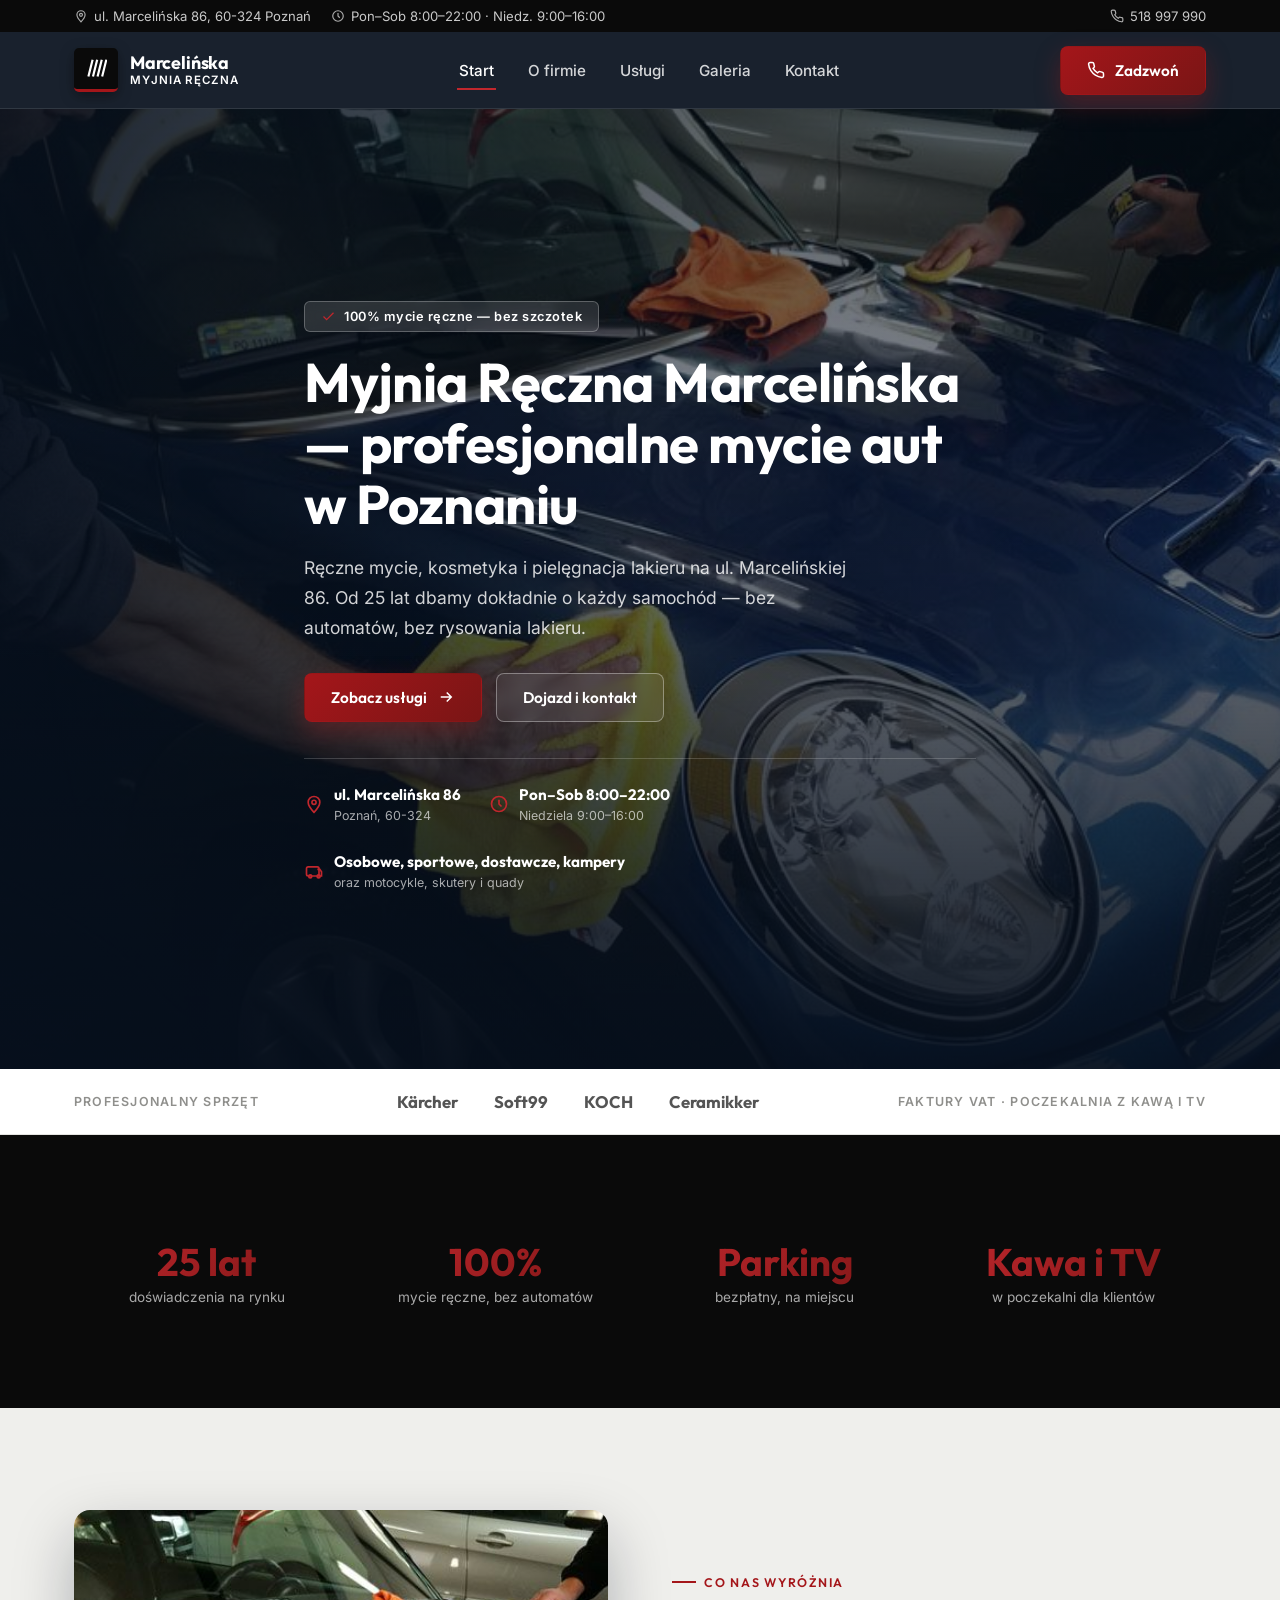
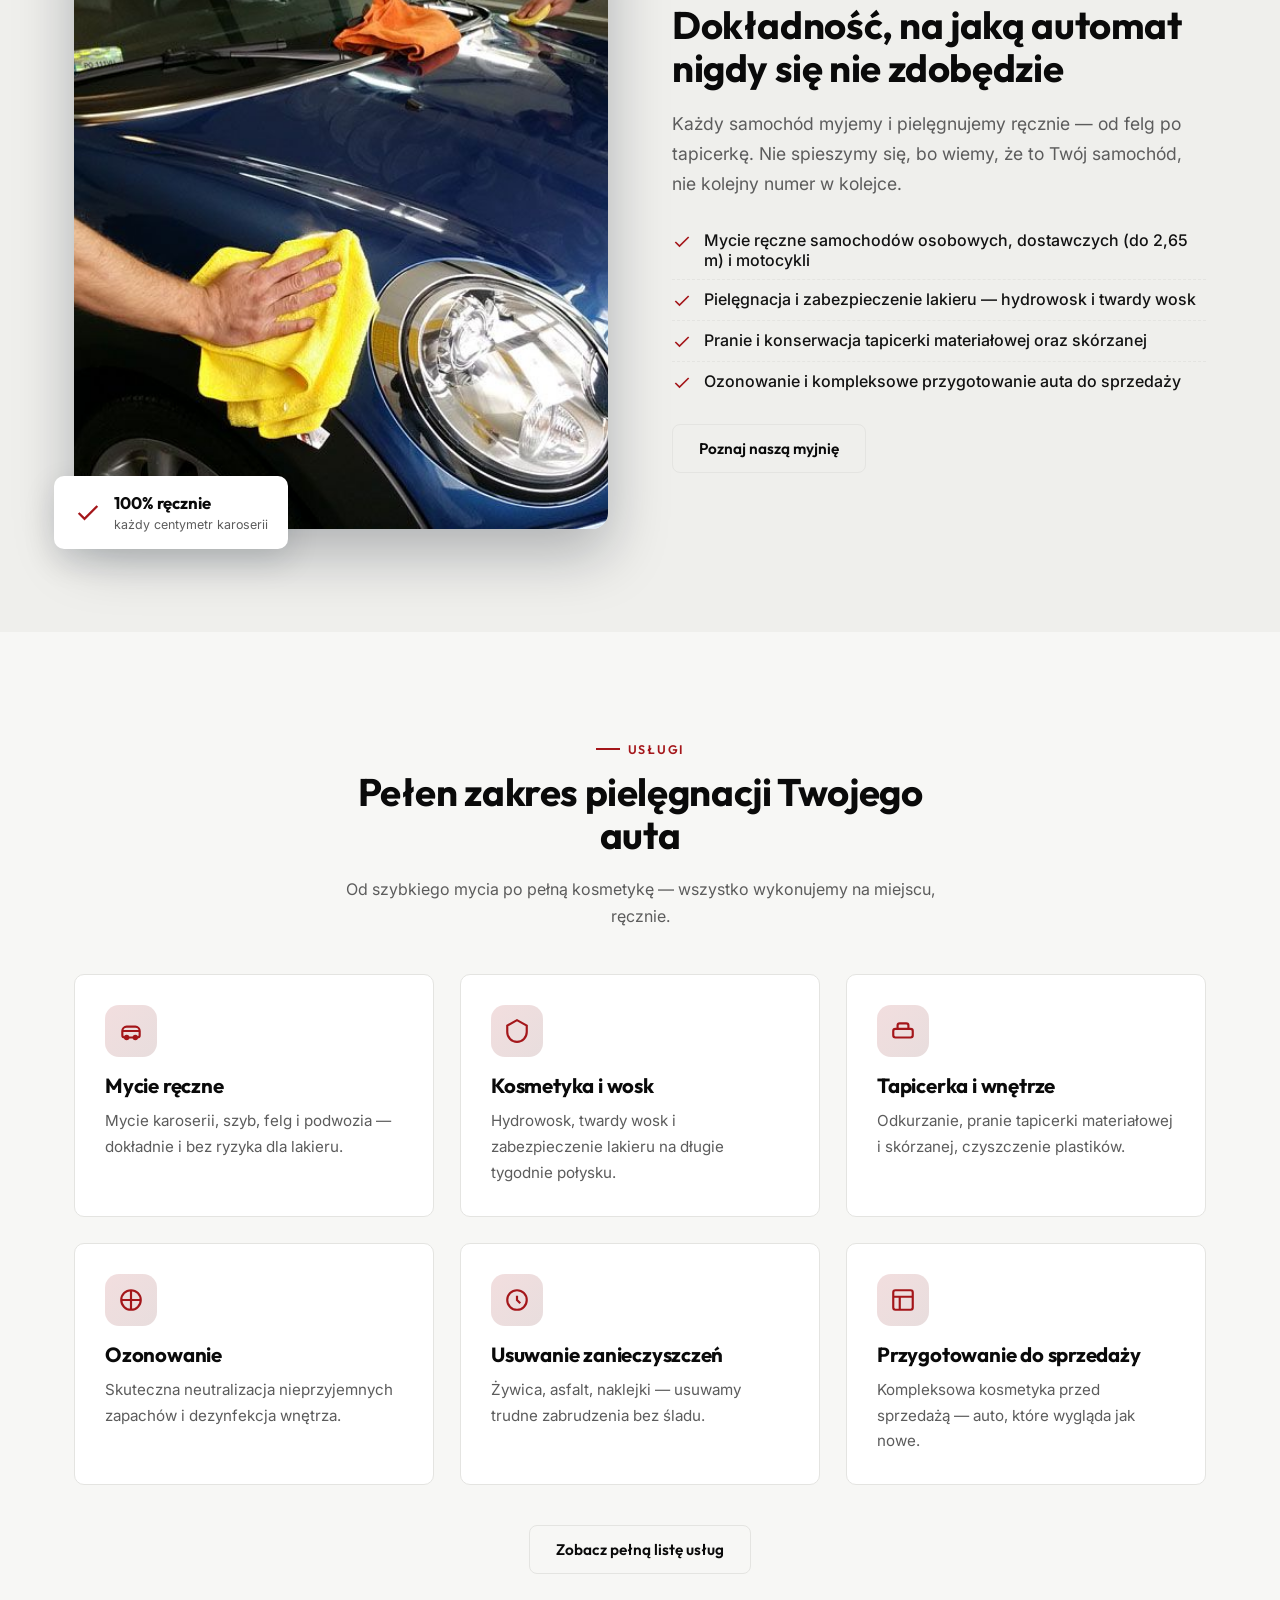
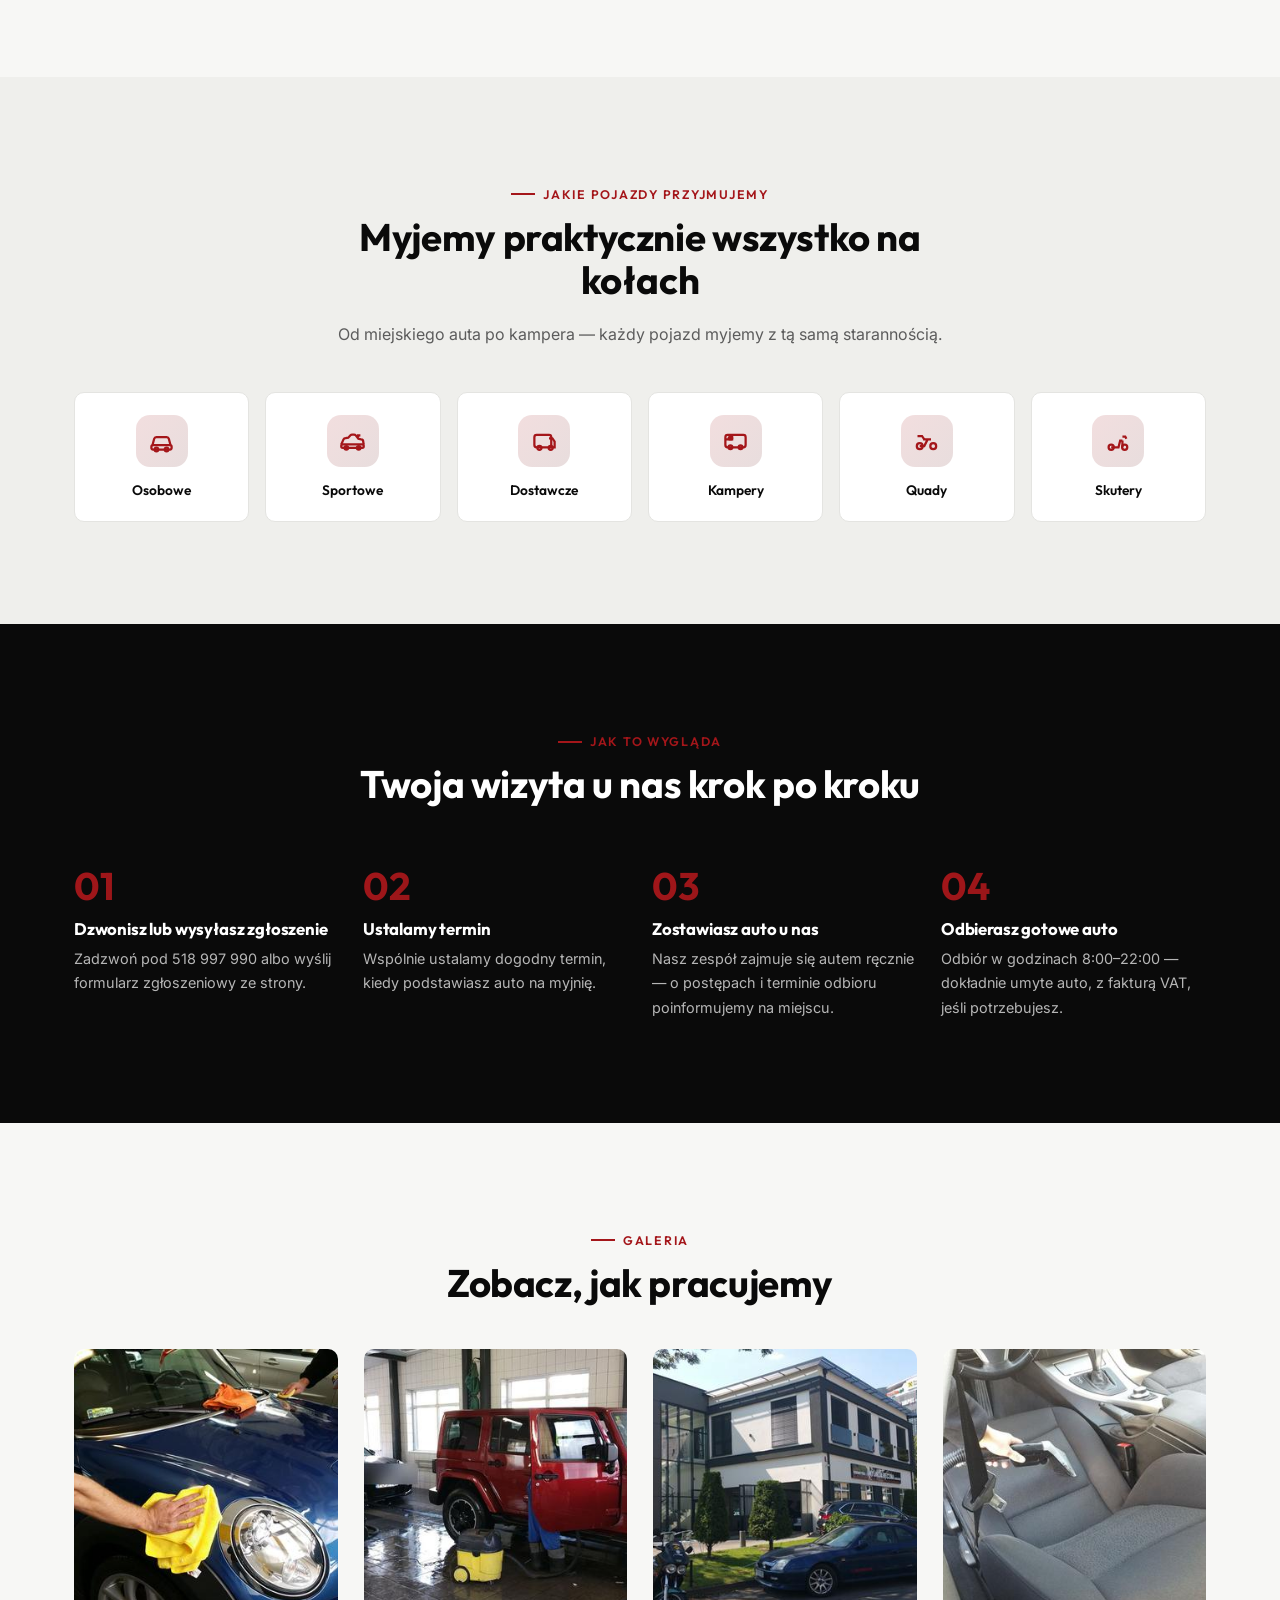
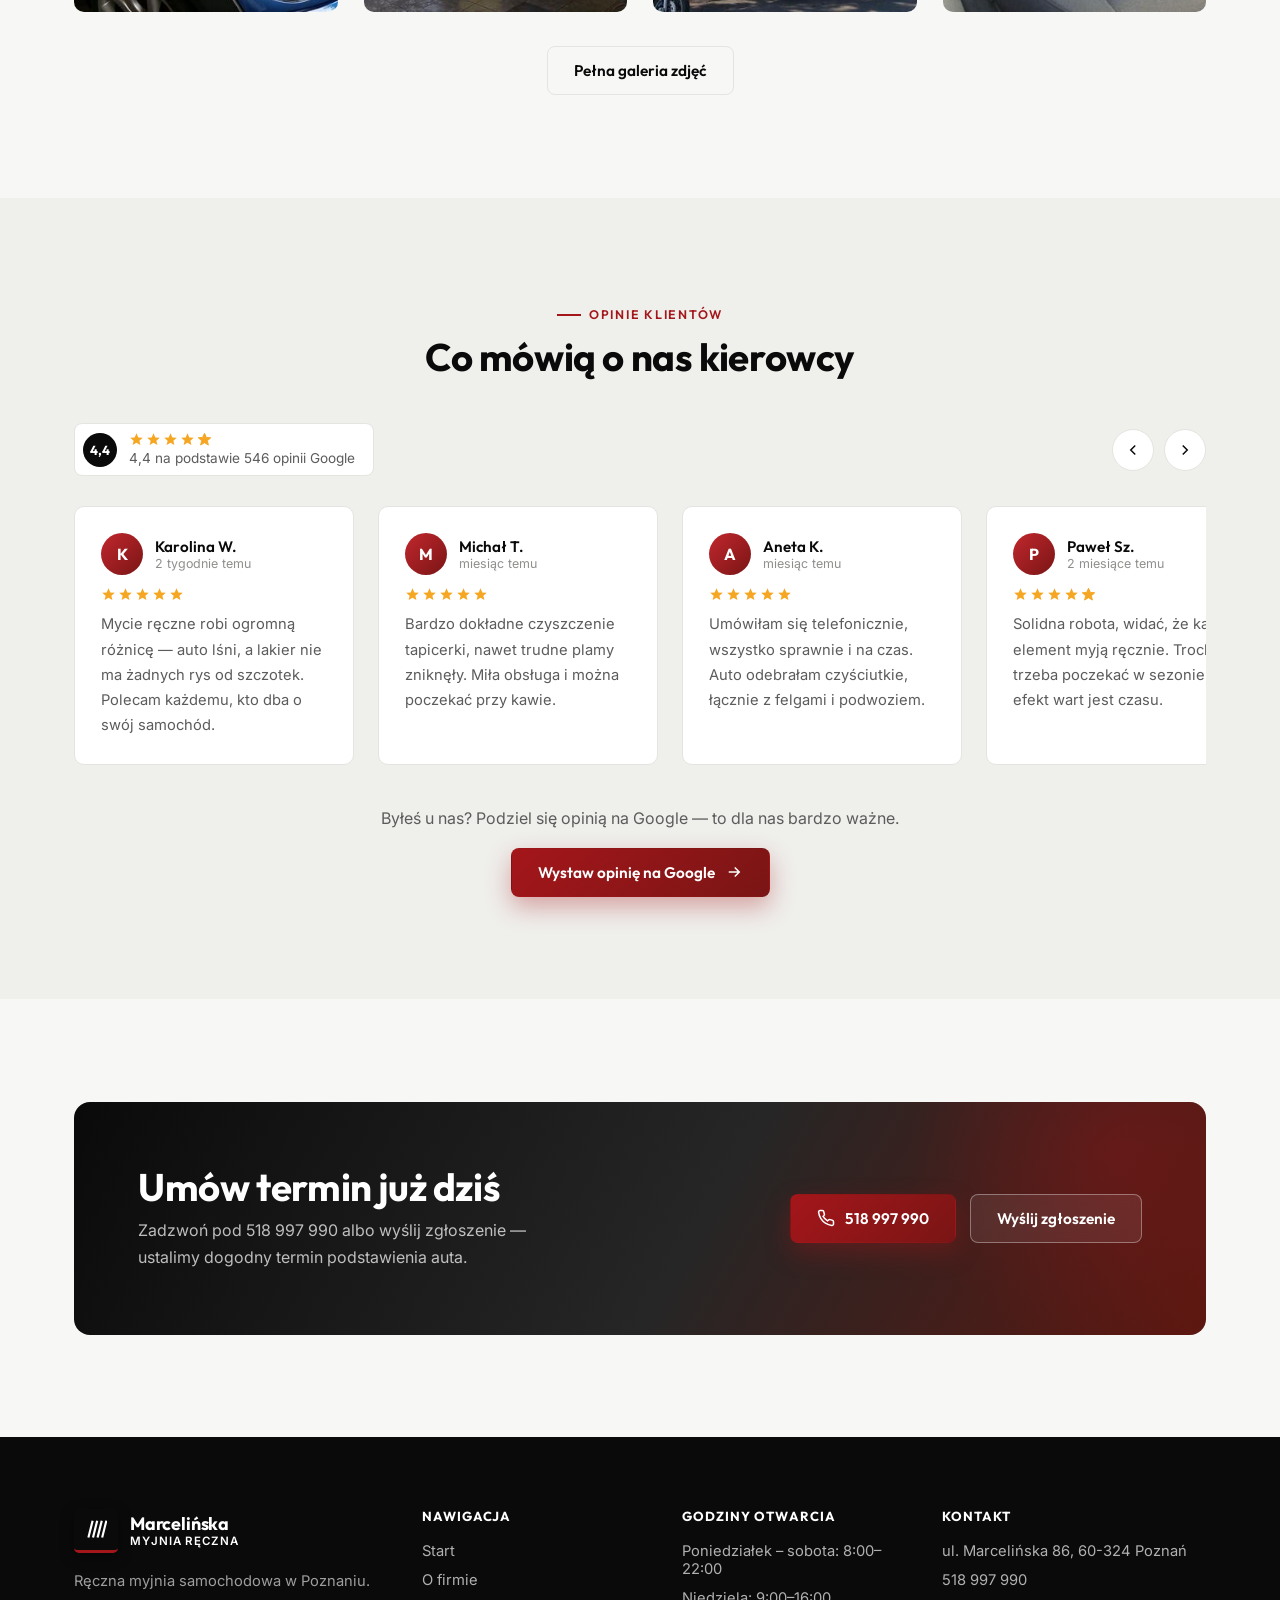
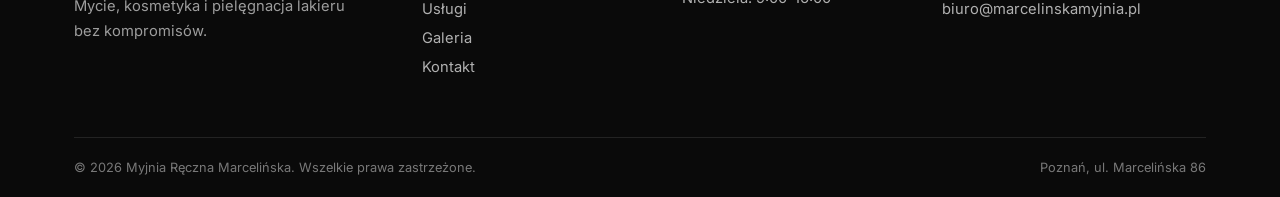
==== index.html @ 037c5490 "Client revisions: logo fix, new service, new brand, address, hero copy - Header logo: tagline "myjni" ====
<!DOCTYPE html>
<html lang="pl">
<head>
<meta charset="UTF-8">
<meta name="viewport" content="width=device-width, initial-scale=1.0">
<title>Myjnia Ręczna Marcelińska Poznań — mycie ręczne i kosmetyka samochodowa</title>
<meta name="description" content="Myjnia Ręczna Marcelińska w Poznaniu — profesjonalne mycie ręczne, pielęgnacja lakieru, pranie tapicerki i ozonowanie. Otwarte 7 dni w tygodniu, ul. Marcelińska 86.">
<meta name="keywords" content="myjnia ręczna Poznań, myjnia Poznań, myjnia samochodowa Poznań, myjnia Marcelińska, kosmetyka samochodowa Poznań, pranie tapicerki Poznań">
<link rel="canonical" href="https://marcelinskamyjnia.pl/">
<meta property="og:type" content="website">
<meta property="og:title" content="Myjnia Ręczna Marcelińska Poznań">
<meta property="og:description" content="Profesjonalne mycie ręczne, kosmetyka i pielęgnacja lakieru. Ul. Marcelińska 86, Poznań. Otwarte 7 dni w tygodniu.">
<meta property="og:image" content="https://marcelinskamyjnia.pl/assets/img/hero-home.jpg">
<meta property="og:locale" content="pl_PL">
<meta property="og:url" content="https://marcelinskamyjnia.pl/">
<link rel="icon" href="assets/img/favicon.svg" type="image/svg+xml">
<link rel="preconnect" href="https://fonts.googleapis.com">
<link rel="preconnect" href="https://fonts.gstatic.com" crossorigin>
<link href="https://fonts.googleapis.com/css2?family=Inter:wght@400;500;600;700&family=Outfit:wght@500;600;700;800&display=swap" rel="stylesheet">
<link rel="stylesheet" href="assets/css/style.css">
<script type="application/ld+json">
{
  "@context": "https://schema.org",
  "@type": "AutoWash",
  "name": "Myjnia Ręczna Marcelińska",
  "image": "https://marcelinskamyjnia.pl/assets/img/hero-home.jpg",
  "url": "https://marcelinskamyjnia.pl/",
  "telephone": "+48518997990",
  "email": "biuro@marcelinskamyjnia.pl",
  "priceRange": "$$",
  "address": {
    "@type": "PostalAddress",
    "streetAddress": "ul. Marcelińska 86",
    "addressLocality": "Poznań",
    "postalCode": "60-324",
    "addressCountry": "PL"
  },
  "openingHoursSpecification": [
    { "@type": "OpeningHoursSpecification", "dayOfWeek": ["Monday","Tuesday","Wednesday","Thursday","Friday","Saturday"], "opens": "08:00", "closes": "22:00" },
    { "@type": "OpeningHoursSpecification", "dayOfWeek": "Sunday", "opens": "09:00", "closes": "16:00" }
  ],
  "aggregateRating": {
    "@type": "AggregateRating",
    "ratingValue": "4.4",
    "reviewCount": "546"
  }
}
</script>
</head>
<body>

<div class="top-strip">
  <div class="container">
    <div class="top-strip__links">
      <span class="top-strip__item">
        <svg viewBox="0 0 24 24" fill="none" stroke="currentColor" stroke-width="2"><path d="M12 22s7-7.1 7-12A7 7 0 0 0 5 10c0 4.9 7 12 7 12z"/><circle cx="12" cy="10" r="2.5"/></svg>
        ul. Marcelińska 86, 60-324 Poznań
      </span>
      <span class="top-strip__item">
        <svg viewBox="0 0 24 24" fill="none" stroke="currentColor" stroke-width="2"><circle cx="12" cy="12" r="9"/><path d="M12 7v5l3 3"/></svg>
        Pon–Sob 8:00–22:00 · Niedz. 9:00–16:00
      </span>
    </div>
    <a href="tel:+48518997990" class="top-strip__item">
      <svg viewBox="0 0 24 24" fill="none" stroke="currentColor" stroke-width="2"><path d="M22 16.92v3a2 2 0 0 1-2.18 2 19.79 19.79 0 0 1-8.63-3.07 19.5 19.5 0 0 1-6-6 19.79 19.79 0 0 1-3.07-8.67A2 2 0 0 1 4.11 2h3a2 2 0 0 1 2 1.72c.13.96.36 1.9.68 2.81a2 2 0 0 1-.45 2.11L8.09 9.91a16 16 0 0 0 6 6l1.27-1.27a2 2 0 0 1 2.11-.45c.91.32 1.85.55 2.81.68A2 2 0 0 1 22 16.92z"/></svg>
      518 997 990
    </a>
  </div>
</div>

<header class="site-header">
  <div class="container">
    <a href="index.html" class="brand">
      <span class="brand__mark">
        <svg viewBox="0 0 24 24" fill="none" stroke="currentColor" stroke-width="2.4" stroke-linecap="square"><line x1="4" y1="19" x2="8" y2="3"/><line x1="9" y1="19" x2="13" y2="3"/><line x1="14" y1="19" x2="18" y2="3"/><line x1="19" y1="19" x2="23" y2="3"/></svg>
      </span>
      <span class="brand__text">
        <span class="brand__name">Marcelińska</span>
        <span class="brand__tagline">Myjnia ręczna</span>
      </span>
    </a>
    <nav class="main-nav">
      <ul>
        <li><a href="index.html" aria-current="page">Start</a></li>
        <li><a href="o-firmie.html">O firmie</a></li>
        <li><a href="usugi.html">Usługi</a></li>
        <li><a href="galeria.html">Galeria</a></li>
        <li><a href="kontakt.html">Kontakt</a></li>
      </ul>
    </nav>
    <div class="header-cta">
      <a href="tel:+48518997990" class="btn btn-primary">
        <svg viewBox="0 0 24 24" fill="none" stroke="currentColor" stroke-width="2"><path d="M22 16.92v3a2 2 0 0 1-2.18 2 19.79 19.79 0 0 1-8.63-3.07 19.5 19.5 0 0 1-6-6 19.79 19.79 0 0 1-3.07-8.67A2 2 0 0 1 4.11 2h3a2 2 0 0 1 2 1.72c.13.96.36 1.9.68 2.81a2 2 0 0 1-.45 2.11L8.09 9.91a16 16 0 0 0 6 6l1.27-1.27a2 2 0 0 1 2.11-.45c.91.32 1.85.55 2.81.68A2 2 0 0 1 22 16.92z"/></svg>
        Zadzwoń
      </a>
      <button class="nav-toggle" aria-label="Otwórz menu">
        <svg viewBox="0 0 24 24" fill="none" stroke="currentColor" stroke-width="2"><line x1="3" y1="6" x2="21" y2="6"/><line x1="3" y1="12" x2="21" y2="12"/><line x1="3" y1="18" x2="21" y2="18"/></svg>
      </button>
    </div>
  </div>
</header>

<div class="mobile-nav">
  <div class="mobile-nav__top">
    <span class="brand__name" style="color:#fff;">Menu</span>
    <button class="mobile-nav__close" aria-label="Zamknij menu">
      <svg viewBox="0 0 24 24" fill="none" stroke="currentColor" stroke-width="2"><line x1="18" y1="6" x2="6" y2="18"/><line x1="6" y1="6" x2="18" y2="18"/></svg>
    </button>
  </div>
  <ul>
    <li><a href="index.html">Start</a></li>
    <li><a href="o-firmie.html">O firmie</a></li>
    <li><a href="usugi.html">Usługi</a></li>
    <li><a href="galeria.html">Galeria</a></li>
    <li><a href="kontakt.html">Kontakt</a></li>
  </ul>
  <div class="mobile-nav__footer">
    <a href="tel:+48518997990">
      <svg viewBox="0 0 24 24" fill="none" stroke="currentColor" stroke-width="2"><path d="M22 16.92v3a2 2 0 0 1-2.18 2 19.79 19.79 0 0 1-8.63-3.07 19.5 19.5 0 0 1-6-6 19.79 19.79 0 0 1-3.07-8.67A2 2 0 0 1 4.11 2h3a2 2 0 0 1 2 1.72c.13.96.36 1.9.68 2.81a2 2 0 0 1-.45 2.11L8.09 9.91a16 16 0 0 0 6 6l1.27-1.27a2 2 0 0 1 2.11-.45c.91.32 1.85.55 2.81.68A2 2 0 0 1 22 16.92z"/></svg>
      518 997 990
    </a>
    <a href="mailto:biuro@marcelinskamyjnia.pl">
      <svg viewBox="0 0 24 24" fill="none" stroke="currentColor" stroke-width="2"><path d="M4 4h16v16H4z"/><path d="m22 6-10 7L2 6"/></svg>
      biuro@marcelinskamyjnia.pl
    </a>
    <a href="#">
      <svg viewBox="0 0 24 24" fill="none" stroke="currentColor" stroke-width="2"><path d="M12 22s7-7.1 7-12A7 7 0 0 0 5 10c0 4.9 7 12 7 12z"/><circle cx="12" cy="10" r="2.5"/></svg>
      ul. Marcelińska 86, Poznań
    </a>
  </div>
</div>

<main>

  <section class="hero">
    <div class="hero__bg" style="background-image:url('assets/img/hero-home.jpg');"></div>
    <div class="container hero__content">
      <span class="hero__badge">
        <svg viewBox="0 0 24 24" fill="none" stroke="currentColor" stroke-width="2"><path d="M20 6 9 17l-5-5"/></svg>
        100% mycie ręczne — bez szczotek
      </span>
      <h1>Myjnia Ręczna Marcelińska — profesjonalne mycie aut w Poznaniu</h1>
      <p class="lead">Ręczne mycie, kosmetyka i pielęgnacja lakieru na ul. Marcelińskiej 86. Od 25 lat dbamy dokładnie o każdy samochód — bez automatów, bez rysowania lakieru.</p>
      <div class="hero__actions">
        <a href="usugi.html" class="btn btn-primary">
          Zobacz usługi
          <svg viewBox="0 0 24 24" fill="none" stroke="currentColor" stroke-width="2"><path d="M5 12h14M13 6l6 6-6 6"/></svg>
        </a>
        <a href="kontakt.html" class="btn btn-ghost">Dojazd i kontakt</a>
      </div>
      <div class="hero__facts">
        <div class="hero__fact">
          <svg viewBox="0 0 24 24" fill="none" stroke="currentColor" stroke-width="2"><path d="M12 22s7-7.1 7-12A7 7 0 0 0 5 10c0 4.9 7 12 7 12z"/><circle cx="12" cy="10" r="2.5"/></svg>
          <div><strong>ul. Marcelińska 86</strong><span>Poznań, 60-324</span></div>
        </div>
        <div class="hero__fact">
          <svg viewBox="0 0 24 24" fill="none" stroke="currentColor" stroke-width="2"><circle cx="12" cy="12" r="9"/><path d="M12 7v5l3 3"/></svg>
          <div><strong>Pon–Sob 8:00–22:00</strong><span>Niedziela 9:00–16:00</span></div>
        </div>
        <div class="hero__fact">
          <svg viewBox="0 0 24 24" fill="none" stroke="currentColor" stroke-width="2"><rect x="3" y="7" width="15" height="11" rx="2"/><path d="M16 10h3l2 3v5h-5"/><circle cx="7.5" cy="18.5" r="1.8"/><circle cx="17.5" cy="18.5" r="1.8"/></svg>
          <div><strong>Osobowe, sportowe, dostawcze, kampery</strong><span>oraz motocykle, skutery i quady</span></div>
        </div>
      </div>
    </div>
  </section>

  <div class="trust-strip">
    <div class="container">
      <span class="trust-strip__label">Profesjonalny sprzęt</span>
      <div class="trust-strip__brands">
        <span>Kärcher</span>
        <span>Soft99</span>
        <span>KOCH</span>
        <span>Ceramikker</span>
      </div>
      <span class="trust-strip__label">Faktury VAT · Poczekalnia z kawą i TV</span>
    </div>
  </div>

  <section class="section-dark">
    <div class="container">
      <div class="stats-band reveal">
        <div class="stat">
          <strong>25 lat</strong>
          <span>doświadczenia na rynku</span>
        </div>
        <div class="stat">
          <strong>100%</strong>
          <span>mycie ręczne, bez automatów</span>
        </div>
        <div class="stat">
          <strong>Parking</strong>
          <span>bezpłatny, na miejscu</span>
        </div>
        <div class="stat">
          <strong>Kawa i TV</strong>
          <span>w poczekalni dla klientów</span>
        </div>
      </div>
    </div>
  </section>

  <section class="section-alt">
    <div class="container">
      <div class="split">
        <div class="split__media reveal">
          <img src="assets/img/gallery/07-polerowanie-2.jpg" alt="Ręczne polerowanie lakieru w myjni Marcelińska" loading="lazy" width="1100" height="619">
          <div class="split__media__tag">
            <svg viewBox="0 0 24 24" fill="none" stroke="currentColor" stroke-width="2"><path d="M20 6 9 17l-5-5"/></svg>
            <div><strong>100% ręcznie</strong><span>każdy centymetr karoserii</span></div>
          </div>
        </div>
        <div class="reveal">
          <span class="eyebrow">Co nas wyróżnia</span>
          <h2>Dokładność, na jaką automat nigdy się nie zdobędzie</h2>
          <p class="lead" style="color:var(--muted);">Każdy samochód myjemy i pielęgnujemy ręcznie — od felg po tapicerkę. Nie spieszymy się, bo wiemy, że to Twój samochód, nie kolejny numer w kolejce.</p>
          <ul class="checklist">
            <li>
              <svg viewBox="0 0 24 24" fill="none" stroke="currentColor" stroke-width="2"><path d="M20 6 9 17l-5-5"/></svg>
              Mycie ręczne samochodów osobowych, dostawczych (do 2,65 m) i motocykli
            </li>
            <li>
              <svg viewBox="0 0 24 24" fill="none" stroke="currentColor" stroke-width="2"><path d="M20 6 9 17l-5-5"/></svg>
              Pielęgnacja i zabezpieczenie lakieru — hydrowosk i twardy wosk
            </li>
            <li>
              <svg viewBox="0 0 24 24" fill="none" stroke="currentColor" stroke-width="2"><path d="M20 6 9 17l-5-5"/></svg>
              Pranie i konserwacja tapicerki materiałowej oraz skórzanej
            </li>
            <li>
              <svg viewBox="0 0 24 24" fill="none" stroke="currentColor" stroke-width="2"><path d="M20 6 9 17l-5-5"/></svg>
              Ozonowanie i kompleksowe przygotowanie auta do sprzedaży
            </li>
          </ul>
          <a href="o-firmie.html" class="btn btn-outline">Poznaj naszą myjnię</a>
        </div>
      </div>
    </div>
  </section>

  <section>
    <div class="container">
      <div class="section-head center reveal">
        <span class="eyebrow" style="justify-content:center;">Usługi</span>
        <h2>Pełen zakres pielęgnacji Twojego auta</h2>
        <p>Od szybkiego mycia po pełną kosmetykę — wszystko wykonujemy na miejscu, ręcznie.</p>
      </div>
      <div class="grid grid-3">
        <div class="card reveal">
          <div class="card__icon">
            <svg viewBox="0 0 24 24" fill="none" stroke="currentColor" stroke-width="2"><path d="M4 12h16M4 12a4 4 0 0 1 4-4h8a4 4 0 0 1 4 4M4 12v4a2 2 0 0 0 2 2h12a2 2 0 0 0 2-2v-4"/><circle cx="8" cy="18" r="1.5"/><circle cx="16" cy="18" r="1.5"/></svg>
          </div>
          <h3>Mycie ręczne</h3>
          <p>Mycie karoserii, szyb, felg i podwozia — dokładnie i bez ryzyka dla lakieru.</p>
        </div>
        <div class="card reveal">
          <div class="card__icon">
            <svg viewBox="0 0 24 24" fill="none" stroke="currentColor" stroke-width="2"><path d="M12 2 3 7v6c0 5 4 9 9 9s9-4 9-9V7l-9-5z"/></svg>
          </div>
          <h3>Kosmetyka i wosk</h3>
          <p>Hydrowosk, twardy wosk i zabezpieczenie lakieru na długie tygodnie połysku.</p>
        </div>
        <div class="card reveal">
          <div class="card__icon">
            <svg viewBox="0 0 24 24" fill="none" stroke="currentColor" stroke-width="2"><rect x="3" y="10" width="18" height="8" rx="2"/><path d="M7 10V7a2 2 0 0 1 2-2h6a2 2 0 0 1 2 2v3"/></svg>
          </div>
          <h3>Tapicerka i wnętrze</h3>
          <p>Odkurzanie, pranie tapicerki materiałowej i skórzanej, czyszczenie plastików.</p>
        </div>
        <div class="card reveal">
          <div class="card__icon">
            <svg viewBox="0 0 24 24" fill="none" stroke="currentColor" stroke-width="2"><path d="M12 3v18M3 12h18"/><circle cx="12" cy="12" r="9"/></svg>
          </div>
          <h3>Ozonowanie</h3>
          <p>Skuteczna neutralizacja nieprzyjemnych zapachów i dezynfekcja wnętrza.</p>
        </div>
        <div class="card reveal">
          <div class="card__icon">
            <svg viewBox="0 0 24 24" fill="none" stroke="currentColor" stroke-width="2"><path d="M12 8v4l3 3"/><circle cx="12" cy="12" r="9"/></svg>
          </div>
          <h3>Usuwanie zanieczyszczeń</h3>
          <p>Żywica, asfalt, naklejki — usuwamy trudne zabrudzenia bez śladu.</p>
        </div>
        <div class="card reveal">
          <div class="card__icon">
            <svg viewBox="0 0 24 24" fill="none" stroke="currentColor" stroke-width="2"><path d="M3 9h18M9 21V9"/><rect x="3" y="3" width="18" height="18" rx="2"/></svg>
          </div>
          <h3>Przygotowanie do sprzedaży</h3>
          <p>Kompleksowa kosmetyka przed sprzedażą — auto, które wygląda jak nowe.</p>
        </div>
      </div>
      <div class="text-center reveal" style="margin-top:40px;">
        <a href="usugi.html" class="btn btn-outline">Zobacz pełną listę usług</a>
      </div>
    </div>
  </section>

  <section class="section-alt">
    <div class="container">
      <div class="section-head center reveal">
        <span class="eyebrow" style="justify-content:center;">Jakie pojazdy przyjmujemy</span>
        <h2>Myjemy praktycznie wszystko na kołach</h2>
        <p>Od miejskiego auta po kampera — każdy pojazd myjemy z tą samą starannością.</p>
      </div>
      <div class="vehicle-grid reveal">
        <div class="vehicle-card">
          <div class="vehicle-card__icon">
            <svg viewBox="0 0 24 24" fill="none" stroke="currentColor" stroke-width="2"><path d="M4 16 5.5 10.5A2 2 0 0 1 7.4 9h9.2a2 2 0 0 1 1.9 1.5L20 16"/><rect x="3" y="16" width="18" height="4" rx="1.5"/><circle cx="7.5" cy="20" r="1.6"/><circle cx="16.5" cy="20" r="1.6"/></svg>
          </div>
          <span>Osobowe</span>
        </div>
        <div class="vehicle-card">
          <div class="vehicle-card__icon">
            <svg viewBox="0 0 24 24" fill="none" stroke="currentColor" stroke-width="2"><path d="M2 15.5 4 11a2 2 0 0 1 1.8-1.2l2.4-.3 2-2.2a2 2 0 0 1 1.5-.6h1.6a2 2 0 0 1 1.6.8l2.3 3 2.5.4A2 2 0 0 1 21.5 13l.5 2.5"/><rect x="2" y="15.5" width="20" height="3" rx="1.3"/><circle cx="6.5" cy="18.5" r="1.6"/><circle cx="17.5" cy="18.5" r="1.6"/><path d="M17 9.5v-2h2"/></svg>
          </div>
          <span>Sportowe</span>
        </div>
        <div class="vehicle-card">
          <div class="vehicle-card__icon">
            <svg viewBox="0 0 24 24" fill="none" stroke="currentColor" stroke-width="2"><rect x="3" y="7" width="15" height="11" rx="2"/><path d="M16 10h3l2 3v5h-5"/><circle cx="7.5" cy="18.5" r="1.8"/><circle cx="17.5" cy="18.5" r="1.8"/></svg>
          </div>
          <span>Dostawcze</span>
        </div>
        <div class="vehicle-card">
          <div class="vehicle-card__icon">
            <svg viewBox="0 0 24 24" fill="none" stroke="currentColor" stroke-width="2"><rect x="3" y="7" width="18" height="11" rx="2"/><path d="M3 11h6V7"/><rect x="6" y="9" width="3" height="2" rx="0.5"/><circle cx="7.5" cy="18" r="1.7"/><circle cx="16.5" cy="18" r="1.7"/></svg>
          </div>
          <span>Kampery</span>
        </div>
        <div class="vehicle-card">
          <div class="vehicle-card__icon">
            <svg viewBox="0 0 24 24" fill="none" stroke="currentColor" stroke-width="2"><circle cx="6" cy="17" r="2.6"/><circle cx="18" cy="17" r="2.6"/><path d="M6 17h4l3-6h3M9 11h5"/><path d="M4 8h4l2 3"/></svg>
          </div>
          <span>Quady</span>
        </div>
        <div class="vehicle-card">
          <div class="vehicle-card__icon">
            <svg viewBox="0 0 24 24" fill="none" stroke="currentColor" stroke-width="2"><circle cx="5.5" cy="18" r="2.3"/><circle cx="17.5" cy="18" r="2.3"/><path d="M5.5 18h6.5l1.5-6h2"/><path d="M15.5 12v6M15.5 8.5h2.5l1 2"/></svg>
          </div>
          <span>Skutery</span>
        </div>
      </div>
    </div>
  </section>

  <section class="section-dark">
    <div class="container">
      <div class="section-head center reveal">
        <span class="eyebrow" style="justify-content:center;">Jak to wygląda</span>
        <h2>Twoja wizyta u nas krok po kroku</h2>
      </div>
      <div class="steps">
        <div class="step reveal">
          <h3>Dzwonisz lub wysyłasz zgłoszenie</h3>
          <p>Zadzwoń pod 518 997 990 albo wyślij formularz zgłoszeniowy ze strony.</p>
        </div>
        <div class="step reveal">
          <h3>Ustalamy termin</h3>
          <p>Wspólnie ustalamy dogodny termin, kiedy podstawiasz auto na myjnię.</p>
        </div>
        <div class="step reveal">
          <h3>Zostawiasz auto u nas</h3>
          <p>Nasz zespół zajmuje się autem ręcznie — o postępach i terminie odbioru poinformujemy na miejscu.</p>
        </div>
        <div class="step reveal">
          <h3>Odbierasz gotowe auto</h3>
          <p>Odbiór w godzinach 8:00–22:00 — dokładnie umyte auto, z fakturą VAT, jeśli potrzebujesz.</p>
        </div>
      </div>
    </div>
  </section>

  <section>
    <div class="container">
      <div class="section-head center reveal">
        <span class="eyebrow" style="justify-content:center;">Galeria</span>
        <h2>Zobacz, jak pracujemy</h2>
      </div>
      <div class="grid grid-4 reveal">
        <a href="assets/img/gallery/07-polerowanie-2.jpg" class="gallery-item" style="aspect-ratio:1/1;">
          <img src="assets/img/gallery/07-polerowanie-2-thumb.jpg" alt="Polerowanie lakieru" loading="lazy" width="560" height="560">
        </a>
        <a href="assets/img/gallery/11-stanowisko-mycia.jpg" class="gallery-item" style="aspect-ratio:1/1;">
          <img src="assets/img/gallery/11-stanowisko-mycia-thumb.jpg" alt="Stanowisko mycia ręcznego" loading="lazy" width="560" height="560">
        </a>
        <a href="assets/img/gallery/02-budynek-2.jpg" class="gallery-item" style="aspect-ratio:1/1;">
          <img src="assets/img/gallery/02-budynek-2-thumb.jpg" alt="Budynek myjni Marcelińska" loading="lazy" width="560" height="560">
        </a>
        <a href="assets/img/gallery/09-tapicerka.jpg" class="gallery-item" style="aspect-ratio:1/1;">
          <img src="assets/img/gallery/09-tapicerka-thumb.jpg" alt="Czyszczenie tapicerki" loading="lazy" width="560" height="560">
        </a>
      </div>
      <div class="text-center reveal" style="margin-top:34px;">
        <a href="galeria.html" class="btn btn-outline">Pełna galeria zdjęć</a>
      </div>
    </div>
  </section>

  <section class="section-alt">
    <div class="container">
      <div class="section-head center reveal">
        <span class="eyebrow" style="justify-content:center;">Opinie klientów</span>
        <h2>Co mówią o nas kierowcy</h2>
      </div>
      <div class="reviews-head reveal">
        <div class="reviews-rating">
          <span class="reviews-rating__badge">4,4</span>
          <div>
            <div class="reviews-rating__stars">
              <svg viewBox="0 0 24 24" fill="currentColor"><path d="M12 2l2.9 6.6 7.1.6-5.4 4.7 1.6 7-6.2-3.8-6.2 3.8 1.6-7L2 9.2l7.1-.6L12 2z"/></svg>
              <svg viewBox="0 0 24 24" fill="currentColor"><path d="M12 2l2.9 6.6 7.1.6-5.4 4.7 1.6 7-6.2-3.8-6.2 3.8 1.6-7L2 9.2l7.1-.6L12 2z"/></svg>
              <svg viewBox="0 0 24 24" fill="currentColor"><path d="M12 2l2.9 6.6 7.1.6-5.4 4.7 1.6 7-6.2-3.8-6.2 3.8 1.6-7L2 9.2l7.1-.6L12 2z"/></svg>
              <svg viewBox="0 0 24 24" fill="currentColor"><path d="M12 2l2.9 6.6 7.1.6-5.4 4.7 1.6 7-6.2-3.8-6.2 3.8 1.6-7L2 9.2l7.1-.6L12 2z"/></svg>
              <svg viewBox="0 0 24 24" fill="none" stroke="currentColor" stroke-width="1.5"><path d="M12 2l2.9 6.6 7.1.6-5.4 4.7 1.6 7-6.2-3.8-6.2 3.8 1.6-7L2 9.2l7.1-.6L12 2z"/></svg>
            </div>
            <span class="reviews-rating__count">4,4 na podstawie 546 opinii Google</span>
          </div>
        </div>
        <div class="reviews-nav" style="margin-top:0;">
          <button type="button" class="reviews-prev" aria-label="Poprzednie opinie">
            <svg viewBox="0 0 24 24" fill="none" stroke="currentColor" stroke-width="2"><path d="M15 18l-6-6 6-6"/></svg>
          </button>
          <button type="button" class="reviews-next" aria-label="Następne opinie">
            <svg viewBox="0 0 24 24" fill="none" stroke="currentColor" stroke-width="2"><path d="M9 18l6-6-6-6"/></svg>
          </button>
        </div>
      </div>

      <!-- OPINIE TESTOWE — przykładowe wpisy do podmiany na prawdziwe opinie klientów -->
      <div class="reviews-carousel reveal">
        <div class="reviews-track">
          <div class="review-card">
            <div class="review-card__head">
              <span class="review-card__avatar">K</span>
              <div>
                <div class="review-card__name">Karolina W.</div>
                <div class="review-card__date">2 tygodnie temu</div>
              </div>
            </div>
            <div class="review-card__stars">
              <svg viewBox="0 0 24 24" fill="currentColor"><path d="M12 2l2.9 6.6 7.1.6-5.4 4.7 1.6 7-6.2-3.8-6.2 3.8 1.6-7L2 9.2l7.1-.6L12 2z"/></svg>
              <svg viewBox="0 0 24 24" fill="currentColor"><path d="M12 2l2.9 6.6 7.1.6-5.4 4.7 1.6 7-6.2-3.8-6.2 3.8 1.6-7L2 9.2l7.1-.6L12 2z"/></svg>
              <svg viewBox="0 0 24 24" fill="currentColor"><path d="M12 2l2.9 6.6 7.1.6-5.4 4.7 1.6 7-6.2-3.8-6.2 3.8 1.6-7L2 9.2l7.1-.6L12 2z"/></svg>
              <svg viewBox="0 0 24 24" fill="currentColor"><path d="M12 2l2.9 6.6 7.1.6-5.4 4.7 1.6 7-6.2-3.8-6.2 3.8 1.6-7L2 9.2l7.1-.6L12 2z"/></svg>
              <svg viewBox="0 0 24 24" fill="currentColor"><path d="M12 2l2.9 6.6 7.1.6-5.4 4.7 1.6 7-6.2-3.8-6.2 3.8 1.6-7L2 9.2l7.1-.6L12 2z"/></svg>
            </div>
            <p>Mycie ręczne robi ogromną różnicę — auto lśni, a lakier nie ma żadnych rys od szczotek. Polecam każdemu, kto dba o swój samochód.</p>
          </div>
          <div class="review-card">
            <div class="review-card__head">
              <span class="review-card__avatar">M</span>
              <div>
                <div class="review-card__name">Michał T.</div>
                <div class="review-card__date">miesiąc temu</div>
              </div>
            </div>
            <div class="review-card__stars">
              <svg viewBox="0 0 24 24" fill="currentColor"><path d="M12 2l2.9 6.6 7.1.6-5.4 4.7 1.6 7-6.2-3.8-6.2 3.8 1.6-7L2 9.2l7.1-.6L12 2z"/></svg>
              <svg viewBox="0 0 24 24" fill="currentColor"><path d="M12 2l2.9 6.6 7.1.6-5.4 4.7 1.6 7-6.2-3.8-6.2 3.8 1.6-7L2 9.2l7.1-.6L12 2z"/></svg>
              <svg viewBox="0 0 24 24" fill="currentColor"><path d="M12 2l2.9 6.6 7.1.6-5.4 4.7 1.6 7-6.2-3.8-6.2 3.8 1.6-7L2 9.2l7.1-.6L12 2z"/></svg>
              <svg viewBox="0 0 24 24" fill="currentColor"><path d="M12 2l2.9 6.6 7.1.6-5.4 4.7 1.6 7-6.2-3.8-6.2 3.8 1.6-7L2 9.2l7.1-.6L12 2z"/></svg>
              <svg viewBox="0 0 24 24" fill="currentColor"><path d="M12 2l2.9 6.6 7.1.6-5.4 4.7 1.6 7-6.2-3.8-6.2 3.8 1.6-7L2 9.2l7.1-.6L12 2z"/></svg>
            </div>
            <p>Bardzo dokładne czyszczenie tapicerki, nawet trudne plamy zniknęły. Miła obsługa i można poczekać przy kawie.</p>
          </div>
          <div class="review-card">
            <div class="review-card__head">
              <span class="review-card__avatar">A</span>
              <div>
                <div class="review-card__name">Aneta K.</div>
                <div class="review-card__date">miesiąc temu</div>
              </div>
            </div>
            <div class="review-card__stars">
              <svg viewBox="0 0 24 24" fill="currentColor"><path d="M12 2l2.9 6.6 7.1.6-5.4 4.7 1.6 7-6.2-3.8-6.2 3.8 1.6-7L2 9.2l7.1-.6L12 2z"/></svg>
              <svg viewBox="0 0 24 24" fill="currentColor"><path d="M12 2l2.9 6.6 7.1.6-5.4 4.7 1.6 7-6.2-3.8-6.2 3.8 1.6-7L2 9.2l7.1-.6L12 2z"/></svg>
              <svg viewBox="0 0 24 24" fill="currentColor"><path d="M12 2l2.9 6.6 7.1.6-5.4 4.7 1.6 7-6.2-3.8-6.2 3.8 1.6-7L2 9.2l7.1-.6L12 2z"/></svg>
              <svg viewBox="0 0 24 24" fill="currentColor"><path d="M12 2l2.9 6.6 7.1.6-5.4 4.7 1.6 7-6.2-3.8-6.2 3.8 1.6-7L2 9.2l7.1-.6L12 2z"/></svg>
              <svg viewBox="0 0 24 24" fill="currentColor"><path d="M12 2l2.9 6.6 7.1.6-5.4 4.7 1.6 7-6.2-3.8-6.2 3.8 1.6-7L2 9.2l7.1-.6L12 2z"/></svg>
            </div>
            <p>Umówiłam się telefonicznie, wszystko sprawnie i na czas. Auto odebrałam czyściutkie, łącznie z felgami i podwoziem.</p>
          </div>
          <div class="review-card">
            <div class="review-card__head">
              <span class="review-card__avatar">P</span>
              <div>
                <div class="review-card__name">Paweł Sz.</div>
                <div class="review-card__date">2 miesiące temu</div>
              </div>
            </div>
            <div class="review-card__stars">
              <svg viewBox="0 0 24 24" fill="currentColor"><path d="M12 2l2.9 6.6 7.1.6-5.4 4.7 1.6 7-6.2-3.8-6.2 3.8 1.6-7L2 9.2l7.1-.6L12 2z"/></svg>
              <svg viewBox="0 0 24 24" fill="currentColor"><path d="M12 2l2.9 6.6 7.1.6-5.4 4.7 1.6 7-6.2-3.8-6.2 3.8 1.6-7L2 9.2l7.1-.6L12 2z"/></svg>
              <svg viewBox="0 0 24 24" fill="currentColor"><path d="M12 2l2.9 6.6 7.1.6-5.4 4.7 1.6 7-6.2-3.8-6.2 3.8 1.6-7L2 9.2l7.1-.6L12 2z"/></svg>
              <svg viewBox="0 0 24 24" fill="currentColor"><path d="M12 2l2.9 6.6 7.1.6-5.4 4.7 1.6 7-6.2-3.8-6.2 3.8 1.6-7L2 9.2l7.1-.6L12 2z"/></svg>
              <svg viewBox="0 0 24 24" fill="none" stroke="currentColor" stroke-width="1.5"><path d="M12 2l2.9 6.6 7.1.6-5.4 4.7 1.6 7-6.2-3.8-6.2 3.8 1.6-7L2 9.2l7.1-.6L12 2z"/></svg>
            </div>
            <p>Solidna robota, widać, że każdy element myją ręcznie. Trochę trzeba poczekać w sezonie, ale efekt wart jest czasu.</p>
          </div>
          <div class="review-card">
            <div class="review-card__head">
              <span class="review-card__avatar">D</span>
              <div>
                <div class="review-card__name">Dorota N.</div>
                <div class="review-card__date">3 miesiące temu</div>
              </div>
            </div>
            <div class="review-card__stars">
              <svg viewBox="0 0 24 24" fill="currentColor"><path d="M12 2l2.9 6.6 7.1.6-5.4 4.7 1.6 7-6.2-3.8-6.2 3.8 1.6-7L2 9.2l7.1-.6L12 2z"/></svg>
              <svg viewBox="0 0 24 24" fill="currentColor"><path d="M12 2l2.9 6.6 7.1.6-5.4 4.7 1.6 7-6.2-3.8-6.2 3.8 1.6-7L2 9.2l7.1-.6L12 2z"/></svg>
              <svg viewBox="0 0 24 24" fill="currentColor"><path d="M12 2l2.9 6.6 7.1.6-5.4 4.7 1.6 7-6.2-3.8-6.2 3.8 1.6-7L2 9.2l7.1-.6L12 2z"/></svg>
              <svg viewBox="0 0 24 24" fill="currentColor"><path d="M12 2l2.9 6.6 7.1.6-5.4 4.7 1.6 7-6.2-3.8-6.2 3.8 1.6-7L2 9.2l7.1-.6L12 2z"/></svg>
              <svg viewBox="0 0 24 24" fill="currentColor"><path d="M12 2l2.9 6.6 7.1.6-5.4 4.7 1.6 7-6.2-3.8-6.2 3.8 1.6-7L2 9.2l7.1-.6L12 2z"/></svg>
            </div>
            <p>Kamper po zimie wyglądał jak nowy. Duży plus za to, że biorą też większe pojazdy, nie tylko osobówki.</p>
          </div>
        </div>
      </div>

      <div class="reviews-cta reveal">
        <p>Byłeś u nas? Podziel się opinią na Google — to dla nas bardzo ważne.</p>
        <a href="https://search.google.com/local/writereview?placeid=0x470444e6564338c9:0x16301fcb2cf59f" target="_blank" rel="noopener" class="btn btn-primary">
          Wystaw opinię na Google
          <svg viewBox="0 0 24 24" fill="none" stroke="currentColor" stroke-width="2"><path d="M5 12h14M13 6l6 6-6 6"/></svg>
        </a>
      </div>
    </div>
  </section>

  <section>
    <div class="container">
      <div class="cta-band reveal">
        <div>
          <h2>Umów termin już dziś</h2>
          <p>Zadzwoń pod 518 997 990 albo wyślij zgłoszenie — ustalimy dogodny termin podstawienia auta.</p>
        </div>
        <div class="cta-band__actions">
          <a href="tel:+48518997990" class="btn btn-primary">
            <svg viewBox="0 0 24 24" fill="none" stroke="currentColor" stroke-width="2"><path d="M22 16.92v3a2 2 0 0 1-2.18 2 19.79 19.79 0 0 1-8.63-3.07 19.5 19.5 0 0 1-6-6 19.79 19.79 0 0 1-3.07-8.67A2 2 0 0 1 4.11 2h3a2 2 0 0 1 2 1.72c.13.96.36 1.9.68 2.81a2 2 0 0 1-.45 2.11L8.09 9.91a16 16 0 0 0 6 6l1.27-1.27a2 2 0 0 1 2.11-.45c.91.32 1.85.55 2.81.68A2 2 0 0 1 22 16.92z"/></svg>
            518 997 990
          </a>
          <a href="kontakt.html" class="btn btn-ghost">Wyślij zgłoszenie</a>
        </div>
      </div>
    </div>
  </section>

</main>

<footer class="site-footer">
  <div class="container">
    <div class="footer-grid">
      <div class="footer-brand">
        <a href="index.html" class="brand">
          <span class="brand__mark">
            <svg viewBox="0 0 24 24" fill="none" stroke="currentColor" stroke-width="2.4" stroke-linecap="square"><line x1="4" y1="19" x2="8" y2="3"/><line x1="9" y1="19" x2="13" y2="3"/><line x1="14" y1="19" x2="18" y2="3"/><line x1="19" y1="19" x2="23" y2="3"/></svg>
          </span>
          <span class="brand__text">
            <span class="brand__name" style="color:#fff;">Marcelińska</span>
            <span class="brand__tagline">Myjnia ręczna</span>
          </span>
        </a>
        <p>Ręczna myjnia samochodowa w Poznaniu. Mycie, kosmetyka i pielęgnacja lakieru bez kompromisów.</p>
      </div>
      <div class="footer-col">
        <h4>Nawigacja</h4>
        <ul>
          <li><a href="index.html">Start</a></li>
          <li><a href="o-firmie.html">O firmie</a></li>
          <li><a href="usugi.html">Usługi</a></li>
                <li><a href="galeria.html">Galeria</a></li>
          <li><a href="kontakt.html">Kontakt</a></li>
        </ul>
      </div>
      <div class="footer-col">
        <h4>Godziny otwarcia</h4>
        <ul>
          <li>Poniedziałek – sobota: 8:00–22:00</li>
          <li>Niedziela: 9:00–16:00</li>
        </ul>
      </div>
      <div class="footer-col">
        <h4>Kontakt</h4>
        <address>
          <ul>
            <li>ul. Marcelińska 86, 60-324 Poznań</li>
            <li><a href="tel:+48518997990">518 997 990</a></li>
            <li><a href="mailto:biuro@marcelinskamyjnia.pl">biuro@marcelinskamyjnia.pl</a></li>
          </ul>
        </address>
      </div>
    </div>
    <div class="footer-bottom">
      <span>© <span id="current-year">2026</span> Myjnia Ręczna Marcelińska. Wszelkie prawa zastrzeżone.</span>
      <span>Poznań, ul. Marcelińska 86</span>
    </div>
  </div>
</footer>

<div class="mobile-call-bar">
  <a href="tel:+48518997990">
    <svg viewBox="0 0 24 24" fill="none" stroke="currentColor" stroke-width="2"><path d="M22 16.92v3a2 2 0 0 1-2.18 2 19.79 19.79 0 0 1-8.63-3.07 19.5 19.5 0 0 1-6-6 19.79 19.79 0 0 1-3.07-8.67A2 2 0 0 1 4.11 2h3a2 2 0 0 1 2 1.72c.13.96.36 1.9.68 2.81a2 2 0 0 1-.45 2.11L8.09 9.91a16 16 0 0 0 6 6l1.27-1.27a2 2 0 0 1 2.11-.45c.91.32 1.85.55 2.81.68A2 2 0 0 1 22 16.92z"/></svg>
    Zadzwoń: 518 997 990
  </a>
</div>

<script src="assets/js/main.js"></script>
</body>
</html>
---- assets/css/style.css ----
/* ==========================================================================
   Myjnia Ręczna Marcelińska — style.css
   ========================================================================== */

:root {
  /* Brand palette: czarny / czerwony / biel, żółty (--amber-500) jako rzadki akcent.
     Nazwy zmiennych (navy/cyan/blue) zostały z poprzedniej wersji, ale wskazują teraz na czerń/czerwień. */
  --navy-950: #0a0a0a;
  --navy-900: #131313;
  --navy-800: #1c1c1c;
  --navy-700: #262626;
  --navy-600: #333333;
  --ink: #121212;
  --paper: #f7f7f5;
  --paper-alt: #efefec;
  --white: #ffffff;
  --muted: #5c5c5c;
  --muted-light: #8f8f8c;
  --cyan-400: #c1272d;
  --cyan-500: #a4161a;
  --blue-500: #7a1515;
  --blue-600: #5c0f0f;
  --amber-500: #f5a623;
  --red-500: #a4161a;
  --line: #e4e4e1;
  --line-dark: rgba(255, 255, 255, 0.1);

  --font-head: "Outfit", "Segoe UI", system-ui, sans-serif;
  --font-body: "Inter", "Segoe UI", system-ui, sans-serif;

  --radius-sm: 6px;
  --radius-md: 10px;
  --radius-lg: 16px;

  --shadow-sm: 0 2px 10px rgba(10, 20, 35, 0.08);
  --shadow-md: 0 12px 32px rgba(10, 20, 35, 0.14);
  --shadow-lg: 0 24px 60px rgba(6, 15, 28, 0.28);

  --container: 1180px;
}

* {
  box-sizing: border-box;
}

html {
  scroll-behavior: smooth;
}

body {
  margin: 0;
  font-family: var(--font-body);
  color: var(--ink);
  background: var(--paper);
  -webkit-font-smoothing: antialiased;
  text-rendering: optimizeLegibility;
  overflow-x: hidden;
}

img {
  max-width: 100%;
  display: block;
}

a {
  color: inherit;
  text-decoration: none;
}

ul {
  margin: 0;
  padding: 0;
  list-style: none;
}

h1, h2, h3, h4 {
  font-family: var(--font-head);
  line-height: 1.12;
  margin: 0 0 0.5em;
  letter-spacing: -0.01em;
  color: var(--navy-950);
}

p {
  margin: 0 0 1em;
  color: var(--muted);
  line-height: 1.7;
}

.container {
  width: 100%;
  max-width: var(--container);
  margin: 0 auto;
  padding: 0 24px;
}

section {
  padding: clamp(56px, 8vw, 104px) 0;
}

.section-alt {
  background: var(--paper-alt);
}

.section-dark {
  background: var(--navy-950);
  color: var(--white);
}
.section-dark p { color: rgba(255,255,255,0.7); }
.section-dark h2, .section-dark h3 { color: var(--white); }

.eyebrow {
  display: inline-flex;
  align-items: center;
  gap: 8px;
  font-family: var(--font-head);
  font-size: 0.78rem;
  font-weight: 600;
  letter-spacing: 0.14em;
  text-transform: uppercase;
  color: var(--cyan-500);
  margin-bottom: 14px;
}
.eyebrow::before {
  content: "";
  width: 24px;
  height: 2px;
  background: var(--cyan-500);
  display: inline-block;
}

.section-head {
  max-width: 620px;
  margin-bottom: 44px;
}
.section-head.center {
  margin-left: auto;
  margin-right: auto;
  text-align: center;
}

h1 { font-size: clamp(2.1rem, 4.6vw, 3.4rem); }
h2 { font-size: clamp(1.7rem, 3.2vw, 2.4rem); }
h3 { font-size: clamp(1.15rem, 1.6vw, 1.35rem); }

.lead {
  font-size: 1.1rem;
}

/* ---------- Buttons ---------- */
.btn {
  display: inline-flex;
  align-items: center;
  justify-content: center;
  gap: 10px;
  font-family: var(--font-head);
  font-weight: 600;
  font-size: 0.96rem;
  padding: 14px 26px;
  border-radius: 8px;
  border: 1px solid transparent;
  cursor: pointer;
  transition: transform 0.18s ease, box-shadow 0.18s ease, background 0.18s ease, color 0.18s ease, border-color 0.18s ease;
  white-space: nowrap;
}
.btn svg { width: 18px; height: 18px; flex: none; }
.btn-primary {
  background: linear-gradient(135deg, var(--cyan-500), var(--blue-500));
  color: var(--white);
  box-shadow: 0 10px 24px rgba(164, 22, 26, 0.35);
}
.btn-primary:hover { transform: translateY(-2px); box-shadow: 0 16px 32px rgba(164, 22, 26, 0.42); }

.btn-ghost {
  background: rgba(255, 255, 255, 0.08);
  color: var(--white);
  border-color: rgba(255, 255, 255, 0.35);
  backdrop-filter: blur(6px);
}
.btn-ghost:hover { background: rgba(255, 255, 255, 0.18); transform: translateY(-2px); }

.btn-outline {
  background: transparent;
  color: var(--navy-950);
  border-color: var(--line);
}
.btn-outline:hover { border-color: var(--cyan-500); color: var(--cyan-500); transform: translateY(-2px); }

.btn-block { width: 100%; }

/* ---------- Header ---------- */
.top-strip {
  background: var(--navy-950);
  color: rgba(255, 255, 255, 0.78);
  font-size: 0.82rem;
}
.top-strip .container {
  display: flex;
  align-items: center;
  justify-content: space-between;
  gap: 12px;
  padding-top: 8px;
  padding-bottom: 8px;
}
.top-strip a { transition: color 0.15s ease; }
.top-strip a:hover { color: var(--cyan-400); }
.top-strip__links {
  display: flex;
  gap: 20px;
  flex-wrap: wrap;
}
.top-strip__item { display: inline-flex; align-items: center; gap: 6px; }
.top-strip__item svg { width: 14px; height: 14px; opacity: 0.85; }

.site-header {
  position: sticky;
  top: 0;
  z-index: 100;
  background: rgba(6, 15, 28, 0.92);
  backdrop-filter: blur(10px);
  border-bottom: 1px solid var(--line-dark);
}
.site-header .container {
  display: flex;
  align-items: center;
  justify-content: space-between;
  height: 76px;
}

.brand {
  display: flex;
  align-items: center;
  gap: 12px;
  color: var(--white);
  min-width: 0;
}
.brand__mark {
  width: 44px;
  height: 44px;
  border-radius: 5px;
  background: var(--navy-950);
  border-bottom: 3px solid var(--cyan-500);
  display: flex;
  align-items: center;
  justify-content: center;
  flex: none;
  box-shadow: 0 4px 14px rgba(0, 0, 0, 0.4);
}
.brand__mark svg { width: 22px; height: 22px; color: var(--white); }
.brand__text { display: flex; flex-direction: column; line-height: 1.15; min-width: 0; overflow: hidden; }
.brand__name {
  font-family: var(--font-head);
  font-weight: 700;
  font-size: 1.12rem;
  letter-spacing: -0.01em;
  white-space: nowrap;
  overflow: hidden;
  text-overflow: ellipsis;
}
.brand__tagline {
  font-size: 0.72rem;
  color: var(--white);
  letter-spacing: 0.08em;
  text-transform: uppercase;
  font-weight: 600;
  white-space: nowrap;
  overflow: hidden;
  text-overflow: ellipsis;
}

.main-nav {
  display: flex;
  align-items: center;
  gap: 36px;
}
.main-nav ul {
  display: flex;
  gap: 30px;
}
.main-nav a {
  color: rgba(255, 255, 255, 0.82);
  font-weight: 500;
  font-size: 0.95rem;
  padding: 8px 2px;
  position: relative;
}
.main-nav a::after {
  content: "";
  position: absolute;
  left: 0; right: 0; bottom: -2px;
  height: 2px;
  background: var(--cyan-400);
  transform: scaleX(0);
  transform-origin: left;
  transition: transform 0.2s ease;
}
.main-nav a:hover::after,
.main-nav a[aria-current="page"]::after { transform: scaleX(1); }
.main-nav a[aria-current="page"] { color: var(--white); }

.header-cta { display: flex; align-items: center; gap: 14px; flex: none; }

.nav-toggle {
  display: none;
  width: 44px;
  height: 44px;
  border-radius: 10px;
  border: 1px solid var(--line-dark);
  background: transparent;
  color: var(--white);
  align-items: center;
  justify-content: center;
  cursor: pointer;
}
.nav-toggle svg { width: 22px; height: 22px; }

/* ---------- Hero ---------- */
.hero {
  position: relative;
  min-height: 78vh;
  display: flex;
  align-items: flex-end;
  color: var(--white);
  overflow: hidden;
}
.hero--page { min-height: 46vh; align-items: center; }
.hero__bg {
  position: absolute;
  inset: 0;
  background-size: cover;
  background-position: center;
  transform: scale(1.02);
}
.hero__bg::after {
  content: "";
  position: absolute;
  inset: 0;
  background:
    linear-gradient(180deg, rgba(6,15,28,0.55) 0%, rgba(6,15,28,0.35) 35%, rgba(6,15,28,0.94) 100%),
    linear-gradient(90deg, rgba(6,15,28,0.85) 0%, rgba(6,15,28,0.25) 55%);
}
.hero__content {
  position: relative;
  z-index: 2;
  padding: 90px 24px 76px;
  max-width: 720px;
}
.hero--page .hero__content { padding: 56px 24px; max-width: 680px; }
.hero__badge {
  display: inline-flex;
  align-items: center;
  gap: 8px;
  background: rgba(255, 255, 255, 0.12);
  border: 1px solid rgba(255, 255, 255, 0.25);
  padding: 7px 16px;
  border-radius: 6px;
  font-size: 0.8rem;
  font-weight: 600;
  letter-spacing: 0.04em;
  margin-bottom: 20px;
  backdrop-filter: blur(6px);
}
.hero__badge svg { width: 15px; height: 15px; color: var(--cyan-400); }
.hero h1 { color: var(--white); margin-bottom: 18px; }
.hero p.lead { color: rgba(255,255,255,0.82); max-width: 560px; margin-bottom: 30px; }
.hero__actions { display: flex; gap: 14px; flex-wrap: wrap; margin-bottom: 36px; }

.hero__facts {
  display: flex;
  gap: 28px;
  flex-wrap: wrap;
  padding-top: 26px;
  border-top: 1px solid rgba(255,255,255,0.18);
}
.hero__fact { display: flex; align-items: center; gap: 10px; }
.hero__fact svg { width: 20px; height: 20px; color: var(--cyan-400); flex: none; }
.hero__fact strong { display: block; font-family: var(--font-head); font-size: 0.95rem; }
.hero__fact span { font-size: 0.78rem; color: rgba(255,255,255,0.65); }

.breadcrumb {
  font-size: 0.82rem;
  color: rgba(255,255,255,0.6);
  margin-bottom: 16px;
}
.breadcrumb a { color: rgba(255,255,255,0.85); }
.breadcrumb a:hover { color: var(--cyan-400); }

/* ---------- Trust / logos strip ---------- */
.trust-strip {
  background: var(--white);
  border-bottom: 1px solid var(--line);
}
.trust-strip .container {
  display: flex;
  align-items: center;
  justify-content: space-between;
  gap: 24px;
  flex-wrap: wrap;
  padding-top: 22px;
  padding-bottom: 22px;
}
.trust-strip__label {
  font-size: 0.78rem;
  text-transform: uppercase;
  letter-spacing: 0.1em;
  font-weight: 600;
  color: var(--muted-light);
  flex: none;
}
.trust-strip__brands {
  display: flex;
  gap: 36px;
  flex-wrap: wrap;
  font-family: var(--font-head);
  font-weight: 700;
  font-size: 1.05rem;
  color: var(--navy-800);
  opacity: 0.75;
}

/* ---------- Feature / USP grid ---------- */
.grid {
  display: grid;
  gap: 26px;
}
.grid-3 { grid-template-columns: repeat(3, 1fr); }
.grid-4 { grid-template-columns: repeat(4, 1fr); }
.grid-2 { grid-template-columns: repeat(2, 1fr); }

.card {
  background: var(--white);
  border: 1px solid var(--line);
  border-radius: var(--radius-md);
  padding: 30px;
  transition: transform 0.2s ease, box-shadow 0.2s ease, border-color 0.2s ease;
}
.card:hover { transform: translateY(-4px); box-shadow: var(--shadow-md); border-color: transparent; }
.card__icon {
  width: 52px;
  height: 52px;
  border-radius: 14px;
  background: linear-gradient(135deg, rgba(164,22,26,0.14), rgba(92,15,15,0.14));
  display: flex;
  align-items: center;
  justify-content: center;
  margin-bottom: 18px;
}
.card__icon svg { width: 26px; height: 26px; color: var(--cyan-500); }
.card h3 { margin-bottom: 10px; }
.card p { margin-bottom: 0; font-size: 0.95rem; }

/* ---------- Split (image + text) ---------- */
.split {
  display: grid;
  grid-template-columns: 1fr 1fr;
  gap: 64px;
  align-items: center;
}
.split.reverse .split__media { order: 2; }
.split__media { position: relative; }
.split__media img {
  border-radius: var(--radius-lg);
  box-shadow: var(--shadow-lg);
  width: 100%;
  aspect-ratio: 4/3.1;
  object-fit: cover;
}
.split__media__tag {
  position: absolute;
  bottom: -20px;
  left: -20px;
  background: var(--white);
  border-radius: var(--radius-md);
  padding: 16px 20px;
  box-shadow: var(--shadow-md);
  display: flex;
  align-items: center;
  gap: 12px;
}
.split__media__tag svg { width: 28px; height: 28px; color: var(--cyan-500); flex: none; }
.split__media__tag strong { display: block; font-family: var(--font-head); font-size: 1.05rem; color: var(--navy-950); }
.split__media__tag span { font-size: 0.78rem; color: var(--muted); }

.checklist { margin: 22px 0; }
.checklist li {
  display: flex;
  align-items: flex-start;
  gap: 12px;
  padding: 9px 0;
  color: var(--ink);
  font-weight: 500;
  border-bottom: 1px dashed var(--line);
}
.checklist li:last-child { border-bottom: none; }
.checklist svg { width: 20px; height: 20px; color: var(--cyan-500); flex: none; margin-top: 2px; }

/* ---------- Services list page ---------- */
.service-row {
  display: flex;
  align-items: center;
  gap: 20px;
  padding: 22px 0;
  border-bottom: 1px solid var(--line);
}
.service-row:first-child { padding-top: 0; }
.service-row:last-child { border-bottom: none; }
.service-row__icon {
  width: 54px;
  height: 54px;
  border-radius: 14px;
  background: var(--navy-950);
  display: flex;
  align-items: center;
  justify-content: center;
  flex: none;
}
.service-row__icon svg { width: 26px; height: 26px; color: var(--cyan-400); }
.service-row__body { flex: 1; }
.service-row__body h3 { margin-bottom: 4px; }
.service-row__body p { margin: 0; font-size: 0.92rem; }
.service-row__num {
  font-family: var(--font-head);
  font-weight: 700;
  font-size: 0.85rem;
  color: var(--muted-light);
  flex: none;
}

.pricing-note {
  margin-top: 40px;
  background: linear-gradient(135deg, var(--navy-950), var(--navy-700));
  color: var(--white);
  border-radius: var(--radius-lg);
  padding: 40px;
  display: flex;
  align-items: center;
  justify-content: space-between;
  gap: 24px;
  flex-wrap: wrap;
}
.pricing-note h3 { color: var(--white); margin-bottom: 6px; }
.pricing-note p { color: rgba(255,255,255,0.72); margin-bottom: 0; max-width: 460px; }

/* ---------- Steps ---------- */
.steps { display: grid; grid-template-columns: repeat(4, 1fr); gap: 24px; counter-reset: step; }
.step { position: relative; padding-top: 12px; }
.step::before {
  counter-increment: step;
  content: "0" counter(step);
  font-family: var(--font-head);
  font-weight: 700;
  font-size: 2.4rem;
  background: linear-gradient(135deg, var(--cyan-500), var(--blue-500));
  -webkit-background-clip: text;
  background-clip: text;
  color: transparent;
  display: block;
  margin-bottom: 10px;
}
.step h3 { margin-bottom: 8px; font-size: 1.05rem; }
.step p { font-size: 0.9rem; margin: 0; }

/* ---------- Gallery ---------- */
.gallery-grid {
  display: grid;
  grid-template-columns: repeat(4, 1fr);
  gap: 16px;
}
.gallery-grid .g-item:nth-child(6n+1) { grid-column: span 2; grid-row: span 2; }
.gallery-item {
  position: relative;
  border-radius: var(--radius-md);
  overflow: hidden;
  cursor: zoom-in;
  background: var(--navy-900);
  height: 100%;
}
.gallery-item img {
  width: 100%;
  height: 100%;
  object-fit: cover;
  aspect-ratio: 1/1;
  transition: transform 0.4s ease;
}
.gallery-grid .g-item:nth-child(6n+1) img { aspect-ratio: auto; height: 100%; }
.gallery-item::after {
  content: "";
  position: absolute;
  inset: 0;
  background: linear-gradient(180deg, rgba(6,15,28,0) 55%, rgba(6,15,28,0.7) 100%);
  opacity: 0;
  transition: opacity 0.25s ease;
}
.gallery-item__zoom {
  position: absolute;
  right: 12px;
  top: 12px;
  width: 34px;
  height: 34px;
  border-radius: 50%;
  background: rgba(255,255,255,0.14);
  border: 1px solid rgba(255,255,255,0.3);
  backdrop-filter: blur(4px);
  display: flex;
  align-items: center;
  justify-content: center;
  opacity: 0;
  transform: translateY(-6px);
  transition: all 0.25s ease;
}
.gallery-item__zoom svg { width: 16px; height: 16px; color: var(--white); }
.gallery-item:hover img { transform: scale(1.06); }
.gallery-item:hover::after,
.gallery-item:hover .gallery-item__zoom { opacity: 1; transform: none; }

.lightbox {
  position: fixed;
  inset: 0;
  background: rgba(6, 10, 18, 0.94);
  z-index: 1000;
  display: none;
  align-items: center;
  justify-content: center;
  padding: 40px;
}
.lightbox.is-open { display: flex; }
.lightbox img {
  max-width: min(1100px, 90vw);
  max-height: 82vh;
  border-radius: 12px;
  box-shadow: 0 30px 80px rgba(0,0,0,0.5);
}
.lightbox__close, .lightbox__nav {
  position: absolute;
  width: 48px;
  height: 48px;
  border-radius: 50%;
  background: rgba(255,255,255,0.1);
  border: 1px solid rgba(255,255,255,0.25);
  color: var(--white);
  display: flex;
  align-items: center;
  justify-content: center;
  cursor: pointer;
}
.lightbox__close svg, .lightbox__nav svg { width: 20px; height: 20px; }
.lightbox__close { top: 24px; right: 24px; }
.lightbox__prev { left: 24px; top: 50%; transform: translateY(-50%); }
.lightbox__next { right: 24px; top: 50%; transform: translateY(-50%); }
.lightbox__caption {
  position: absolute;
  bottom: 28px;
  left: 0; right: 0;
  text-align: center;
  color: rgba(255,255,255,0.7);
  font-size: 0.85rem;
}

/* ---------- Testimonials / stats ---------- */
.stats-band {
  display: grid;
  grid-template-columns: repeat(4, 1fr);
  gap: 24px;
  text-align: center;
}
.stat strong {
  display: block;
  font-family: var(--font-head);
  font-size: clamp(1.8rem, 3vw, 2.6rem);
  background: linear-gradient(135deg, var(--cyan-400), var(--blue-500));
  -webkit-background-clip: text;
  background-clip: text;
  color: transparent;
}
.stat span { font-size: 0.85rem; color: rgba(255,255,255,0.65); }

/* ---------- Vehicle types ---------- */
.vehicle-grid {
  display: grid;
  grid-template-columns: repeat(6, 1fr);
  gap: 16px;
}
.vehicle-card {
  background: var(--white);
  border: 1px solid var(--line);
  border-radius: var(--radius-md);
  padding: 22px 14px;
  text-align: center;
  transition: transform 0.2s ease, box-shadow 0.2s ease, border-color 0.2s ease;
}
.vehicle-card:hover { transform: translateY(-4px); box-shadow: var(--shadow-md); border-color: transparent; }
.vehicle-card__icon {
  width: 52px;
  height: 52px;
  margin: 0 auto 14px;
  border-radius: 14px;
  background: linear-gradient(135deg, rgba(164,22,26,0.14), rgba(92,15,15,0.14));
  display: flex;
  align-items: center;
  justify-content: center;
}
.vehicle-card__icon svg { width: 27px; height: 27px; color: var(--cyan-500); }
.vehicle-card span {
  display: block;
  font-family: var(--font-head);
  font-weight: 600;
  font-size: 0.86rem;
  color: var(--navy-950);
}

/* ---------- Google reviews carousel ---------- */
.reviews-head {
  display: flex;
  align-items: center;
  justify-content: space-between;
  gap: 24px;
  flex-wrap: wrap;
  margin-bottom: 30px;
}
.reviews-rating {
  display: inline-flex;
  align-items: center;
  gap: 12px;
  background: var(--white);
  border: 1px solid var(--line);
  border-radius: 8px;
  padding: 8px 18px 8px 8px;
}
.reviews-rating__badge {
  width: 34px; height: 34px;
  border-radius: 50%;
  background: var(--navy-950);
  color: var(--white);
  font-family: var(--font-head);
  font-weight: 700;
  font-size: 0.82rem;
  display: flex;
  align-items: center;
  justify-content: center;
  flex: none;
}
.reviews-rating__stars { display: flex; gap: 2px; }
.reviews-rating__stars svg { width: 15px; height: 15px; color: var(--amber-500); fill: var(--amber-500); }
.reviews-rating__count { font-size: 0.85rem; color: var(--muted); }

.reviews-carousel {
  position: relative;
}
.reviews-track {
  display: grid;
  grid-auto-flow: column;
  grid-auto-columns: minmax(280px, calc((100% - 2 * 24px) / 3));
  gap: 24px;
  overflow-x: auto;
  scroll-snap-type: x mandatory;
  padding-bottom: 6px;
  scrollbar-width: none;
}
.reviews-track::-webkit-scrollbar { display: none; }
.review-card {
  scroll-snap-align: start;
  background: var(--white);
  border: 1px solid var(--line);
  border-radius: var(--radius-md);
  padding: 26px;
  display: flex;
  flex-direction: column;
}
.review-card__head { display: flex; align-items: center; gap: 12px; margin-bottom: 12px; }
.review-card__avatar {
  width: 42px; height: 42px;
  border-radius: 50%;
  background: linear-gradient(135deg, var(--cyan-400), var(--blue-500));
  color: var(--white);
  font-family: var(--font-head);
  font-weight: 700;
  display: flex;
  align-items: center;
  justify-content: center;
  flex: none;
}
.review-card__name { font-family: var(--font-head); font-weight: 600; font-size: 0.95rem; color: var(--navy-950); }
.review-card__date { font-size: 0.78rem; color: var(--muted-light); }
.review-card__stars { display: flex; gap: 2px; margin-bottom: 10px; }
.review-card__stars svg { width: 15px; height: 15px; color: var(--amber-500); fill: var(--amber-500); }
.review-card p { font-size: 0.92rem; margin-bottom: 0; }
.reviews-nav { display: flex; gap: 10px; justify-content: center; margin-top: 26px; }
.reviews-nav button {
  width: 42px; height: 42px;
  border-radius: 50%;
  border: 1px solid var(--line);
  background: var(--white);
  color: var(--navy-950);
  display: flex;
  align-items: center;
  justify-content: center;
  cursor: pointer;
  transition: background 0.15s ease, color 0.15s ease, border-color 0.15s ease;
}
.reviews-nav button:hover { background: var(--navy-950); color: var(--white); border-color: var(--navy-950); }
.reviews-nav button svg { width: 18px; height: 18px; }
.reviews-cta { text-align: center; margin-top: 34px; }
.reviews-cta p { margin-bottom: 16px; }

/* ---------- Map / contact ---------- */
.contact-wrap {
  display: grid;
  grid-template-columns: 1.05fr 0.95fr;
  gap: 48px;
  align-items: start;
}
.info-list { margin-top: 24px; }
.info-list li {
  display: flex;
  align-items: flex-start;
  gap: 16px;
  padding: 16px 0;
  border-bottom: 1px solid var(--line);
}
.info-list li:last-child { border-bottom: none; }
.info-list__icon {
  width: 44px; height: 44px;
  border-radius: 12px;
  background: var(--paper-alt);
  display: flex; align-items: center; justify-content: center;
  flex: none;
}
.info-list__icon svg { width: 21px; height: 21px; color: var(--cyan-500); }
.info-list strong { display: block; font-family: var(--font-head); font-size: 0.95rem; margin-bottom: 2px; }
.info-list span, .info-list a { color: var(--muted); font-size: 0.92rem; }
.info-list a:hover { color: var(--cyan-500); }

.hours-table { width: 100%; border-collapse: collapse; margin-top: 18px; }
.hours-table td { padding: 9px 0; font-size: 0.92rem; border-bottom: 1px dashed var(--line); }
.hours-table td:last-child { text-align: right; font-weight: 600; color: var(--navy-950); }
.hours-table tr:last-child td { border-bottom: none; }

.map-frame {
  border-radius: var(--radius-lg);
  overflow: hidden;
  box-shadow: var(--shadow-md);
  border: none;
  width: 100%;
  height: 320px;
  margin-top: 30px;
}

.form-card {
  background: var(--white);
  border-radius: var(--radius-lg);
  padding: 38px;
  box-shadow: var(--shadow-md);
  border: 1px solid var(--line);
}
.form-row { margin-bottom: 18px; }
.form-row label {
  display: block;
  font-size: 0.85rem;
  font-weight: 600;
  margin-bottom: 8px;
  color: var(--navy-950);
}
.form-row input,
.form-row select,
.form-row textarea {
  width: 100%;
  padding: 13px 16px;
  border-radius: 10px;
  border: 1px solid var(--line);
  background: var(--paper-alt);
  font-family: var(--font-body);
  font-size: 0.95rem;
  color: var(--ink);
  transition: border-color 0.15s ease, background 0.15s ease;
}
.form-row input:focus,
.form-row select:focus,
.form-row textarea:focus {
  outline: none;
  border-color: var(--cyan-500);
  background: var(--white);
}
.form-row textarea { resize: vertical; min-height: 130px; }
.form-grid { display: grid; grid-template-columns: 1fr 1fr; gap: 0 18px; }
.form-note { font-size: 0.8rem; color: var(--muted-light); margin-top: 14px; }
.form-honeypot { position: absolute; left: -9999px; opacity: 0; height: 0; }
.form-alert {
  border-radius: 12px;
  padding: 16px 18px;
  font-size: 0.9rem;
  margin-bottom: 22px;
  display: flex;
  gap: 10px;
  align-items: flex-start;
}
.form-alert svg { width: 20px; height: 20px; flex: none; }
.form-alert--success { background: rgba(10,10,10,0.05); color: var(--ink); border: 1px solid rgba(10,10,10,0.15); }
.form-alert--error { background: rgba(164,22,26,0.1); color: #7a1712; border: 1px solid rgba(164,22,26,0.35); }

/* ---------- CTA band ---------- */
.cta-band {
  background: linear-gradient(120deg, var(--navy-950) 0%, var(--navy-700) 55%, #5c1710 100%);
  color: var(--white);
  border-radius: var(--radius-lg);
  padding: clamp(36px, 6vw, 64px);
  display: flex;
  align-items: center;
  justify-content: space-between;
  gap: 30px;
  flex-wrap: wrap;
  position: relative;
  overflow: hidden;
}
.cta-band::before {
  content: "";
  position: absolute;
  width: 420px; height: 420px;
  background: radial-gradient(circle, rgba(164,22,26,0.3), transparent 70%);
  right: -120px; top: -160px;
}
.cta-band h2 { color: var(--white); margin-bottom: 8px; }
.cta-band p { color: rgba(255,255,255,0.72); margin-bottom: 0; max-width: 420px; }
.cta-band__actions { display: flex; gap: 14px; flex-wrap: wrap; position: relative; z-index: 1; }

/* ---------- Footer ---------- */
.site-footer {
  background: var(--navy-950);
  color: rgba(255,255,255,0.68);
  padding: 72px 0 0;
}
.footer-grid {
  display: grid;
  grid-template-columns: 1.4fr 1fr 1fr 1.2fr;
  gap: 40px;
  padding-bottom: 50px;
  border-bottom: 1px solid var(--line-dark);
}
.footer-brand p { color: rgba(255,255,255,0.6); margin: 16px 0 20px; font-size: 0.92rem; max-width: 300px; }
.footer-social { display: flex; gap: 10px; }
.footer-social a {
  width: 38px; height: 38px;
  border-radius: 50%;
  background: rgba(255,255,255,0.08);
  border: 1px solid rgba(255,255,255,0.15);
  display: flex; align-items: center; justify-content: center;
  transition: background 0.15s ease;
}
.footer-social a:hover { background: var(--cyan-500); }
.footer-social svg { width: 16px; height: 16px; color: var(--white); }
.footer-col h4 {
  color: var(--white);
  font-size: 0.82rem;
  text-transform: uppercase;
  letter-spacing: 0.08em;
  margin-bottom: 18px;
}
.footer-col ul li { margin-bottom: 11px; font-size: 0.92rem; }
.footer-col a:hover { color: var(--cyan-400); }
.footer-col address { font-style: normal; }
.footer-bottom {
  display: flex;
  justify-content: space-between;
  align-items: center;
  flex-wrap: wrap;
  gap: 10px;
  padding: 22px 0;
  font-size: 0.8rem;
  color: rgba(255,255,255,0.45);
}
.footer-bottom a:hover { color: var(--cyan-400); }

/* ---------- Sticky mobile call bar ---------- */
.mobile-call-bar {
  display: none;
  position: fixed;
  left: 0; right: 0; bottom: 0;
  z-index: 90;
  background: var(--navy-950);
  border-top: 1px solid var(--line-dark);
  padding: 12px 16px calc(12px + env(safe-area-inset-bottom));
}
.mobile-call-bar a {
  display: flex;
  align-items: center;
  justify-content: center;
  gap: 10px;
  background: linear-gradient(135deg, var(--cyan-500), var(--blue-500));
  color: var(--white);
  font-family: var(--font-head);
  font-weight: 600;
  padding: 13px;
  border-radius: 12px;
}
.mobile-call-bar svg { width: 18px; height: 18px; }

/* ---------- Utility ---------- */
.text-center { text-align: center; }
.mt-0 { margin-top: 0; }
.reveal {
  opacity: 0;
  transform: translateY(18px);
  transition: opacity 0.6s ease, transform 0.6s ease;
}
.reveal.is-visible { opacity: 1; transform: none; }

/* ==========================================================================
   Responsive
   ========================================================================== */
@media (max-width: 1080px) {
  .grid-4 { grid-template-columns: repeat(2, 1fr); }
  .steps { grid-template-columns: repeat(2, 1fr); }
  .footer-grid { grid-template-columns: 1fr 1fr; }
  .stats-band { grid-template-columns: repeat(2, 1fr); gap: 34px; }
  .vehicle-grid { grid-template-columns: repeat(3, 1fr); }
  .reviews-track { grid-auto-columns: minmax(260px, calc((100% - 24px) / 2)); }
}

@media (max-width: 900px) {
  .main-nav ul, .header-cta .btn-outline-desktop { display: none; }
  .nav-toggle { display: inline-flex; }
  .header-cta .btn-primary { padding: 11px 16px; font-size: 0.86rem; }
  .split { grid-template-columns: 1fr; gap: 40px; }
  .split.reverse .split__media { order: 0; }
  .contact-wrap { grid-template-columns: 1fr; }
  .grid-3 { grid-template-columns: 1fr 1fr; }
  .gallery-grid { grid-template-columns: repeat(2, 1fr); }
  .gallery-grid .g-item:nth-child(6n+1) { grid-column: span 2; grid-row: span 1; }
  .gallery-grid .g-item:nth-child(6n+1) img { aspect-ratio: 16/9; }
  body { padding-bottom: 76px; }
  .mobile-call-bar { display: block; }
}

@media (max-width: 640px) {
  .top-strip { display: none; }
  .site-header .container { height: 68px; }
  .brand__mark { width: 38px; height: 38px; }
  .brand__mark svg { width: 20px; height: 20px; }
  .brand__name { font-size: 1rem; }
  .hero { min-height: 86vh; }
  .hero__actions .btn { flex: 1; }
  .grid-4, .grid-3, .grid-2 { grid-template-columns: 1fr; }
  .steps { grid-template-columns: 1fr; }
  .footer-grid { grid-template-columns: 1fr; gap: 30px; }
  .pricing-note, .cta-band { flex-direction: column; align-items: flex-start; }
  .form-grid { grid-template-columns: 1fr; }
  .service-row { flex-wrap: wrap; }
  .stats-band { grid-template-columns: 1fr 1fr; }
  .hero__facts { gap: 18px; }
  .vehicle-grid { grid-template-columns: repeat(2, 1fr); }
  .reviews-track { grid-auto-columns: minmax(240px, 88%); }
  .reviews-head { flex-direction: column; align-items: flex-start; }
}

/* Mobile off-canvas nav */
.mobile-nav {
  position: fixed;
  inset: 0;
  z-index: 200;
  background: var(--navy-950);
  display: flex;
  flex-direction: column;
  padding: 24px;
  transform: translateX(100%);
  transition: transform 0.3s ease;
}
.mobile-nav.is-open { transform: translateX(0); }
.mobile-nav__top { display: flex; justify-content: space-between; align-items: center; margin-bottom: 40px; }
.mobile-nav__close {
  width: 42px; height: 42px; border-radius: 10px;
  background: rgba(255,255,255,0.08); border: 1px solid var(--line-dark);
  display: flex; align-items: center; justify-content: center; color: var(--white);
}
.mobile-nav__close svg { width: 20px; height: 20px; }
.mobile-nav ul { display: flex; flex-direction: column; gap: 6px; }
.mobile-nav a {
  color: var(--white);
  font-family: var(--font-head);
  font-size: 1.4rem;
  font-weight: 600;
  padding: 14px 4px;
  border-bottom: 1px solid var(--line-dark);
  display: block;
}
.mobile-nav__footer { margin-top: auto; display: flex; flex-direction: column; gap: 14px; }
.mobile-nav__footer a { color: rgba(255,255,255,0.7); font-family: var(--font-body); font-size: 0.95rem; display: flex; align-items: center; gap: 10px; }
.mobile-nav__footer svg { width: 18px; height: 18px; color: var(--cyan-400); }
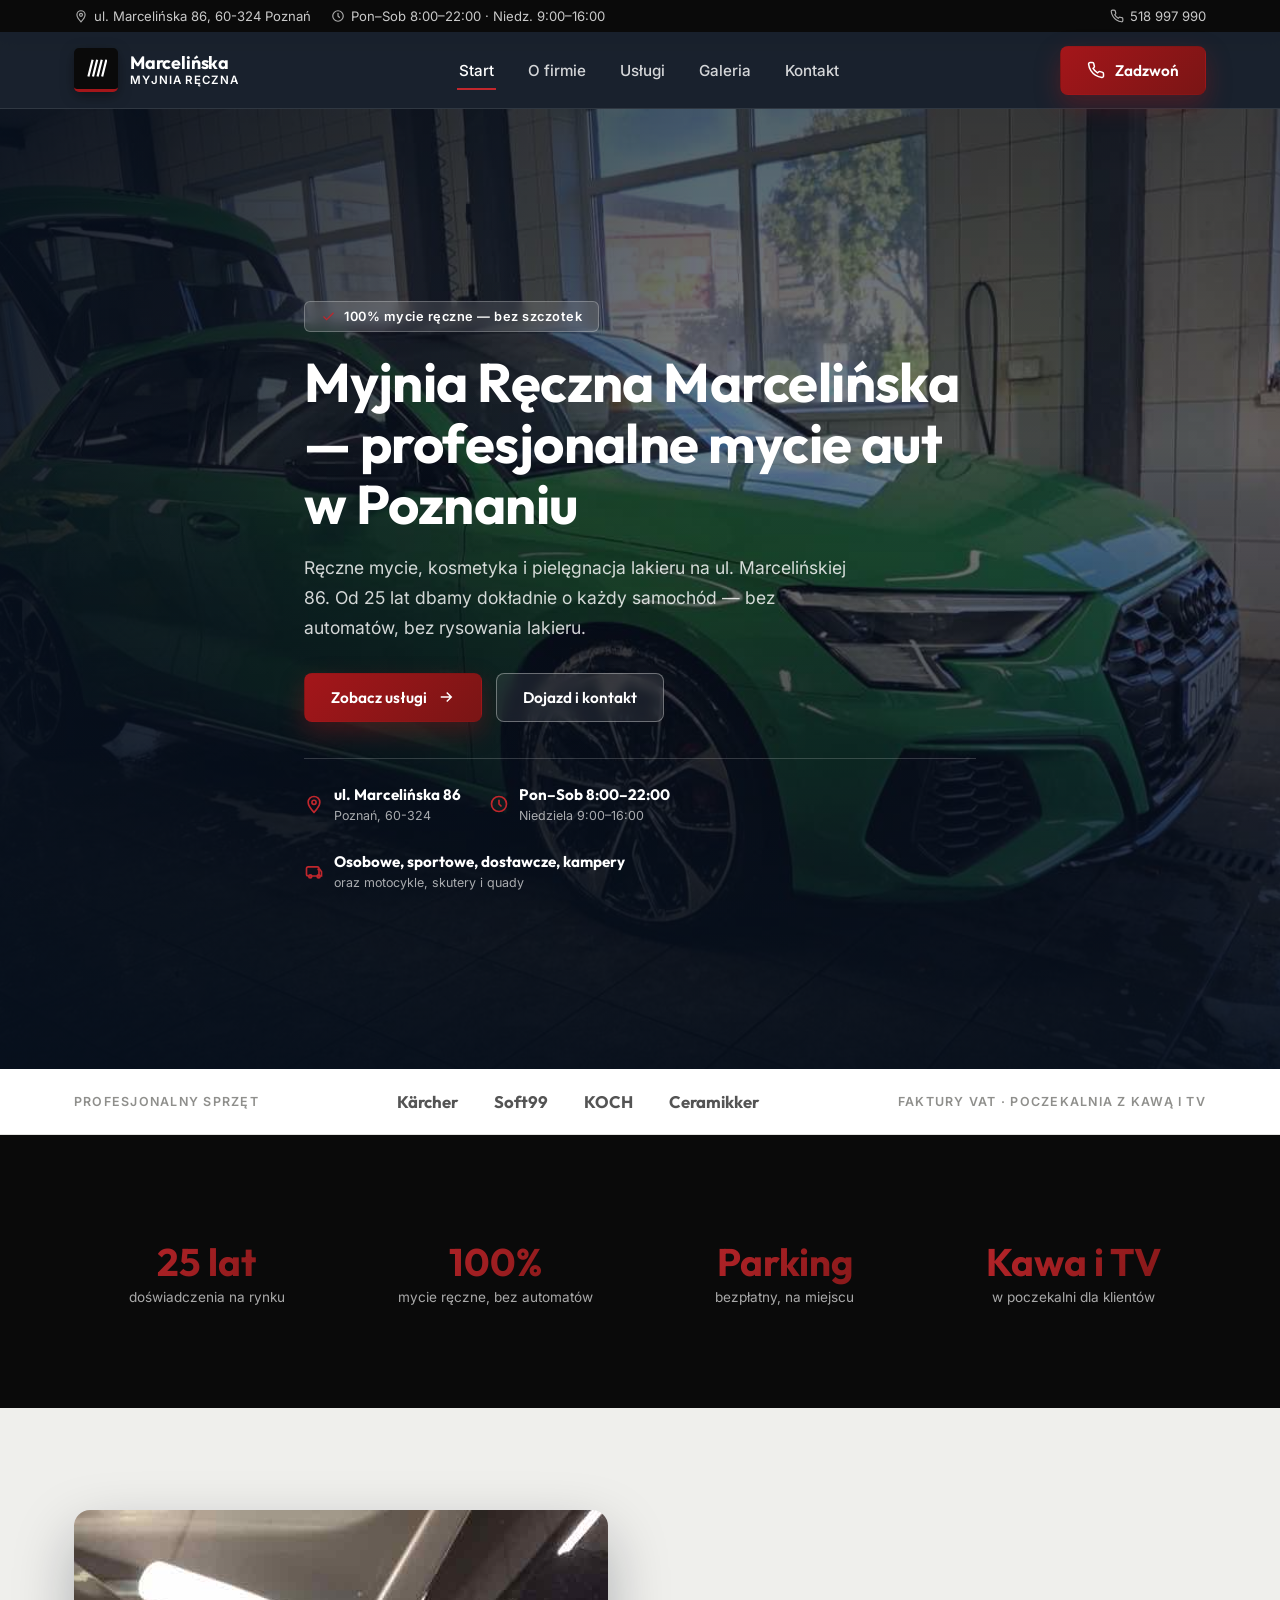
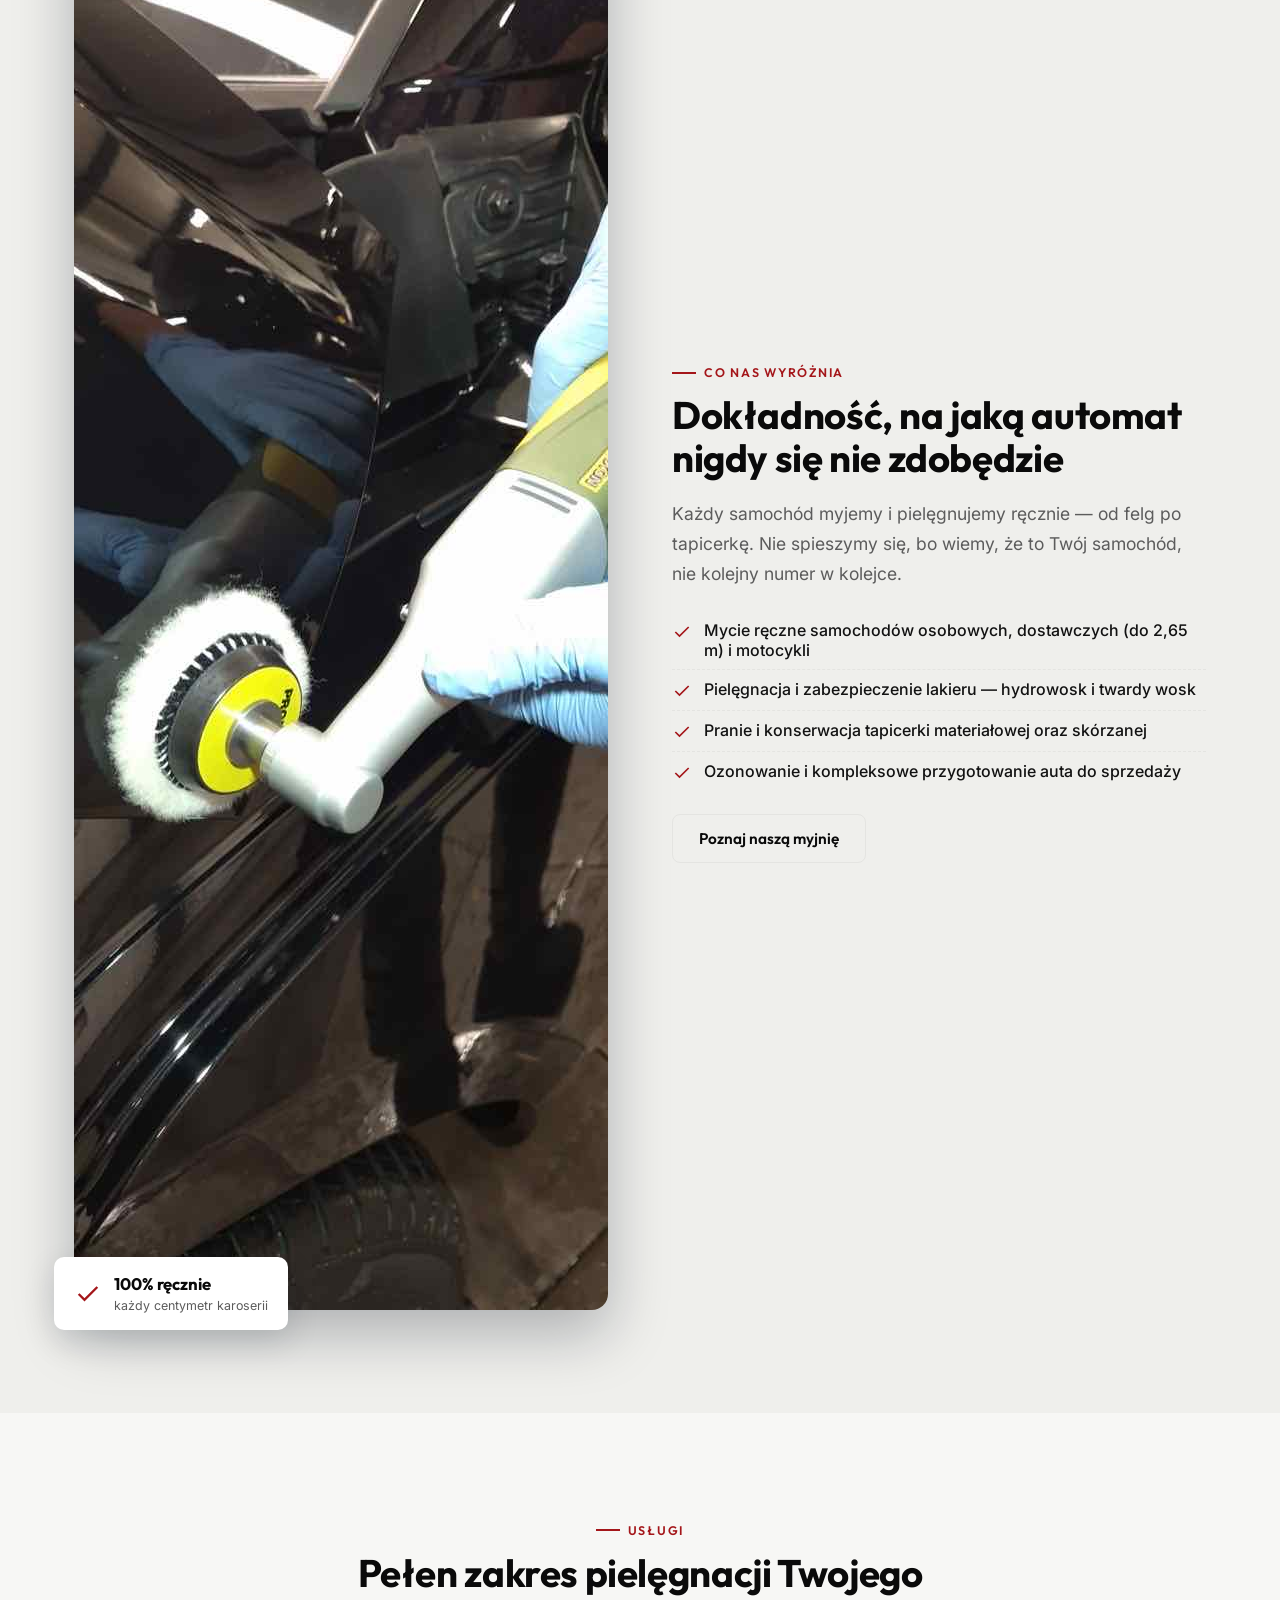
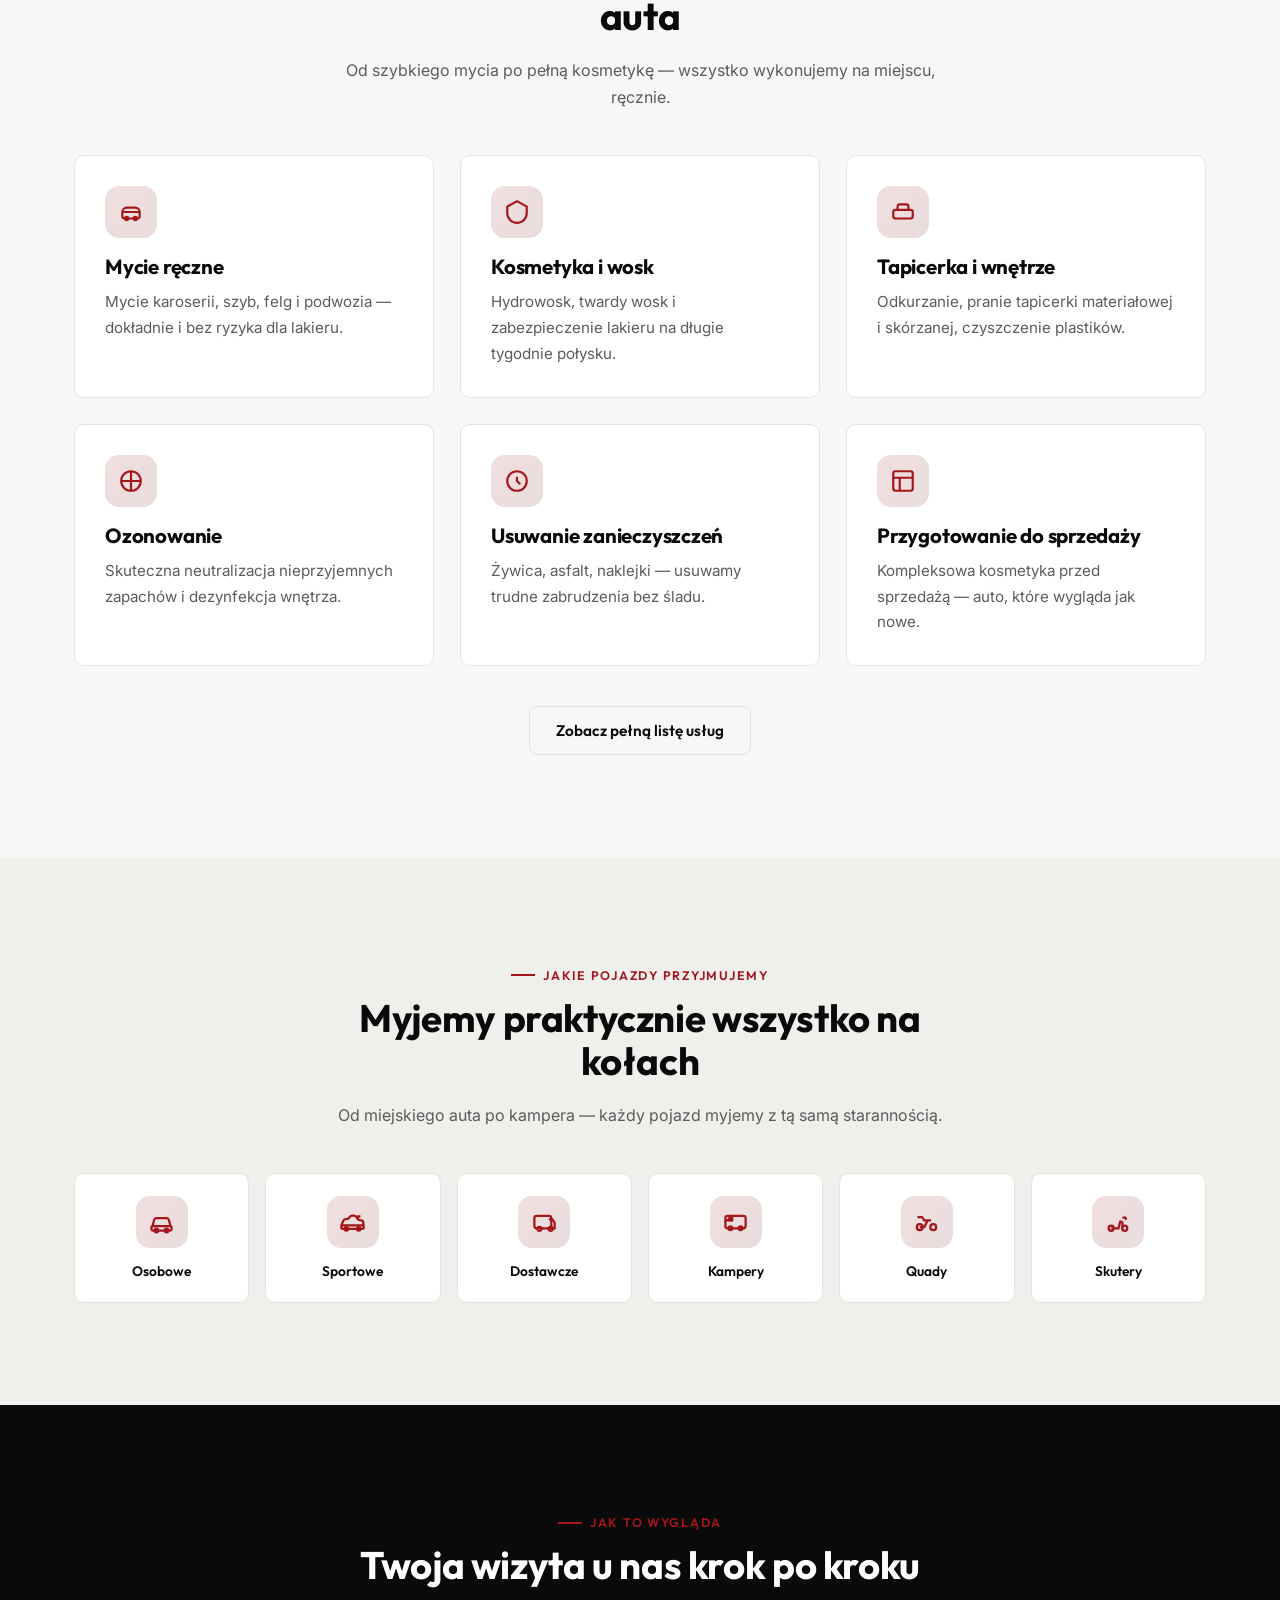
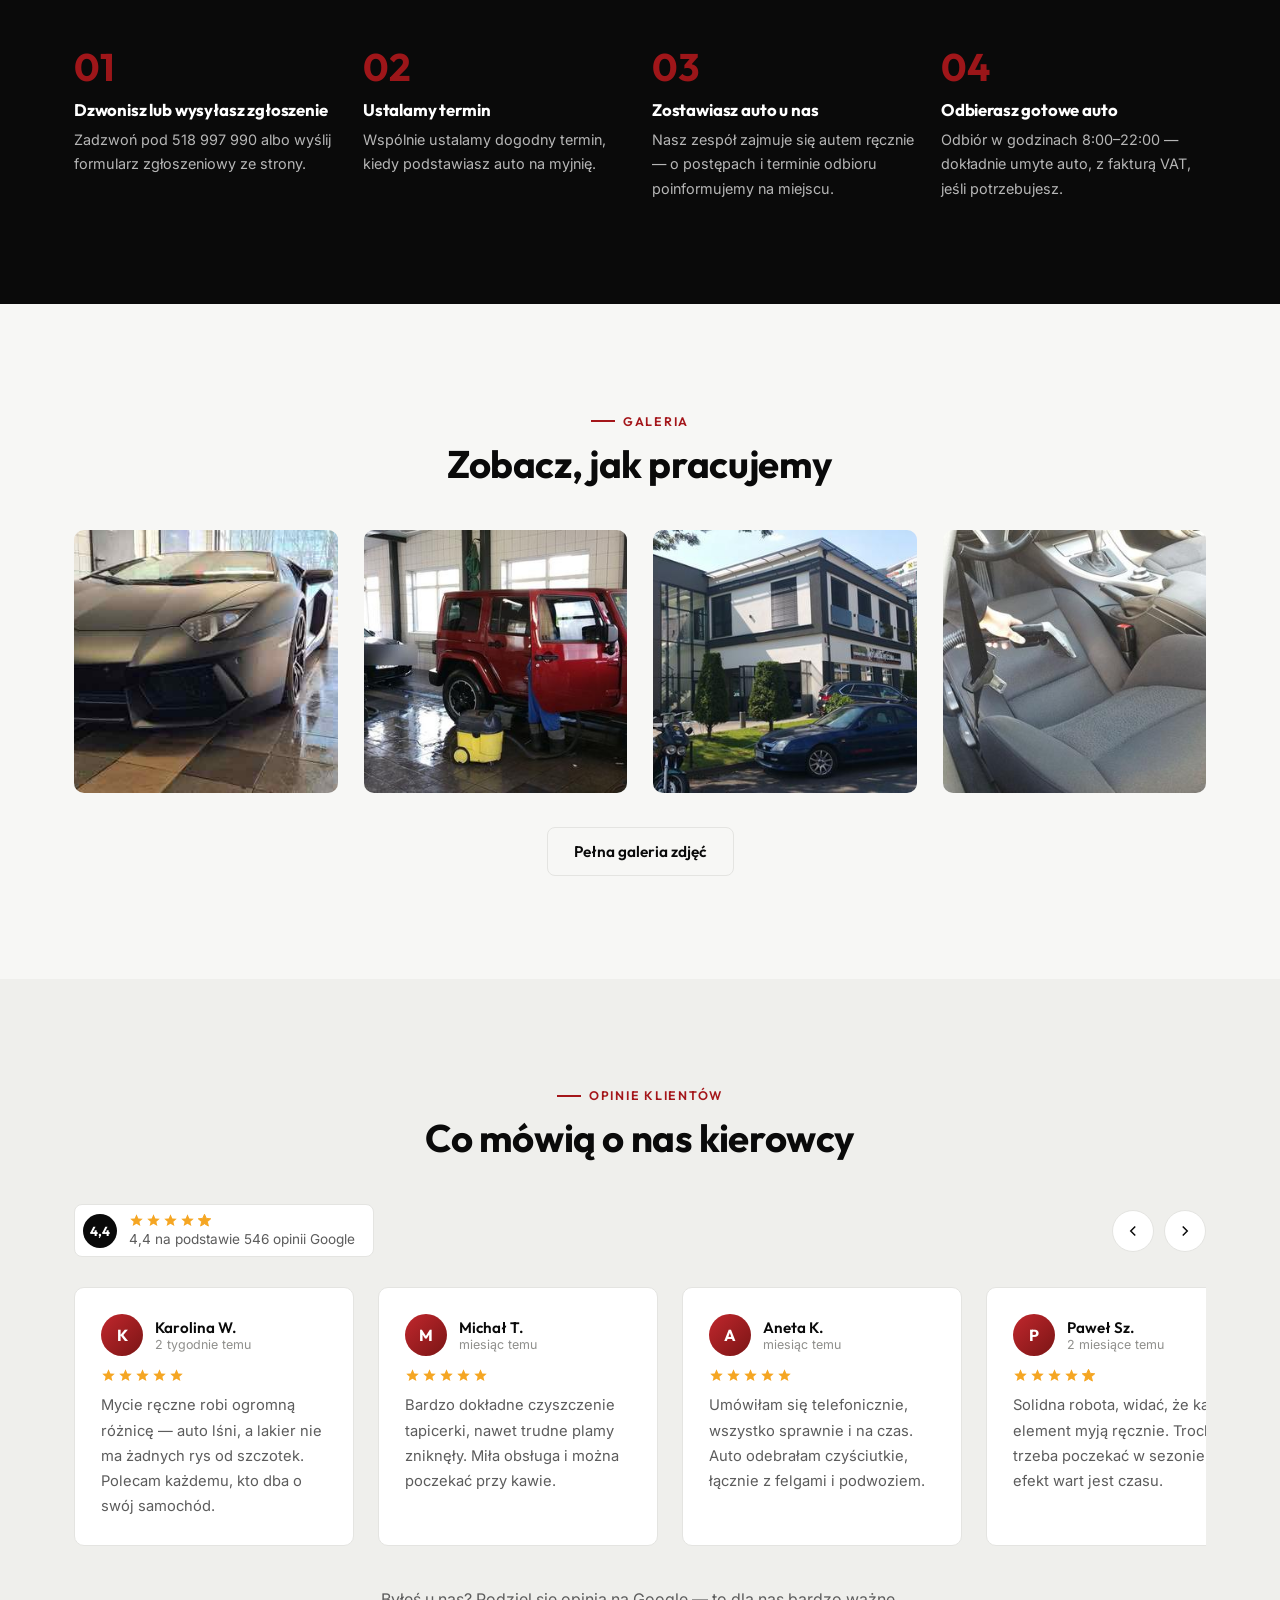
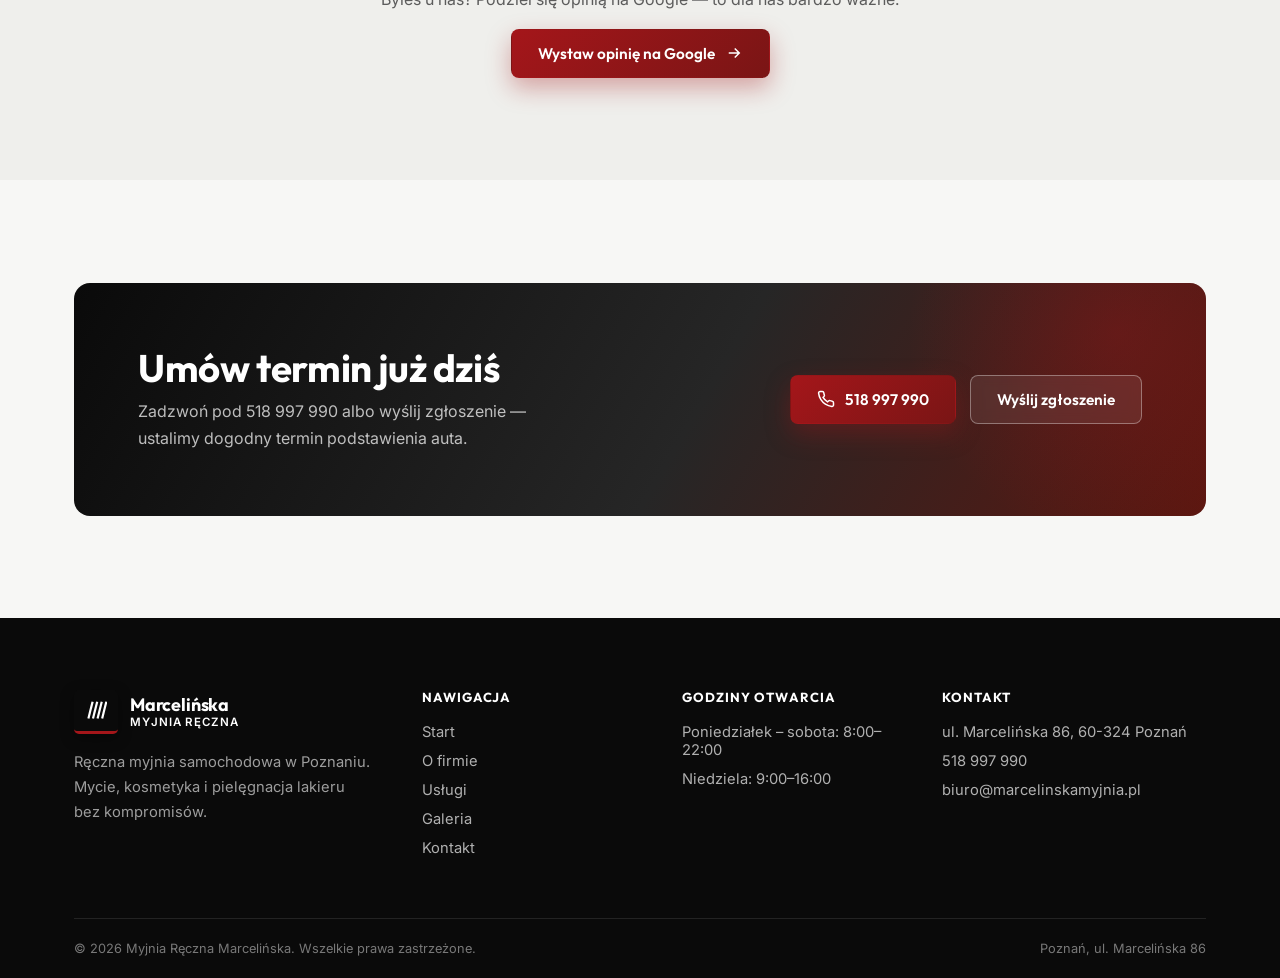
==== commit 74ed3aad: "Refresh photos with new client-provided images - Replace homepage hero image (was a MINI being hand-" ====
--- a/index.html
+++ b/index.html
@@ -205,7 +205,7 @@
     <div class="container">
       <div class="split">
         <div class="split__media reveal">
-          <img src="assets/img/gallery/07-polerowanie-2.jpg" alt="Ręczne polerowanie lakieru w myjni Marcelińska" loading="lazy" width="1100" height="619">
+          <img src="assets/img/gallery/16-polerowanie-detal.jpg" alt="Ręczne polerowanie lakieru w myjni Marcelińska" loading="lazy" width="1050" height="1400">
           <div class="split__media__tag">
             <svg viewBox="0 0 24 24" fill="none" stroke="currentColor" stroke-width="2"><path d="M20 6 9 17l-5-5"/></svg>
             <div><strong>100% ręcznie</strong><span>każdy centymetr karoserii</span></div>
@@ -378,8 +378,8 @@
         <h2>Zobacz, jak pracujemy</h2>
       </div>
       <div class="grid grid-4 reveal">
-        <a href="assets/img/gallery/07-polerowanie-2.jpg" class="gallery-item" style="aspect-ratio:1/1;">
-          <img src="assets/img/gallery/07-polerowanie-2-thumb.jpg" alt="Polerowanie lakieru" loading="lazy" width="560" height="560">
+        <a href="assets/img/gallery/17-lamborghini.jpg" class="gallery-item" style="aspect-ratio:1/1;">
+          <img src="assets/img/gallery/17-lamborghini-thumb.jpg" alt="Lamborghini Aventador na myjni" loading="lazy" width="560" height="560">
         </a>
         <a href="assets/img/gallery/11-stanowisko-mycia.jpg" class="gallery-item" style="aspect-ratio:1/1;">
           <img src="assets/img/gallery/11-stanowisko-mycia-thumb.jpg" alt="Stanowisko mycia ręcznego" loading="lazy" width="560" height="560">
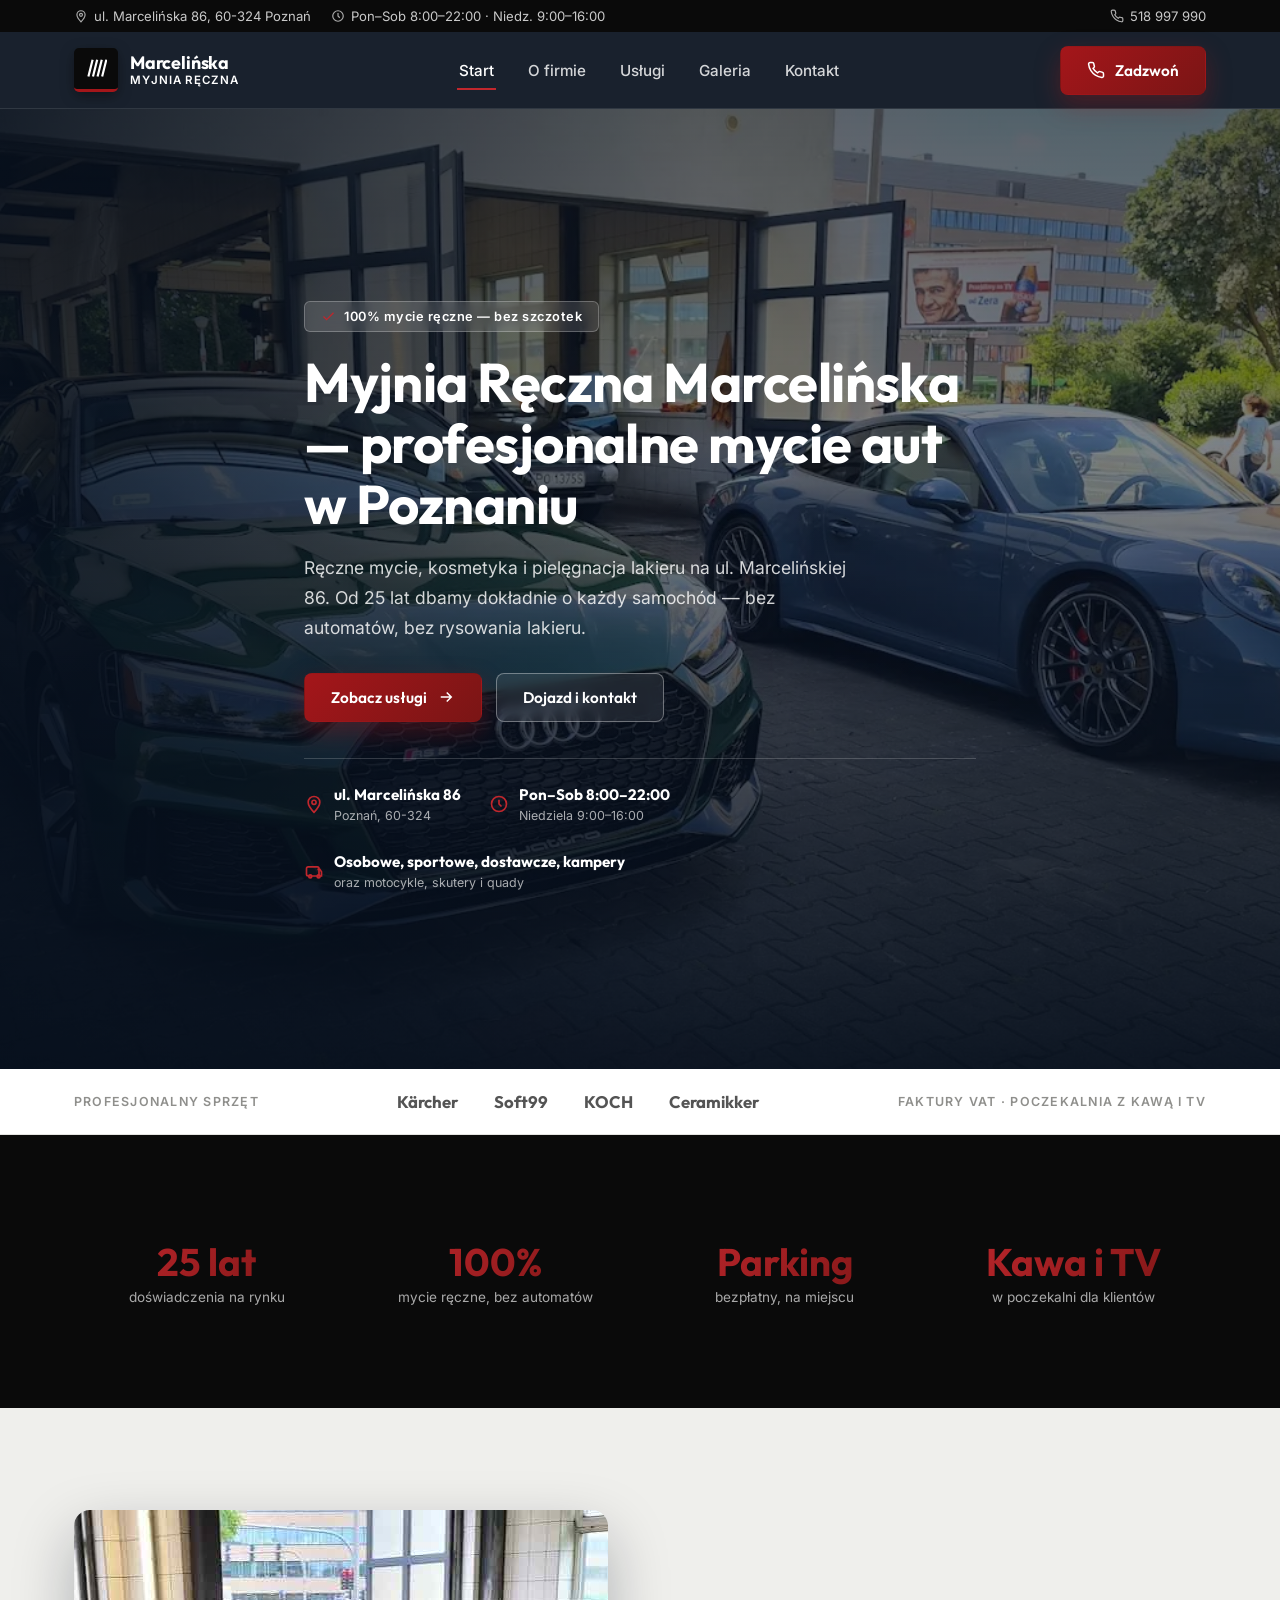
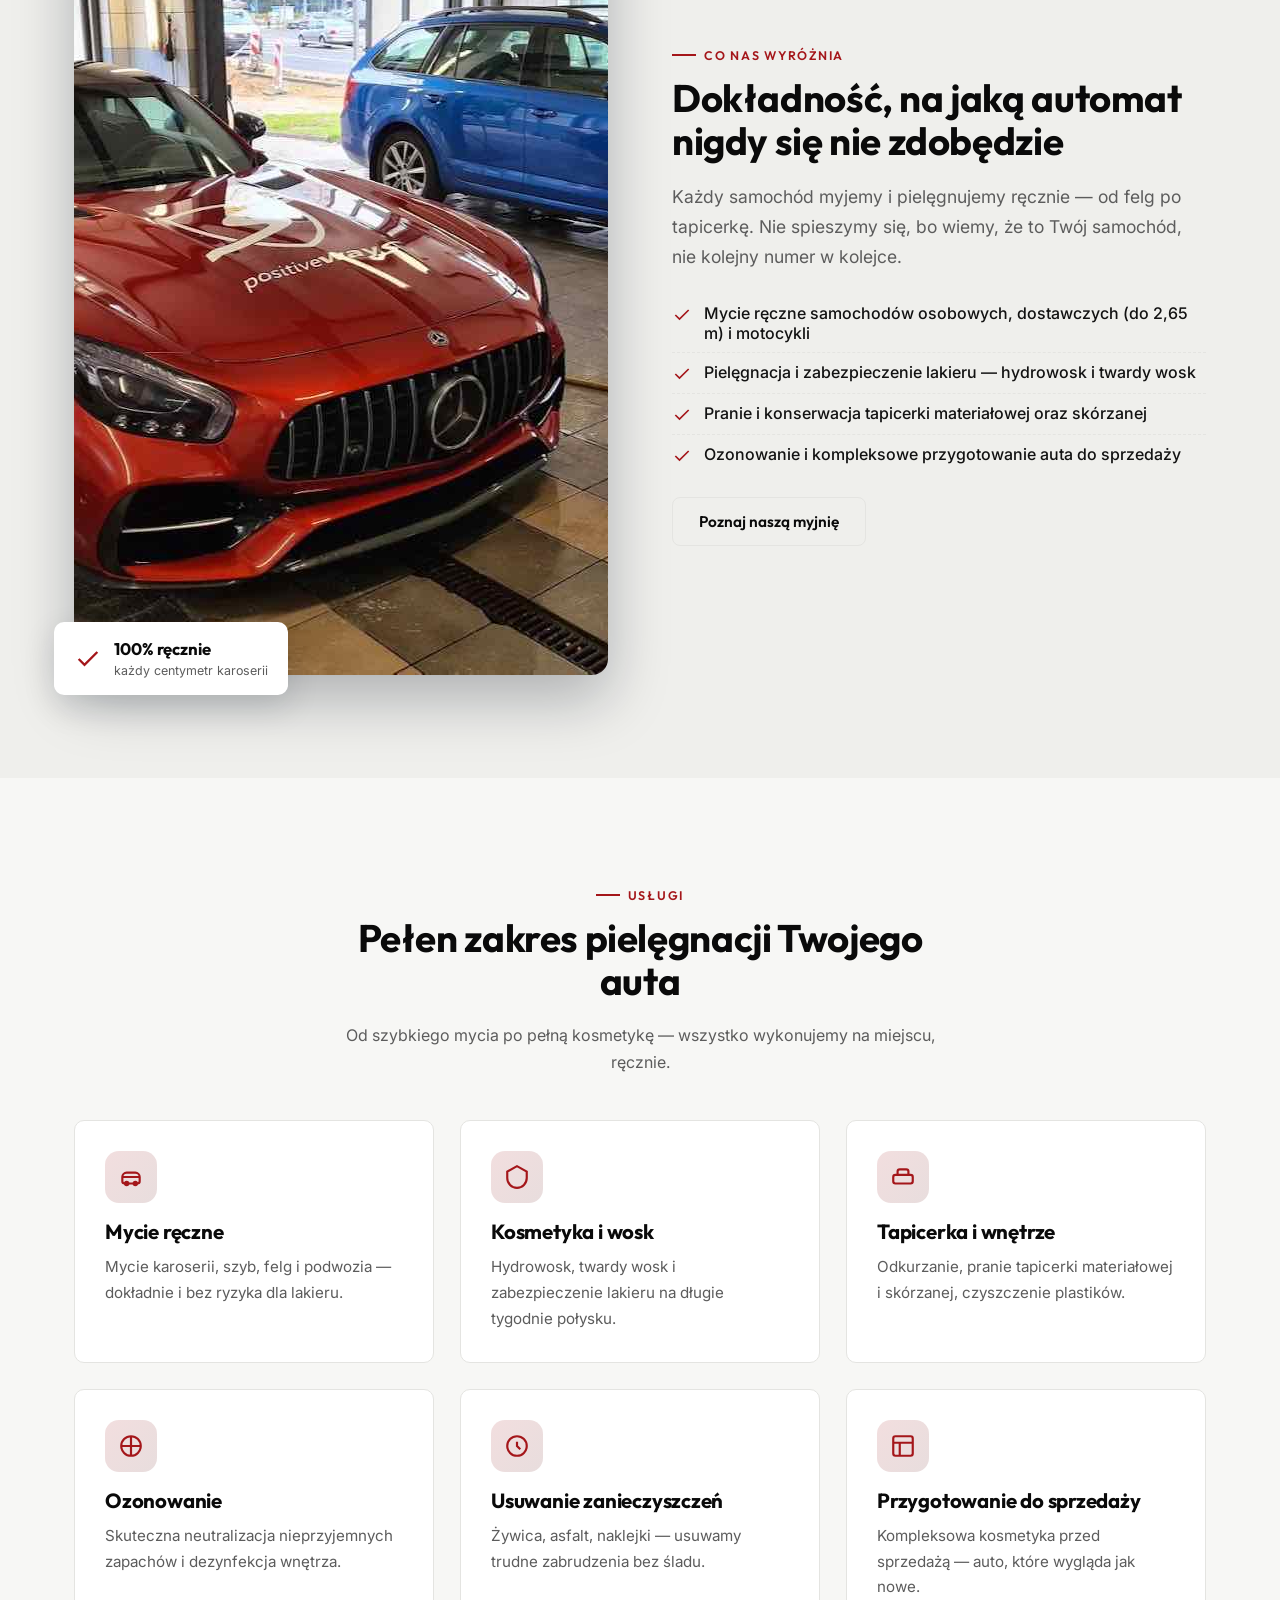
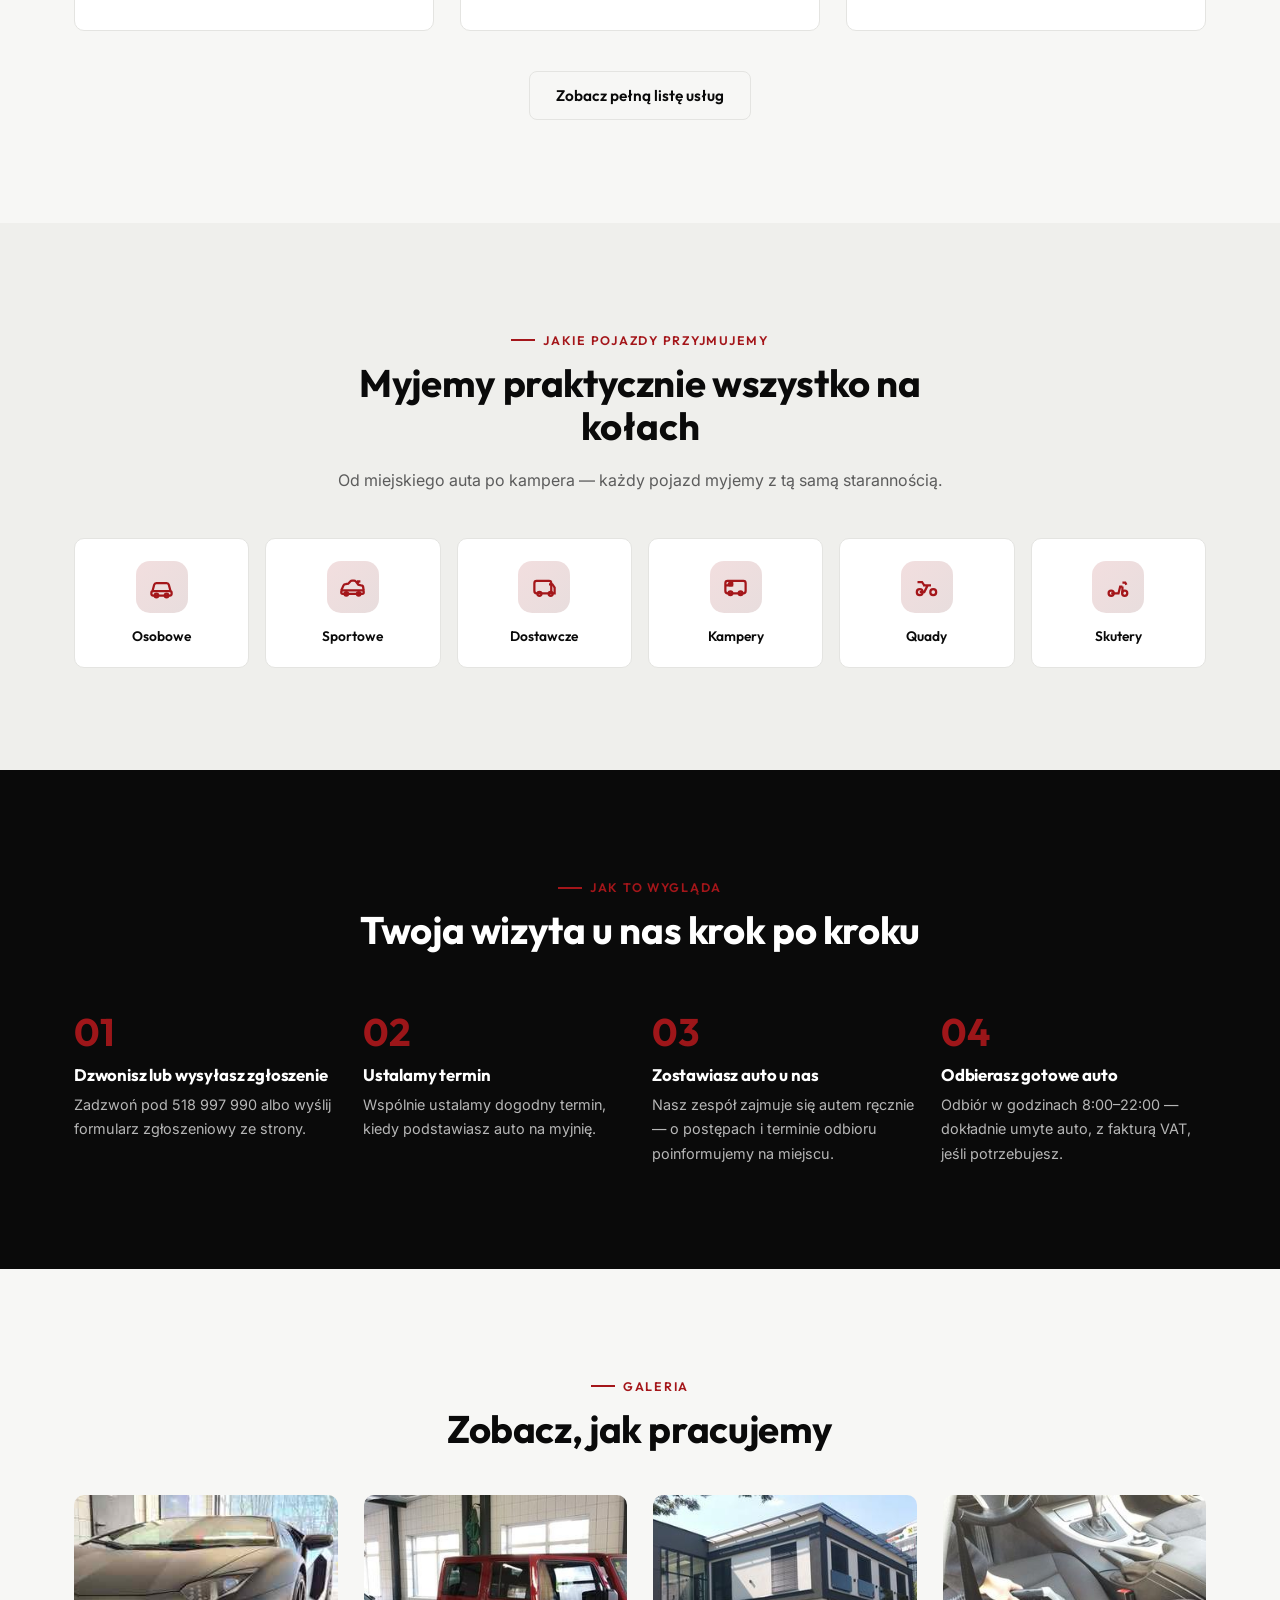
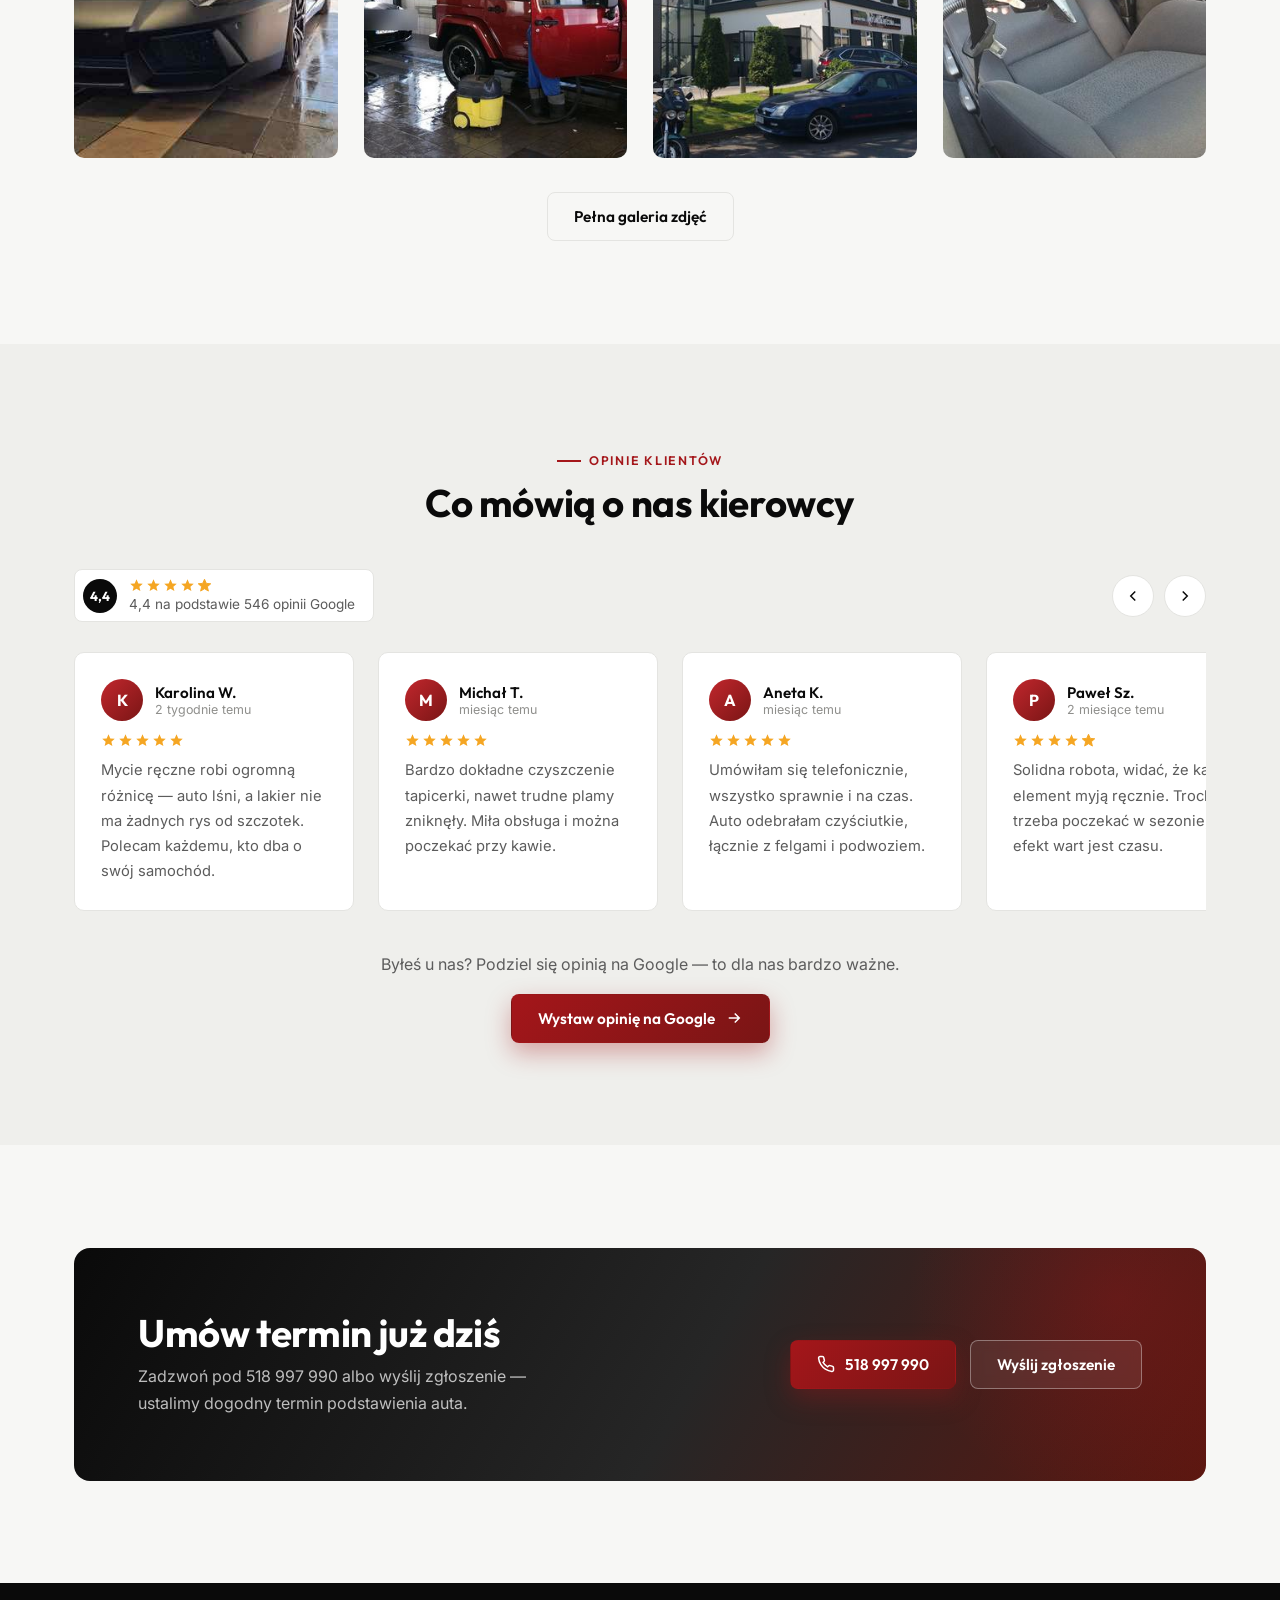
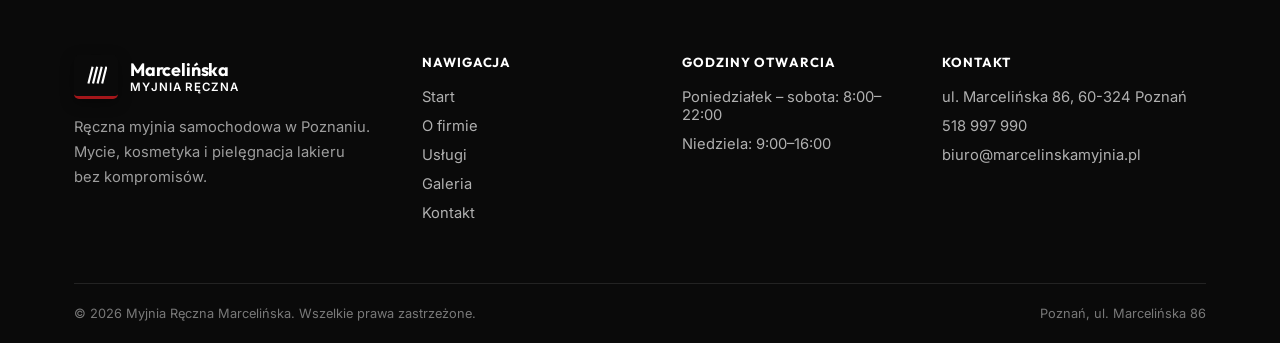
==== commit 85b5c140: "Fix broken split-section image and refresh the gallery - "Co nas wyróżnia" section: the split image " ====
--- a/index.html
+++ b/index.html
@@ -133,7 +133,7 @@
 <main>
 
   <section class="hero">
-    <div class="hero__bg" style="background-image:url('assets/img/hero-home.jpg');"></div>
+    <div class="hero__bg" style="background-image:url('assets/img/hero.webp');"></div>
     <div class="container hero__content">
       <span class="hero__badge">
         <svg viewBox="0 0 24 24" fill="none" stroke="currentColor" stroke-width="2"><path d="M20 6 9 17l-5-5"/></svg>
@@ -205,7 +205,7 @@
     <div class="container">
       <div class="split">
         <div class="split__media reveal">
-          <img src="assets/img/gallery/16-polerowanie-detal.jpg" alt="Ręczne polerowanie lakieru w myjni Marcelińska" loading="lazy" width="1050" height="1400">
+          <img src="assets/img/wyroznik-amg.jpg" alt="Mercedes-AMG GT podczas mycia ręcznego w myjni Marcelińska" loading="lazy" width="765" height="765" style="aspect-ratio:1/1;">
           <div class="split__media__tag">
             <svg viewBox="0 0 24 24" fill="none" stroke="currentColor" stroke-width="2"><path d="M20 6 9 17l-5-5"/></svg>
             <div><strong>100% ręcznie</strong><span>każdy centymetr karoserii</span></div>
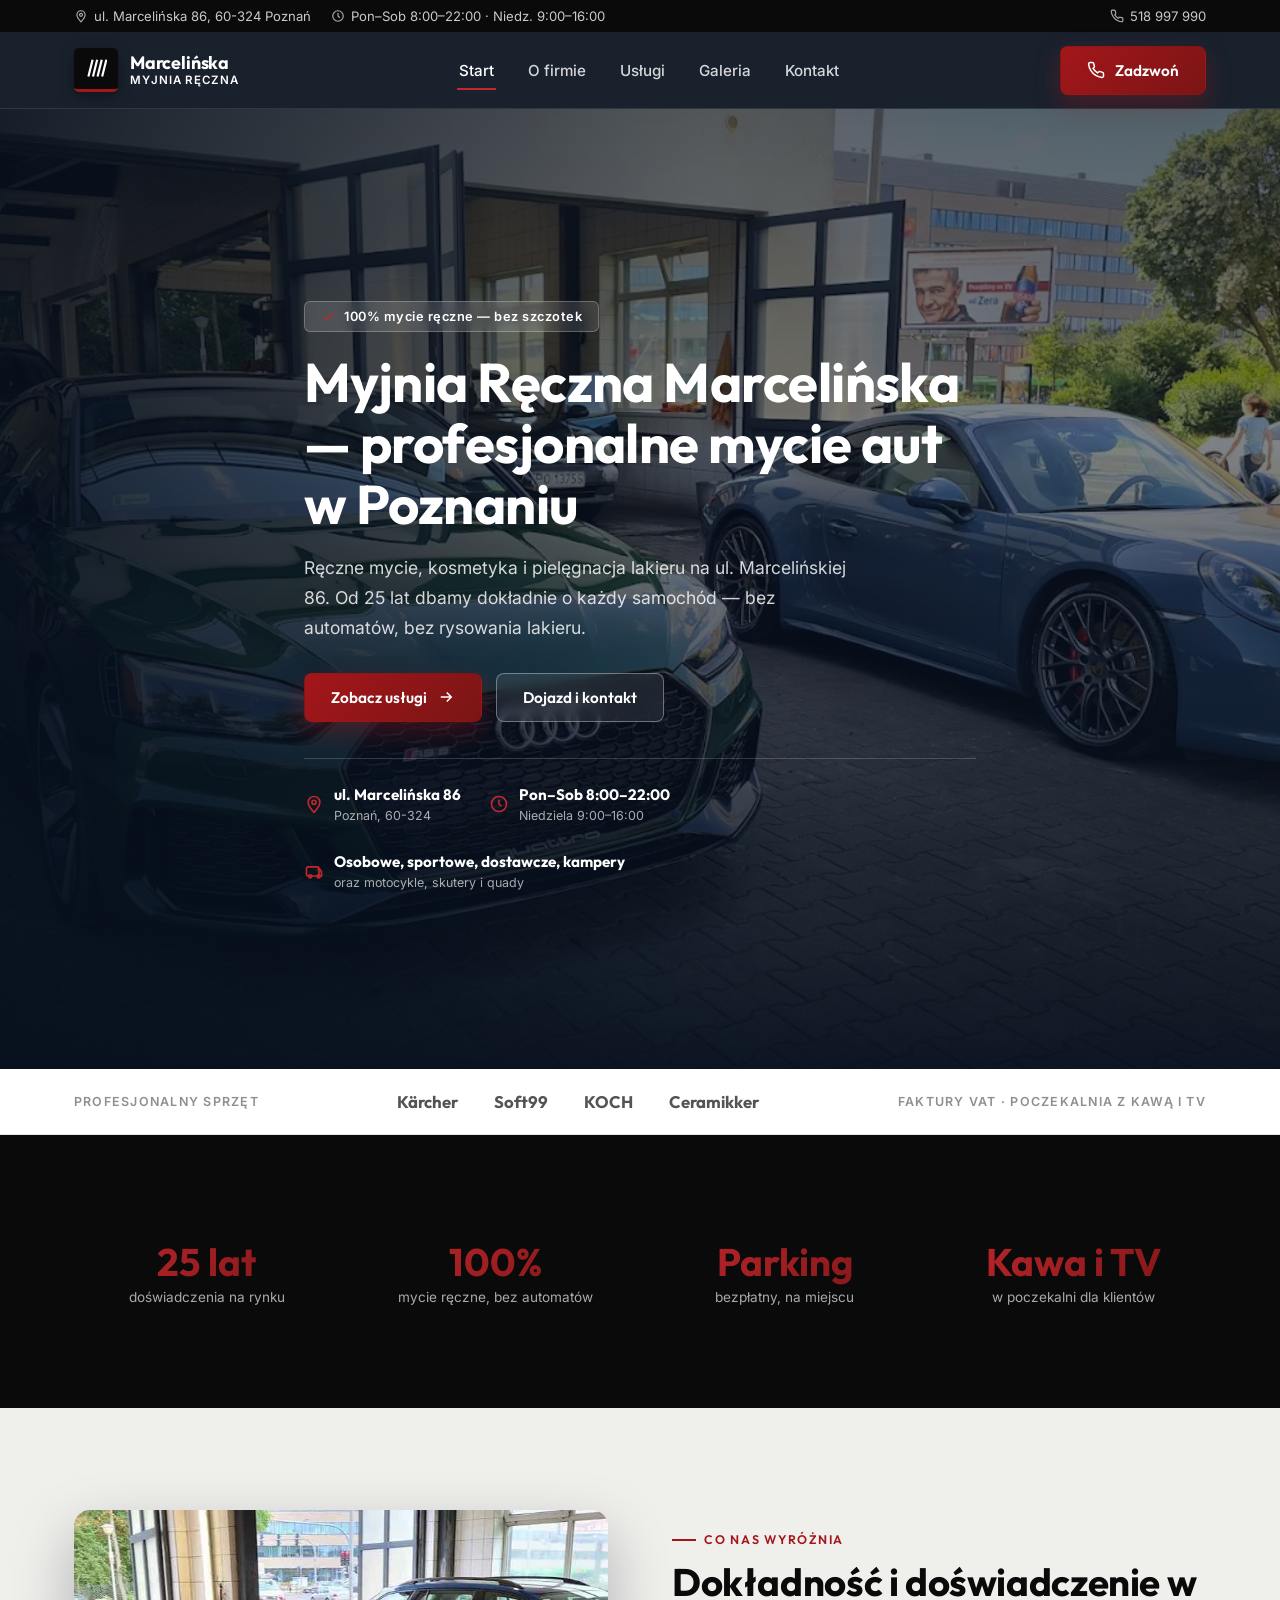
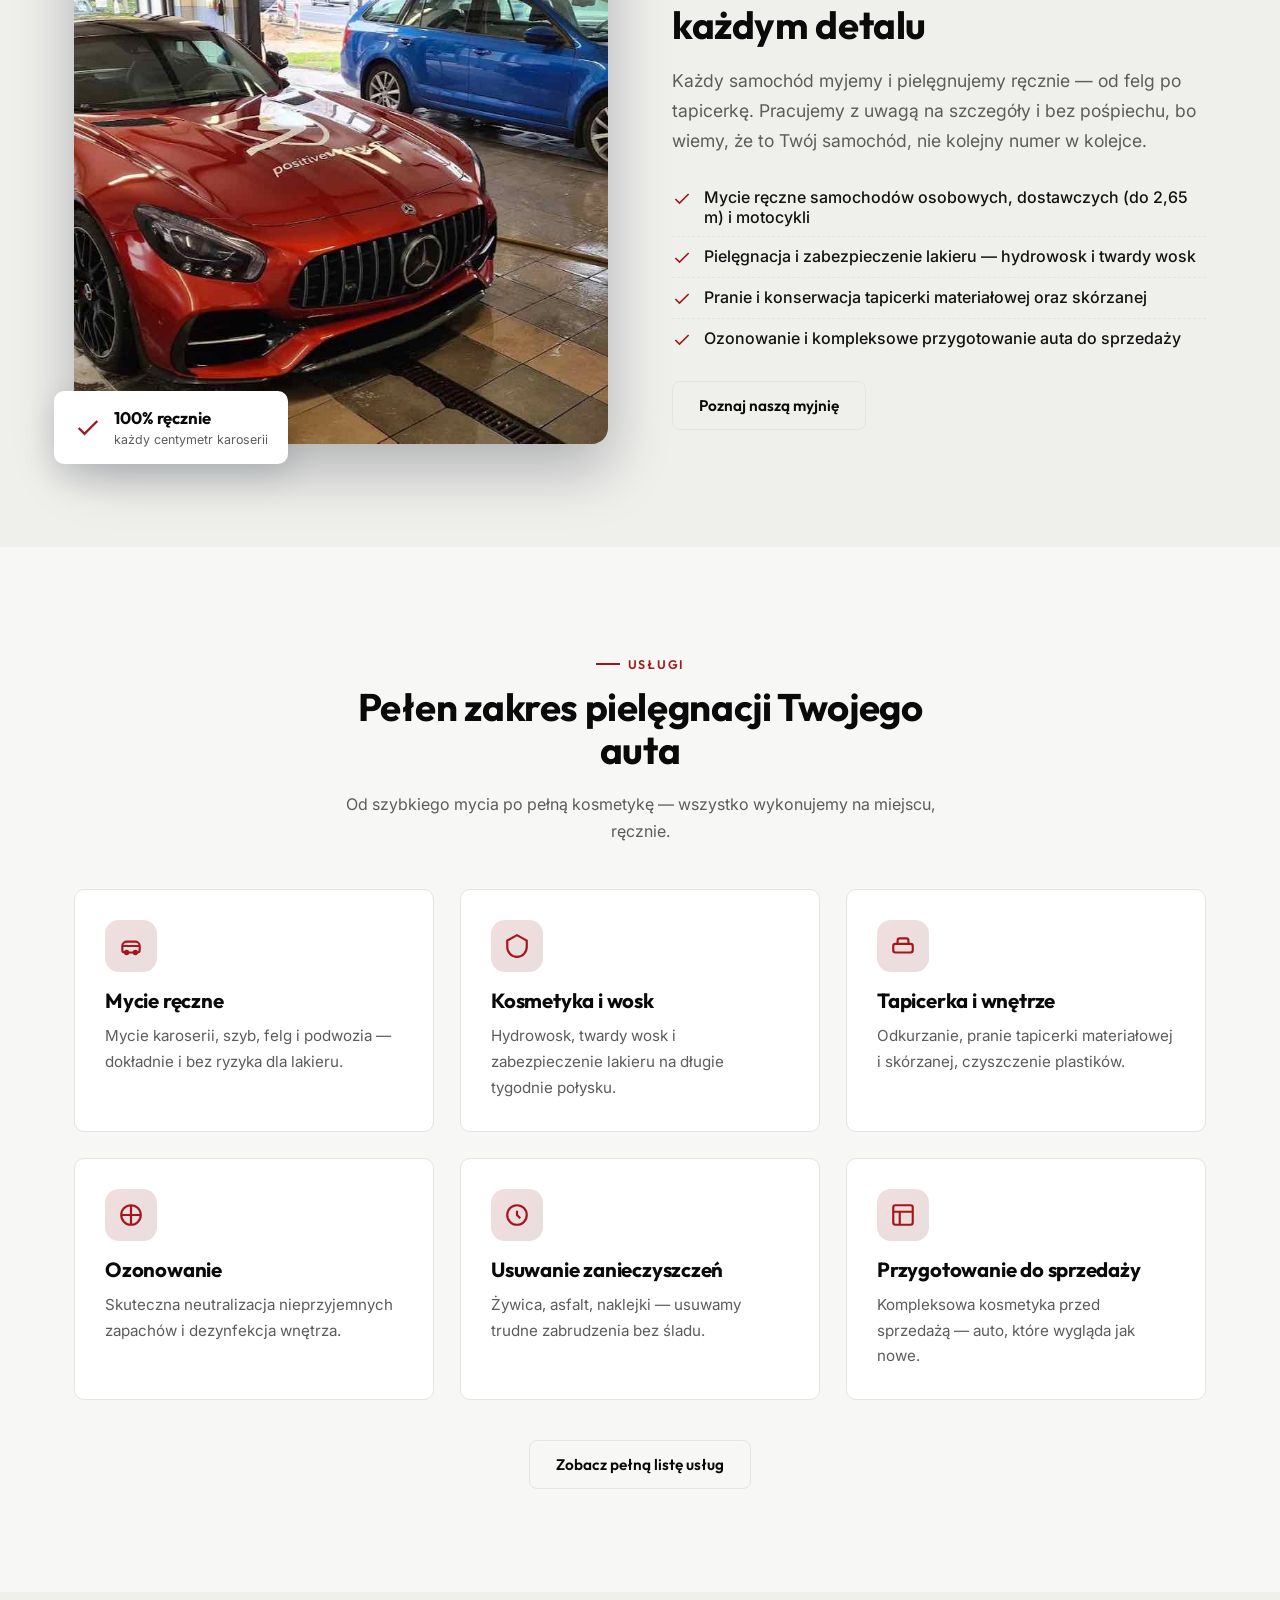
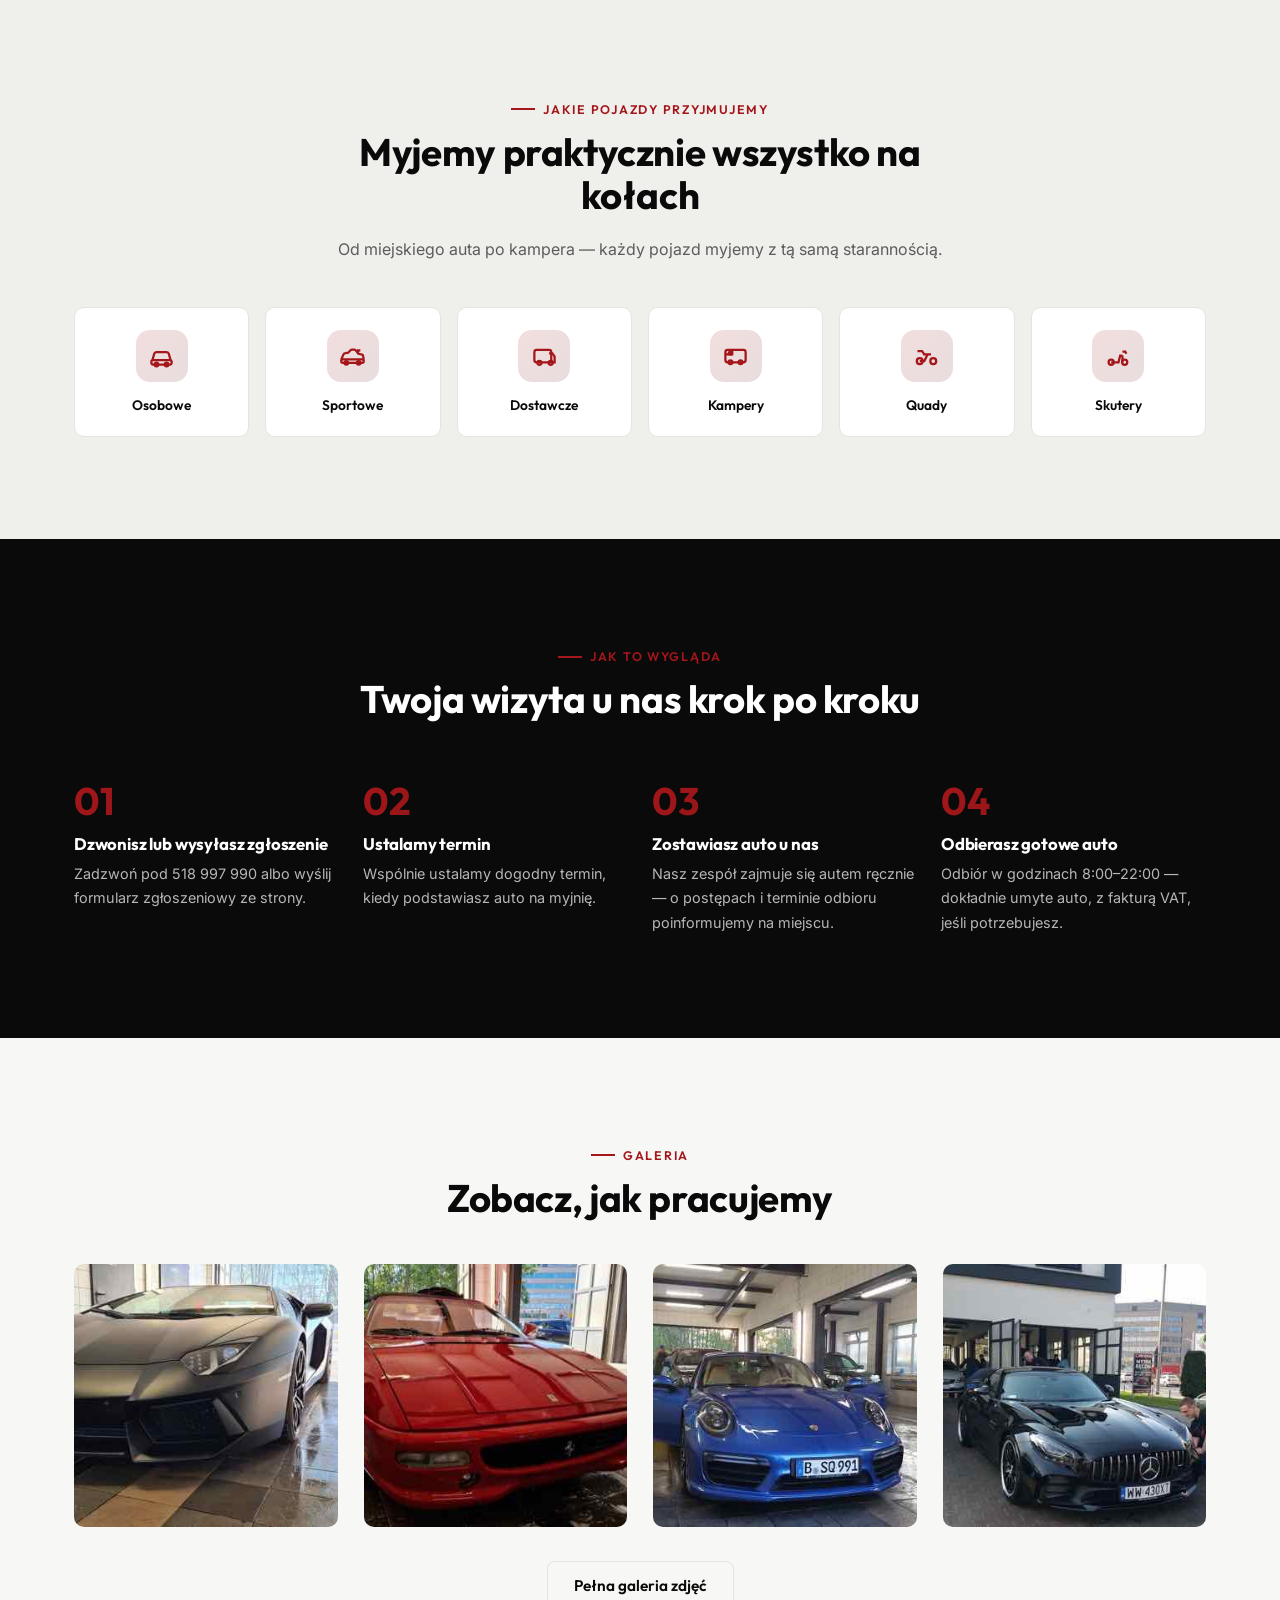
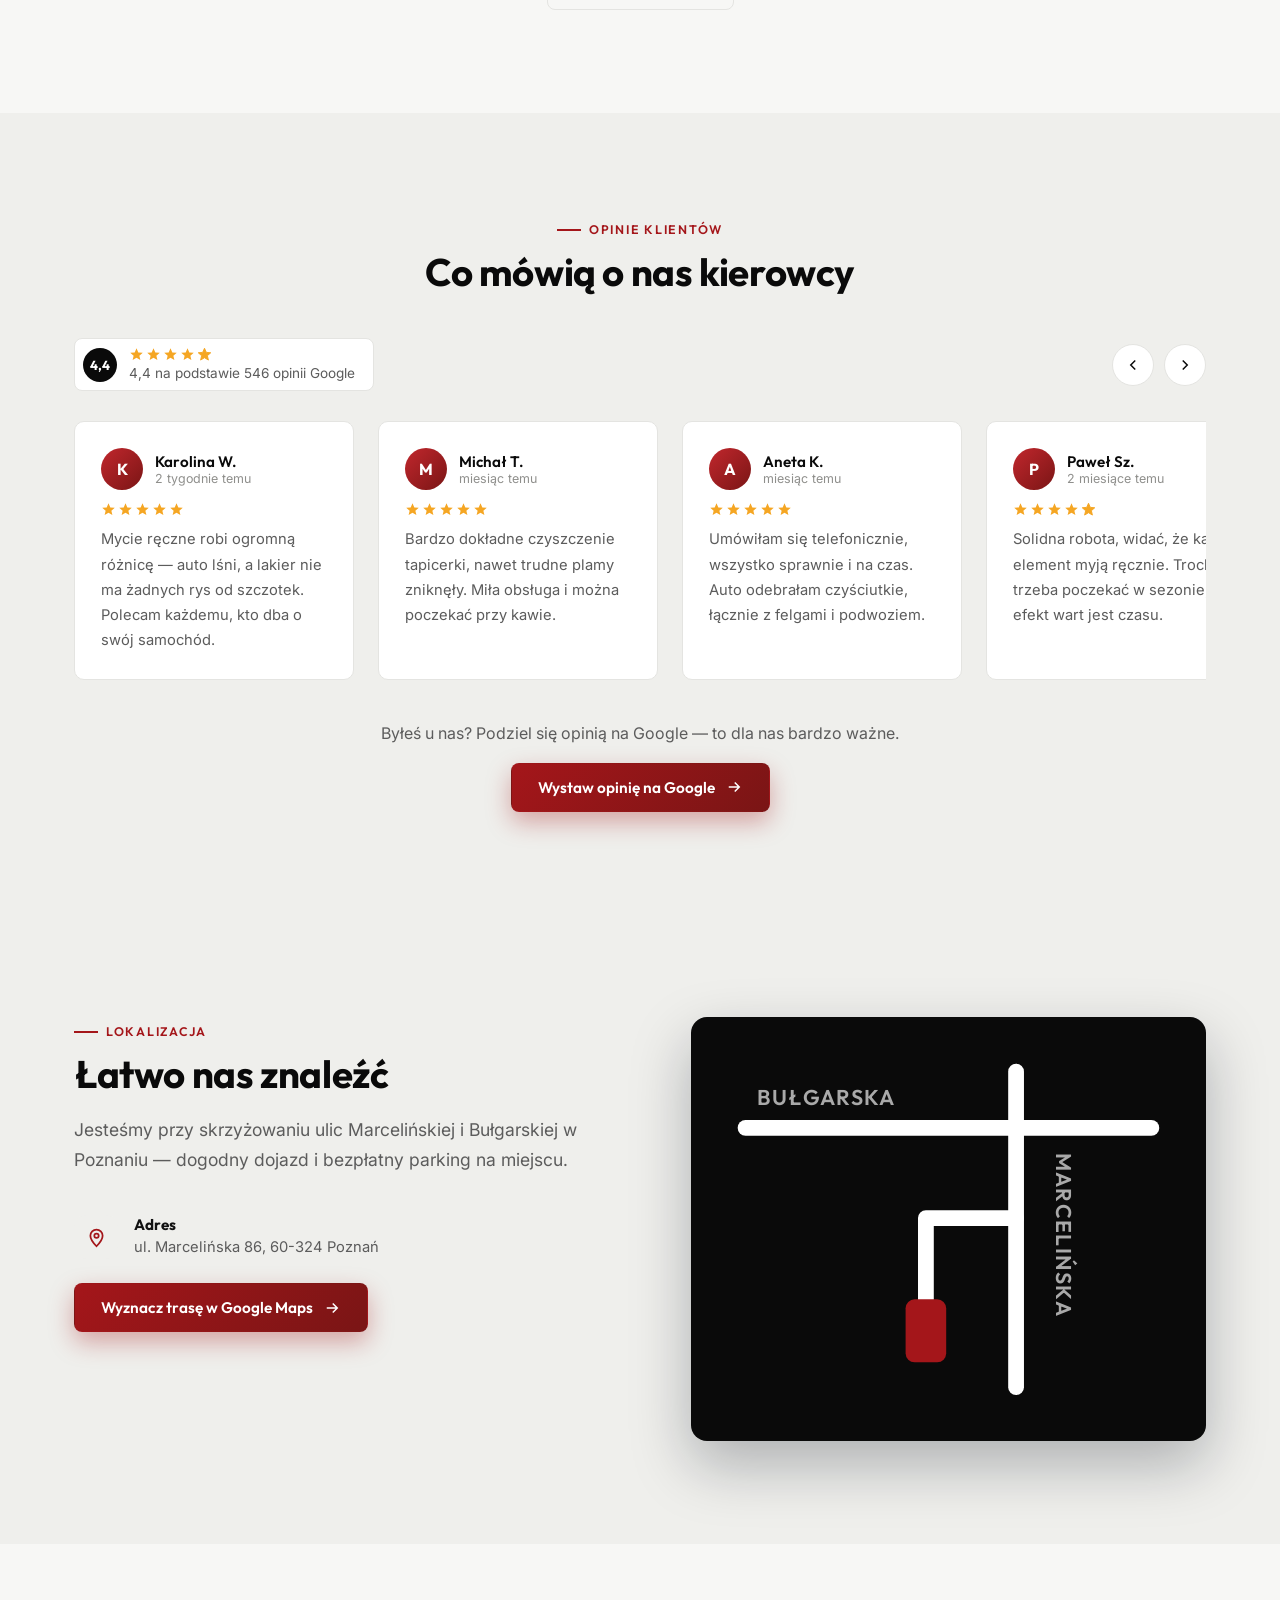
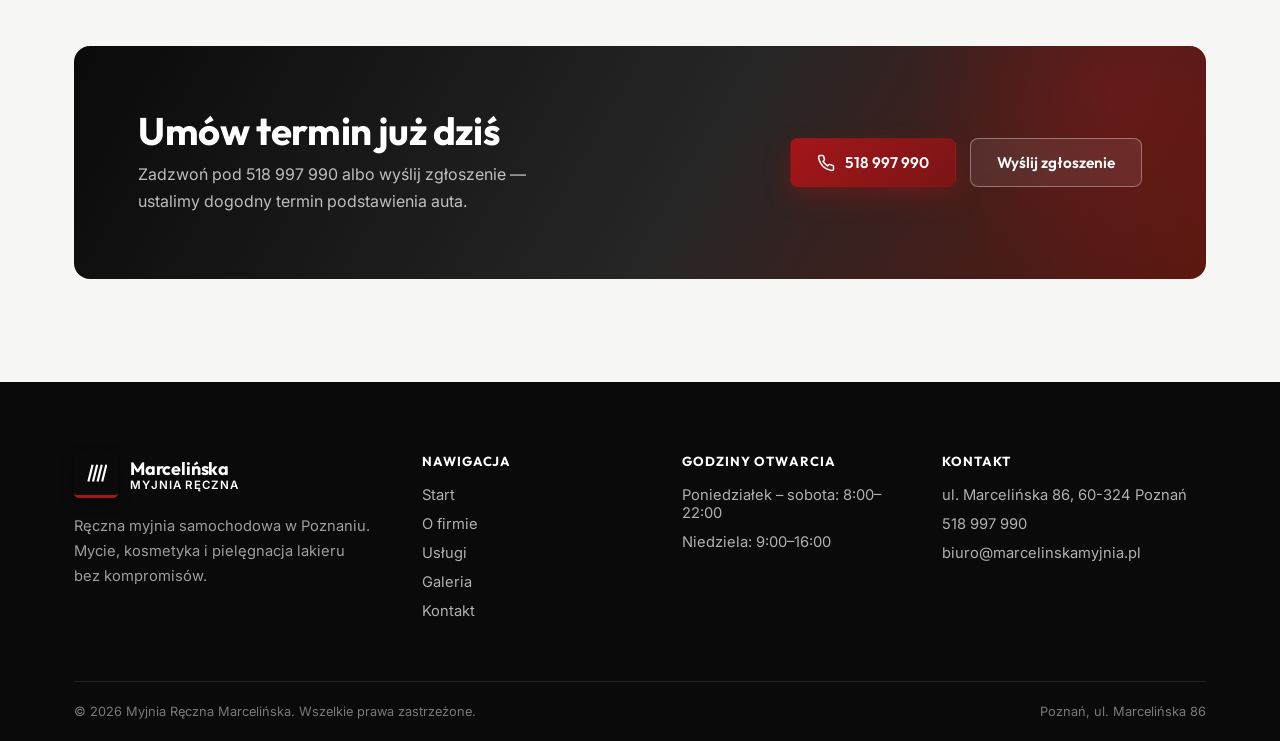
==== commit 96a66e3a: "Fix layout bugs, soften copy, add location section - Split-section image: width/height="765" HTML at" ====
--- a/index.html
+++ b/index.html
@@ -205,7 +205,7 @@
     <div class="container">
       <div class="split">
         <div class="split__media reveal">
-          <img src="assets/img/wyroznik-amg.jpg" alt="Mercedes-AMG GT podczas mycia ręcznego w myjni Marcelińska" loading="lazy" width="765" height="765" style="aspect-ratio:1/1;">
+          <img src="assets/img/wyroznik-amg.jpg" alt="Mercedes-AMG GT podczas mycia ręcznego w myjni Marcelińska" loading="lazy" width="765" height="765" style="aspect-ratio:1/1; width:100%; height:auto;">
           <div class="split__media__tag">
             <svg viewBox="0 0 24 24" fill="none" stroke="currentColor" stroke-width="2"><path d="M20 6 9 17l-5-5"/></svg>
             <div><strong>100% ręcznie</strong><span>każdy centymetr karoserii</span></div>
@@ -213,8 +213,8 @@
         </div>
         <div class="reveal">
           <span class="eyebrow">Co nas wyróżnia</span>
-          <h2>Dokładność, na jaką automat nigdy się nie zdobędzie</h2>
-          <p class="lead" style="color:var(--muted);">Każdy samochód myjemy i pielęgnujemy ręcznie — od felg po tapicerkę. Nie spieszymy się, bo wiemy, że to Twój samochód, nie kolejny numer w kolejce.</p>
+          <h2>Dokładność i doświadczenie w każdym detalu</h2>
+          <p class="lead" style="color:var(--muted);">Każdy samochód myjemy i pielęgnujemy ręcznie — od felg po tapicerkę. Pracujemy z uwagą na szczegóły i bez pośpiechu, bo wiemy, że to Twój samochód, nie kolejny numer w kolejce.</p>
           <ul class="checklist">
             <li>
               <svg viewBox="0 0 24 24" fill="none" stroke="currentColor" stroke-width="2"><path d="M20 6 9 17l-5-5"/></svg>
@@ -381,14 +381,14 @@
         <a href="assets/img/gallery/17-lamborghini.jpg" class="gallery-item" style="aspect-ratio:1/1;">
           <img src="assets/img/gallery/17-lamborghini-thumb.jpg" alt="Lamborghini Aventador na myjni" loading="lazy" width="560" height="560">
         </a>
-        <a href="assets/img/gallery/11-stanowisko-mycia.jpg" class="gallery-item" style="aspect-ratio:1/1;">
-          <img src="assets/img/gallery/11-stanowisko-mycia-thumb.jpg" alt="Stanowisko mycia ręcznego" loading="lazy" width="560" height="560">
+        <a href="assets/img/gallery/34-ferrari-f355.jpg" class="gallery-item" style="aspect-ratio:1/1;">
+          <img src="assets/img/gallery/34-ferrari-f355-thumb.jpg" alt="Ferrari F355 podczas mycia ręcznego" loading="lazy" width="560" height="560">
         </a>
-        <a href="assets/img/gallery/02-budynek-2.jpg" class="gallery-item" style="aspect-ratio:1/1;">
-          <img src="assets/img/gallery/02-budynek-2-thumb.jpg" alt="Budynek myjni Marcelińska" loading="lazy" width="560" height="560">
+        <a href="assets/img/gallery/37-porsche-turbo-cabrio.jpg" class="gallery-item" style="aspect-ratio:1/1;">
+          <img src="assets/img/gallery/37-porsche-turbo-cabrio-thumb.jpg" alt="Porsche 911 Turbo Cabrio po myciu" loading="lazy" width="560" height="560">
         </a>
-        <a href="assets/img/gallery/09-tapicerka.jpg" class="gallery-item" style="aspect-ratio:1/1;">
-          <img src="assets/img/gallery/09-tapicerka-thumb.jpg" alt="Czyszczenie tapicerki" loading="lazy" width="560" height="560">
+        <a href="assets/img/gallery/35-amg-gtr-detailing.jpg" class="gallery-item" style="aspect-ratio:1/1;">
+          <img src="assets/img/gallery/35-amg-gtr-detailing-thumb.jpg" alt="Mercedes-AMG GT R — pielęgnacja felg" loading="lazy" width="560" height="560">
         </a>
       </div>
       <div class="text-center reveal" style="margin-top:34px;">
@@ -524,6 +524,43 @@
           Wystaw opinię na Google
           <svg viewBox="0 0 24 24" fill="none" stroke="currentColor" stroke-width="2"><path d="M5 12h14M13 6l6 6-6 6"/></svg>
         </a>
+      </div>
+    </div>
+  </section>
+
+  <section class="section-alt">
+    <div class="container">
+      <div class="contact-wrap">
+        <div class="reveal">
+          <span class="eyebrow">Lokalizacja</span>
+          <h2>Łatwo nas znaleźć</h2>
+          <p class="lead" style="color:var(--muted);">Jesteśmy przy skrzyżowaniu ulic Marcelińskiej i Bułgarskiej w Poznaniu — dogodny dojazd i bezpłatny parking na miejscu.</p>
+          <ul class="info-list">
+            <li>
+              <span class="info-list__icon">
+                <svg viewBox="0 0 24 24" fill="none" stroke="currentColor" stroke-width="2"><path d="M12 22s7-7.1 7-12A7 7 0 0 0 5 10c0 4.9 7 12 7 12z"/><circle cx="12" cy="10" r="2.5"/></svg>
+              </span>
+              <div>
+                <strong>Adres</strong>
+                <span>ul. Marcelińska 86, 60-324 Poznań</span>
+              </div>
+            </li>
+          </ul>
+          <a href="https://www.google.com/maps/search/?api=1&query=Myjnia+R%C4%99czna+Marceli%C5%84ska+Pozna%C5%84" target="_blank" rel="noopener" class="btn btn-primary" style="margin-top:8px;">
+            Wyznacz trasę w Google Maps
+            <svg viewBox="0 0 24 24" fill="none" stroke="currentColor" stroke-width="2"><path d="M5 12h14M13 6l6 6-6 6"/></svg>
+          </a>
+        </div>
+        <div class="location-map reveal">
+          <svg viewBox="0 0 400 320" xmlns="http://www.w3.org/2000/svg">
+            <line x1="20" y1="70" x2="380" y2="70" stroke="#ffffff" stroke-width="14" stroke-linecap="round"/>
+            <line x1="260" y1="20" x2="260" y2="300" stroke="#ffffff" stroke-width="14" stroke-linecap="round"/>
+            <path d="M260 150 H180 V235" stroke="#ffffff" stroke-width="14" stroke-linecap="round" stroke-linejoin="round" fill="none"/>
+            <rect x="162" y="222" width="36" height="56" rx="8" fill="#a4161a"/>
+            <text x="30" y="50" fill="rgba(255,255,255,0.65)" font-family="Outfit, Segoe UI, sans-serif" font-weight="600" font-size="19" letter-spacing="0.06em">BUŁGARSKA</text>
+            <text x="295" y="165" fill="rgba(255,255,255,0.65)" font-family="Outfit, Segoe UI, sans-serif" font-weight="600" font-size="19" letter-spacing="0.06em" text-anchor="middle" transform="rotate(90 295 165)">MARCELIŃSKA</text>
+          </svg>
+        </div>
       </div>
     </div>
   </section>
--- a/assets/css/style.css
+++ b/assets/css/style.css
@@ -564,6 +564,7 @@
 .gallery-grid {
   display: grid;
   grid-template-columns: repeat(4, 1fr);
+  grid-auto-flow: dense;
   gap: 16px;
 }
 .gallery-grid .g-item:nth-child(6n+1) { grid-column: span 2; grid-row: span 2; }
@@ -829,6 +830,17 @@
 .info-list strong { display: block; font-family: var(--font-head); font-size: 0.95rem; margin-bottom: 2px; }
 .info-list span, .info-list a { color: var(--muted); font-size: 0.92rem; }
 .info-list a:hover { color: var(--cyan-500); }
+
+.location-map {
+  background: var(--navy-950);
+  border-radius: var(--radius-lg);
+  padding: 32px;
+  box-shadow: var(--shadow-lg);
+  display: flex;
+  align-items: center;
+  justify-content: center;
+}
+.location-map svg { width: 100%; height: auto; display: block; }
 
 .hours-table { width: 100%; border-collapse: collapse; margin-top: 18px; }
 .hours-table td { padding: 9px 0; font-size: 0.92rem; border-bottom: 1px dashed var(--line); }
@@ -1037,6 +1049,8 @@
   .brand__mark svg { width: 20px; height: 20px; }
   .brand__name { font-size: 1rem; }
   .hero { min-height: 86vh; }
+  .hero--page { min-height: 32vh; }
+  .hero--page .hero__content { padding: 36px 24px; }
   .hero__actions .btn { flex: 1; }
   .grid-4, .grid-3, .grid-2 { grid-template-columns: 1fr; }
   .steps { grid-template-columns: 1fr; }
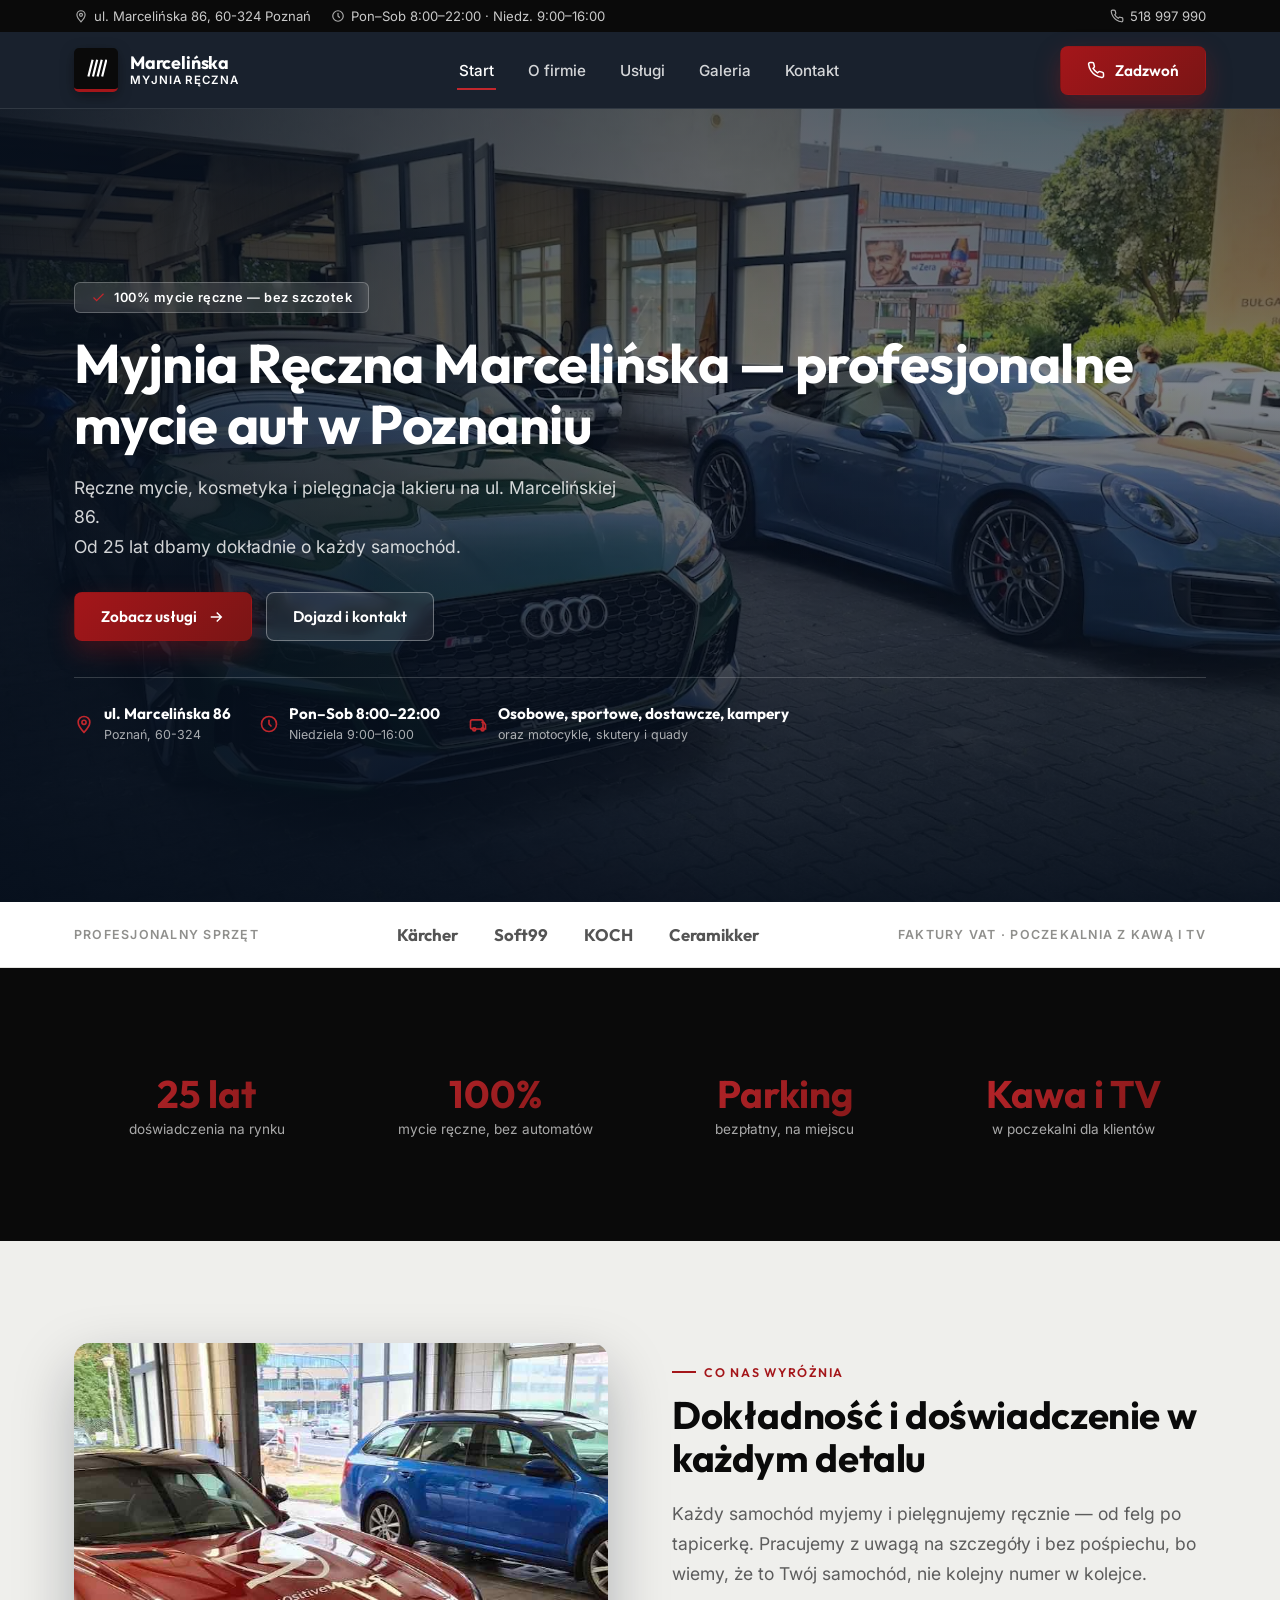
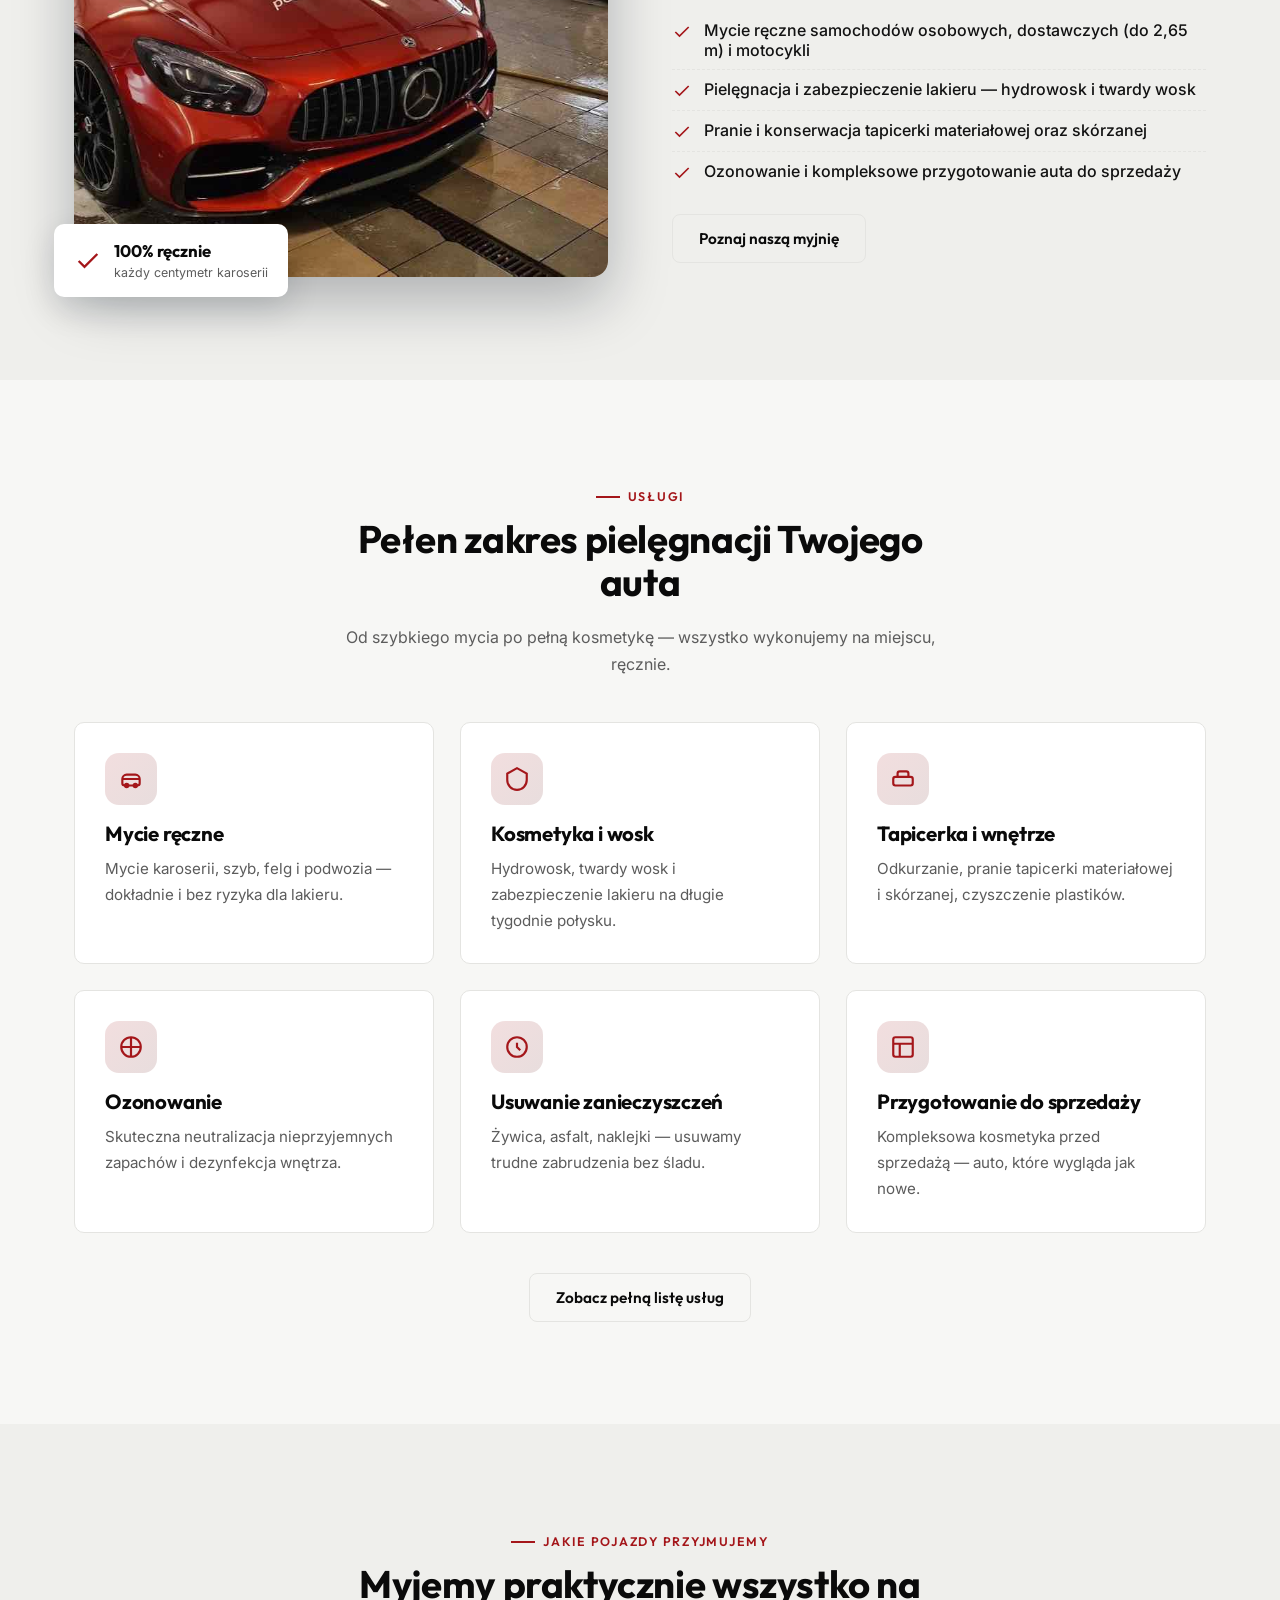
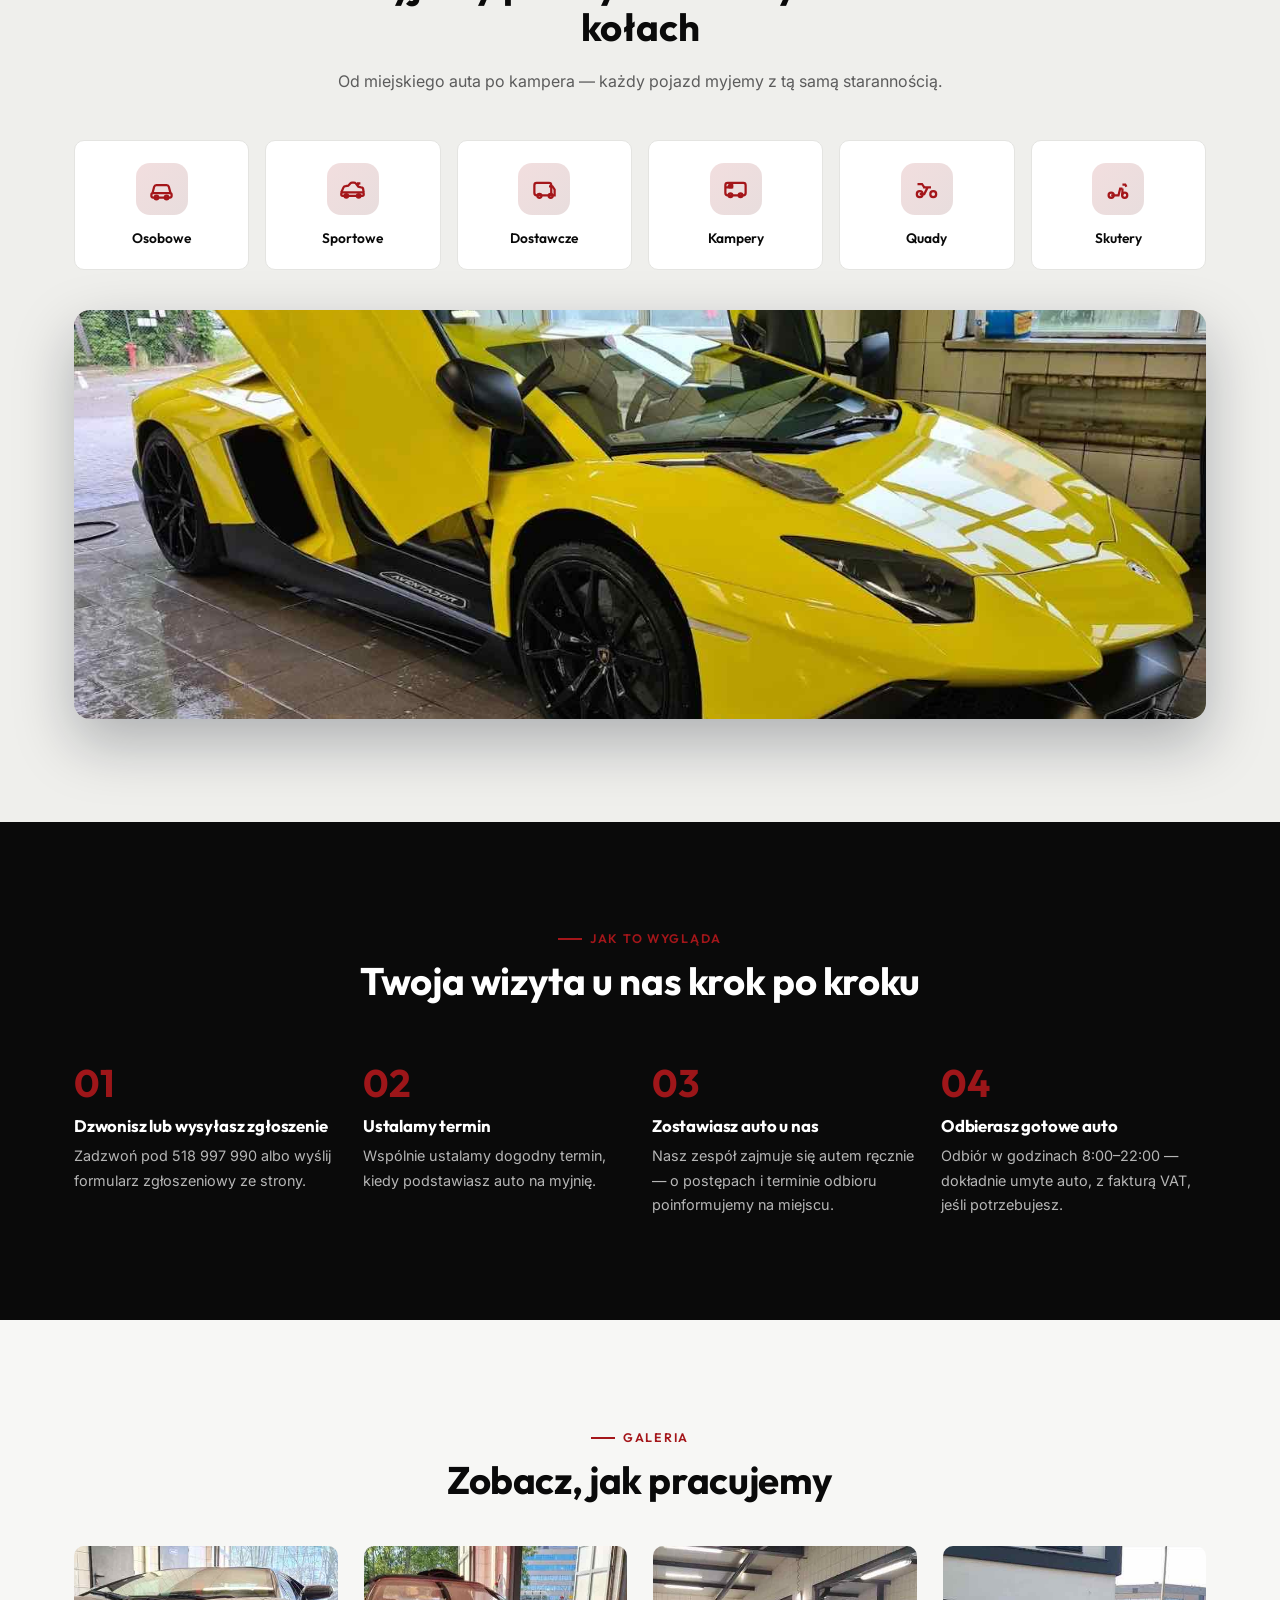
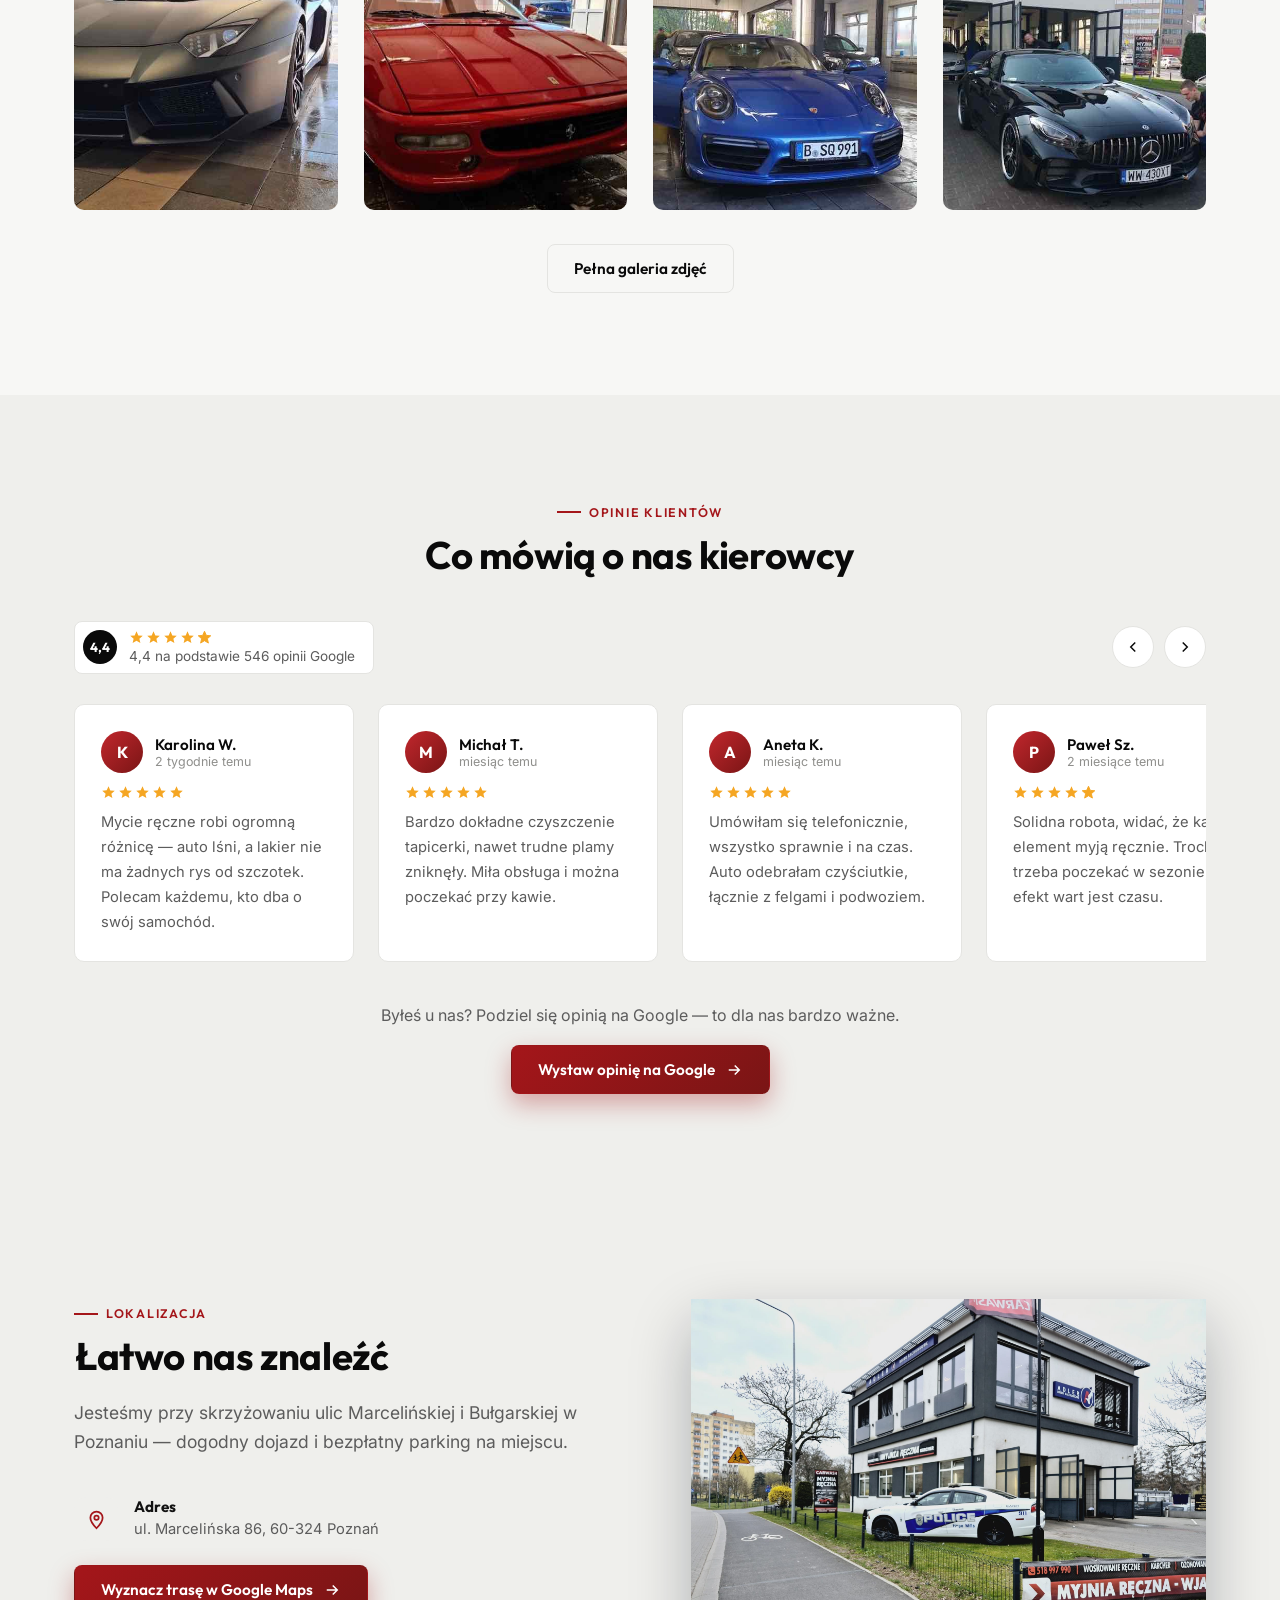
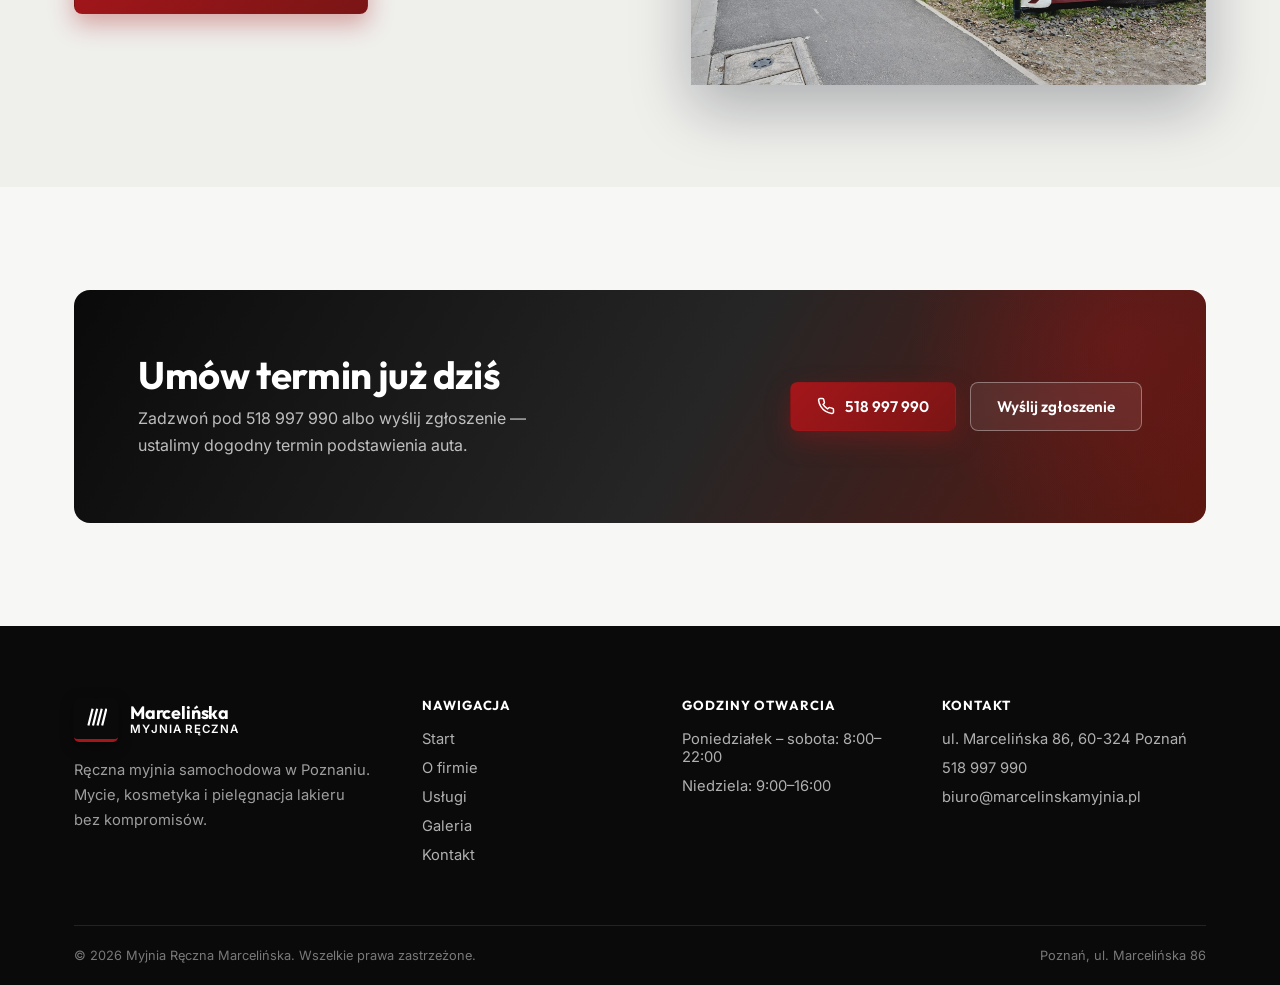
==== commit 128220e3: "Add Lamborghini SV feature photo, sharpen gallery thumbnails - "Myjemy praktycznie wszystko na kołac" ====
--- a/index.html
+++ b/index.html
@@ -140,7 +140,7 @@
         100% mycie ręczne — bez szczotek
       </span>
       <h1>Myjnia Ręczna Marcelińska — profesjonalne mycie aut w Poznaniu</h1>
-      <p class="lead">Ręczne mycie, kosmetyka i pielęgnacja lakieru na ul. Marcelińskiej 86. Od 25 lat dbamy dokładnie o każdy samochód — bez automatów, bez rysowania lakieru.</p>
+      <p class="lead">Ręczne mycie, kosmetyka i pielęgnacja lakieru na ul. Marcelińskiej 86. <br>Od 25 lat dbamy dokładnie o każdy samochód.</p>
       <div class="hero__actions">
         <a href="usugi.html" class="btn btn-primary">
           Zobacz usługi
@@ -341,6 +341,9 @@
           <span>Skutery</span>
         </div>
       </div>
+      <div class="vehicle-feature reveal">
+        <img src="assets/img/gallery/32-lamborghini-sv.jpg" alt="Lamborghini Aventador SV Roadster podczas mycia ręcznego" loading="lazy" width="1400" height="787">
+      </div>
     </div>
   </section>
 
@@ -552,14 +555,15 @@
           </a>
         </div>
         <div class="location-map reveal">
-          <svg viewBox="0 0 400 320" xmlns="http://www.w3.org/2000/svg">
+          <img src="assets/img/gallery/firma_z_dworu.jpeg" alt="firma">
+          <!-- <svg viewBox="0 0 400 320" xmlns="http://www.w3.org/2000/svg">
             <line x1="20" y1="70" x2="380" y2="70" stroke="#ffffff" stroke-width="14" stroke-linecap="round"/>
             <line x1="260" y1="20" x2="260" y2="300" stroke="#ffffff" stroke-width="14" stroke-linecap="round"/>
             <path d="M260 150 H180 V235" stroke="#ffffff" stroke-width="14" stroke-linecap="round" stroke-linejoin="round" fill="none"/>
             <rect x="162" y="222" width="36" height="56" rx="8" fill="#a4161a"/>
             <text x="30" y="50" fill="rgba(255,255,255,0.65)" font-family="Outfit, Segoe UI, sans-serif" font-weight="600" font-size="19" letter-spacing="0.06em">BUŁGARSKA</text>
             <text x="295" y="165" fill="rgba(255,255,255,0.65)" font-family="Outfit, Segoe UI, sans-serif" font-weight="600" font-size="19" letter-spacing="0.06em" text-anchor="middle" transform="rotate(90 295 165)">MARCELIŃSKA</text>
-          </svg>
+          </svg> -->
         </div>
       </div>
     </div>
--- a/assets/css/style.css
+++ b/assets/css/style.css
@@ -35,6 +35,7 @@
   --shadow-sm: 0 2px 10px rgba(10, 20, 35, 0.08);
   --shadow-md: 0 12px 32px rgba(10, 20, 35, 0.14);
   --shadow-lg: 0 24px 60px rgba(6, 15, 28, 0.28);
+  --sahdow-xl: 0 36px 90px rgba(6, 15, 28, 0.48);
 
   --container: 1180px;
 }
@@ -317,9 +318,9 @@
 /* ---------- Hero ---------- */
 .hero {
   position: relative;
-  min-height: 78vh;
-  display: flex;
-  align-items: flex-end;
+  height: calc(100svh - 107px);
+  display: flex;
+  align-items: center;
   color: var(--white);
   overflow: hidden;
 }
@@ -343,9 +344,8 @@
   position: relative;
   z-index: 2;
   padding: 90px 24px 76px;
-  max-width: 720px;
-}
-.hero--page .hero__content { padding: 56px 24px; max-width: 680px; }
+}
+.hero--page .hero__content { padding: 56px 24px; max-width: 600px; }
 .hero__badge {
   display: inline-flex;
   align-items: center;
@@ -707,6 +707,18 @@
   font-weight: 600;
   font-size: 0.86rem;
   color: var(--navy-950);
+}
+.vehicle-feature {
+  margin-top: 40px;
+  border-radius: var(--radius-lg);
+  overflow: hidden;
+  box-shadow: var(--shadow-lg);
+}
+.vehicle-feature img {
+  width: 100%;
+  height: clamp(220px, 32vw, 420px);
+  object-fit: cover;
+  display: block;
 }
 
 /* ---------- Google reviews carousel ---------- */
@@ -834,7 +846,7 @@
 .location-map {
   background: var(--navy-950);
   border-radius: var(--radius-lg);
-  padding: 32px;
+  /* padding: 32px; */
   box-shadow: var(--shadow-lg);
   display: flex;
   align-items: center;
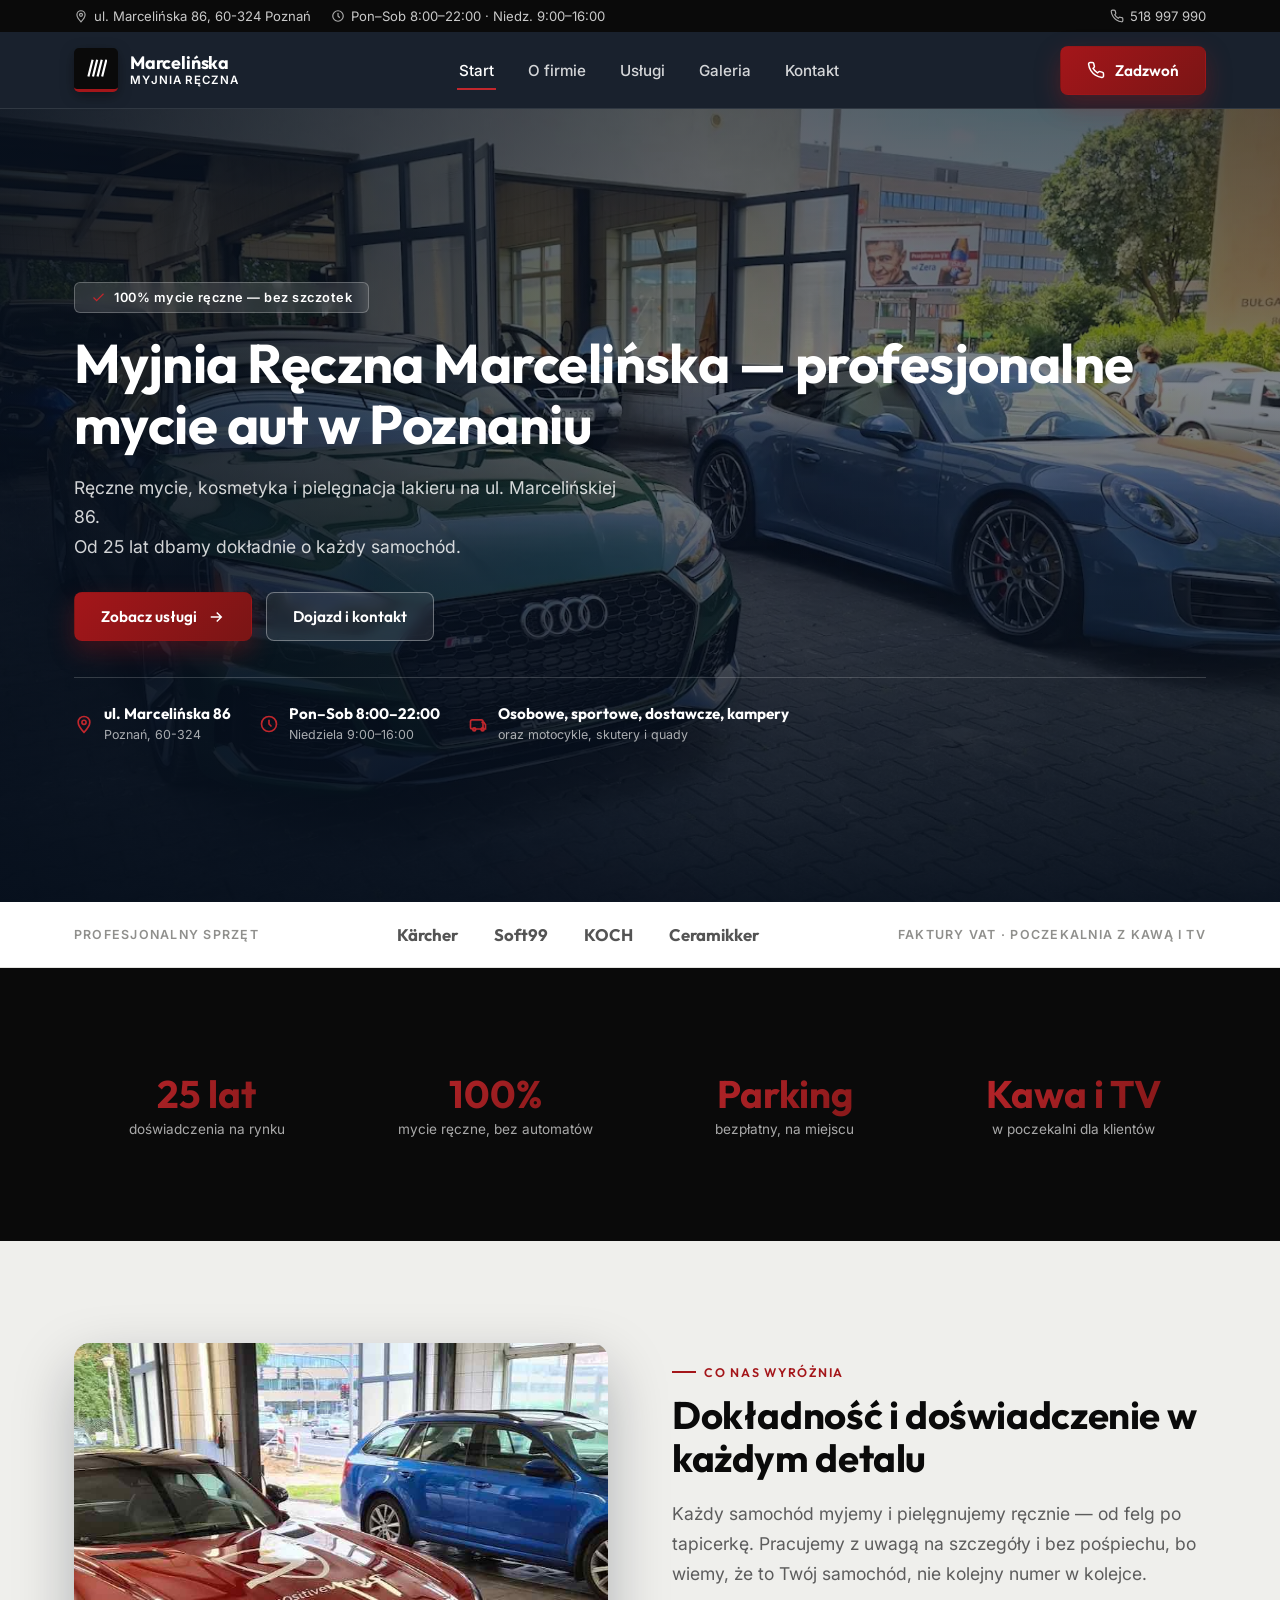
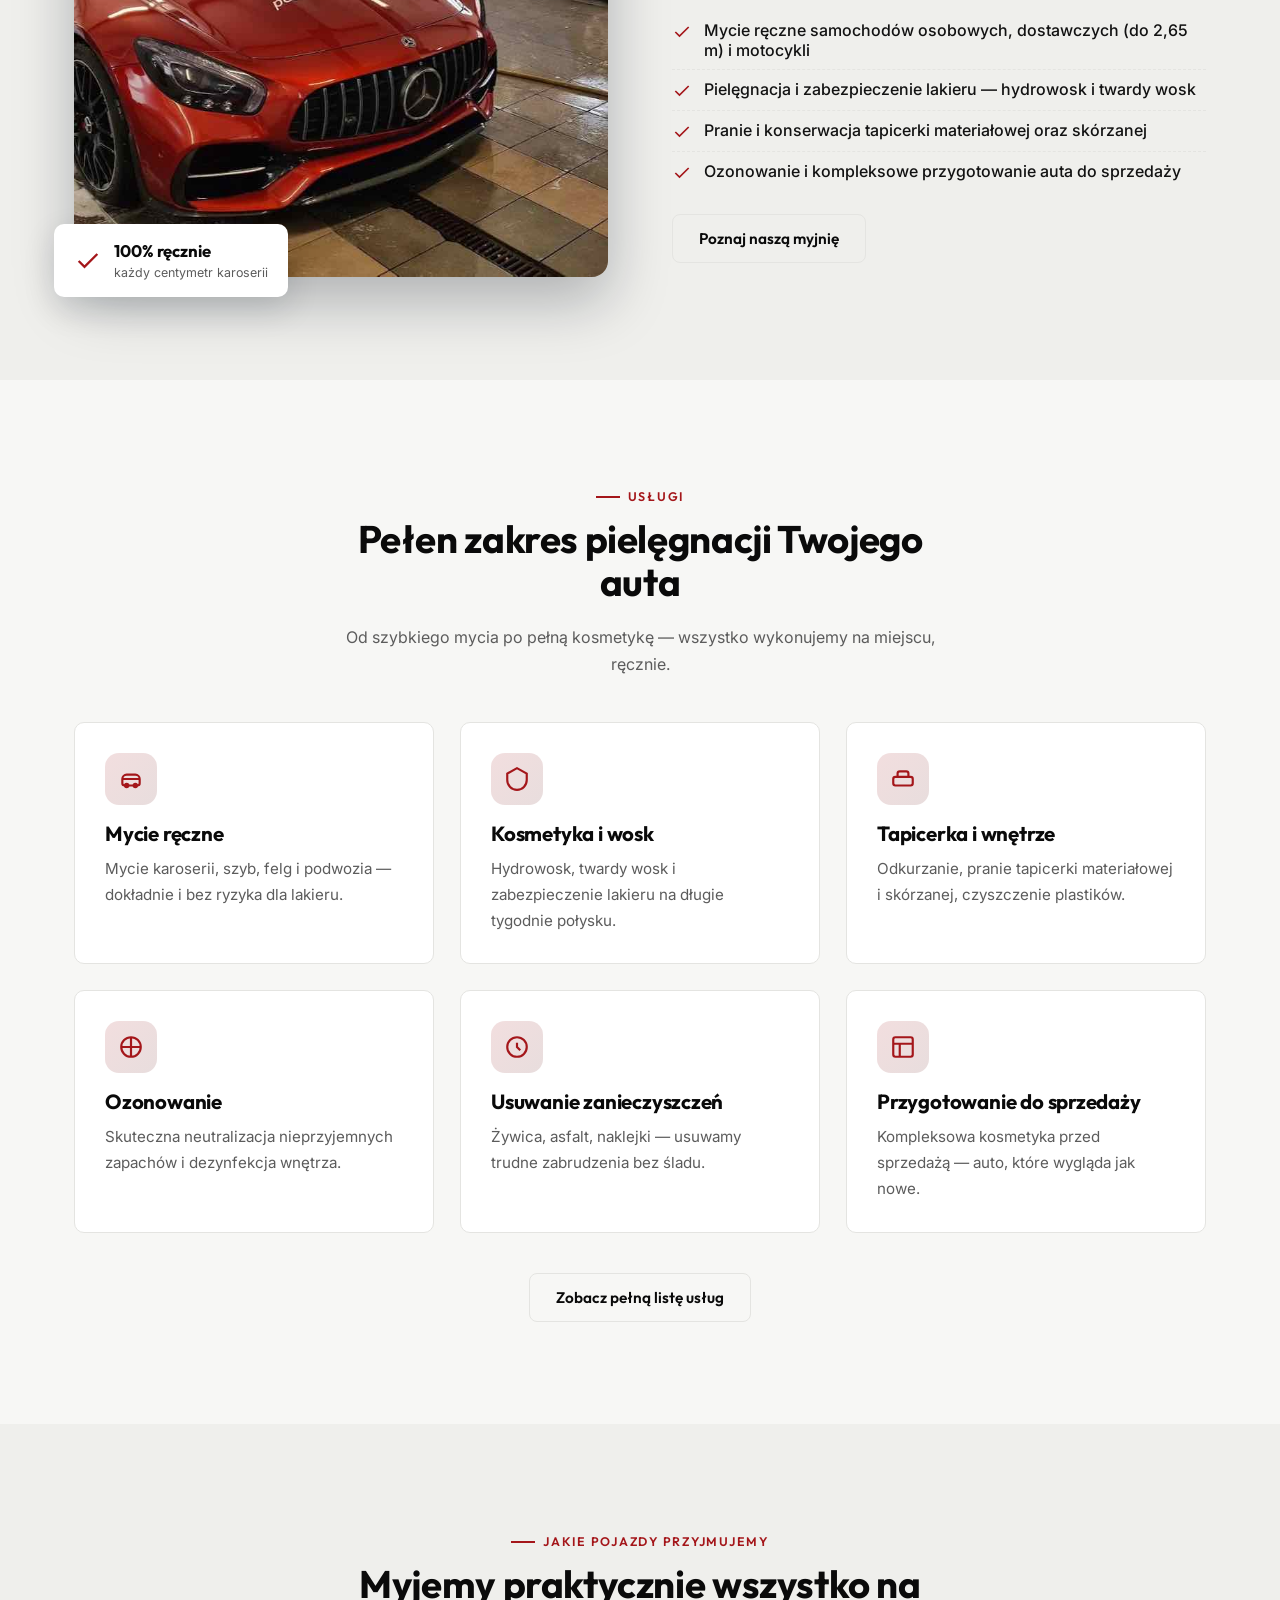
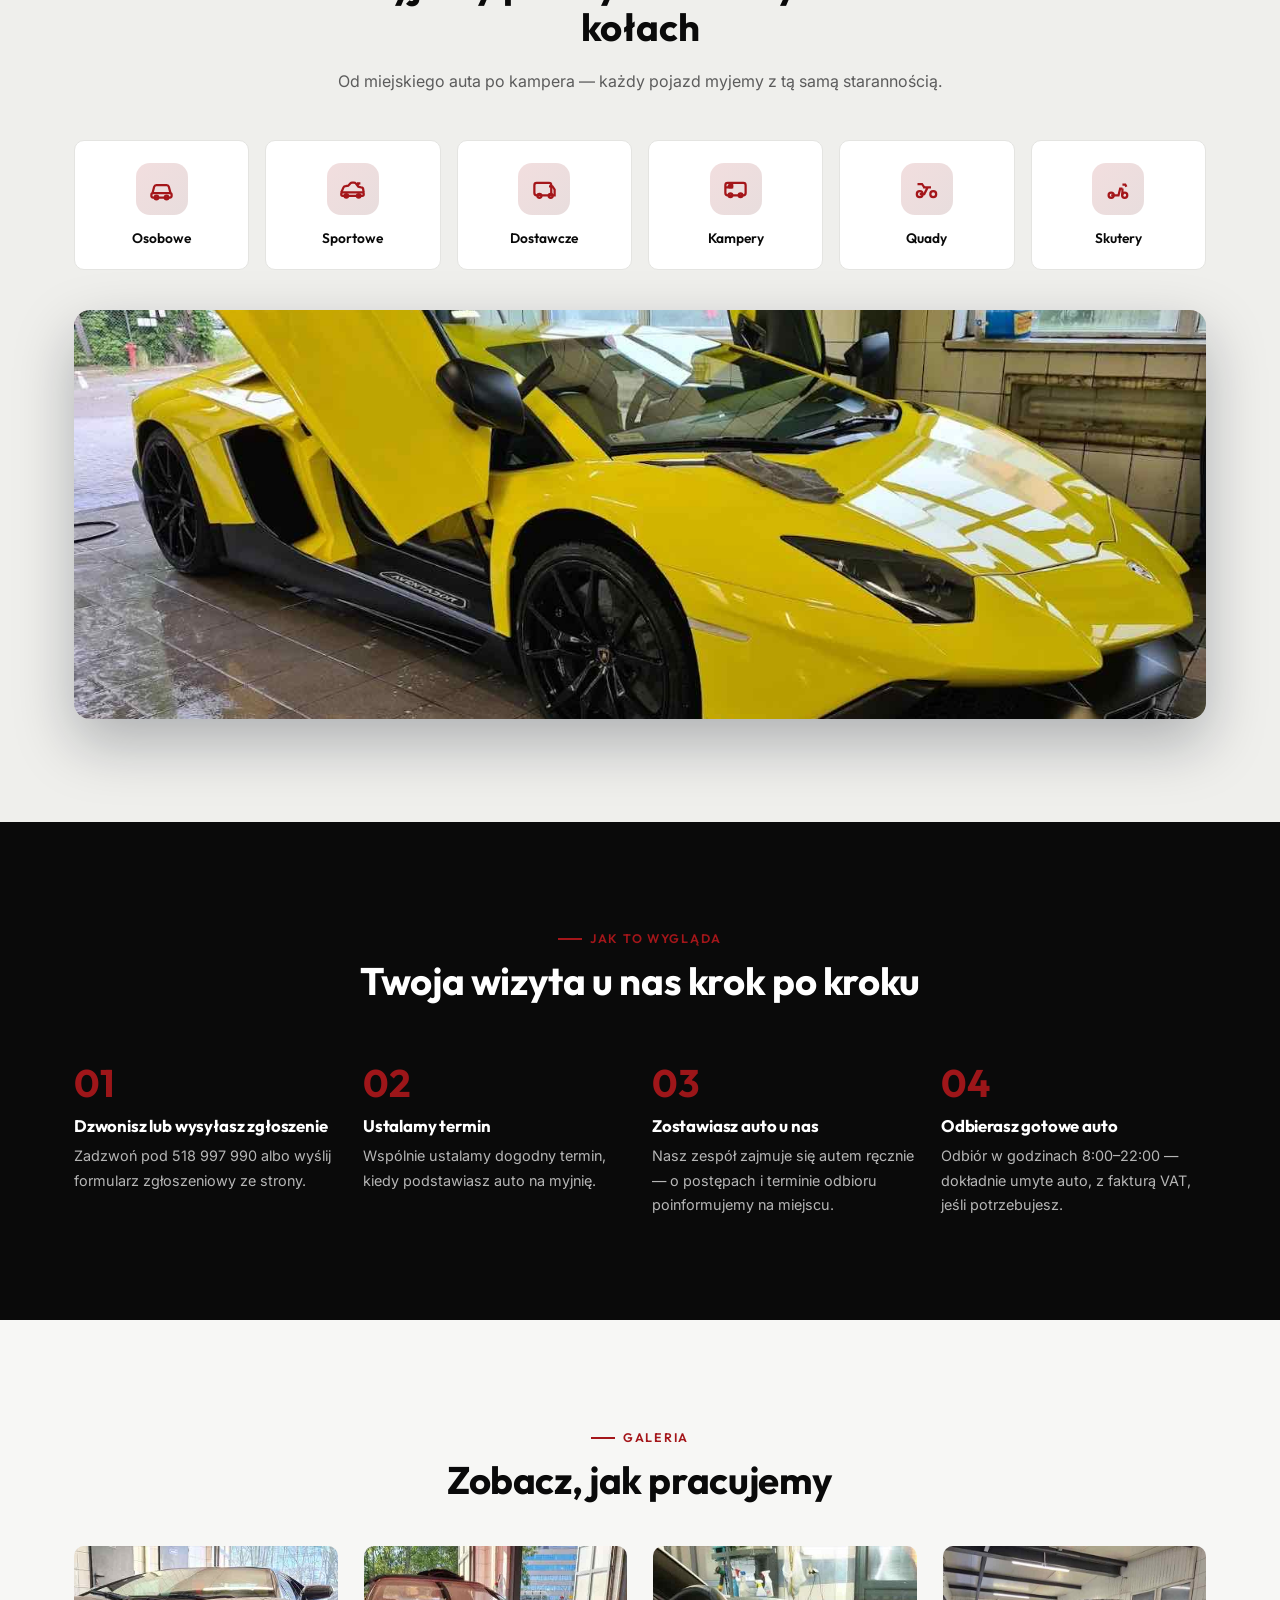
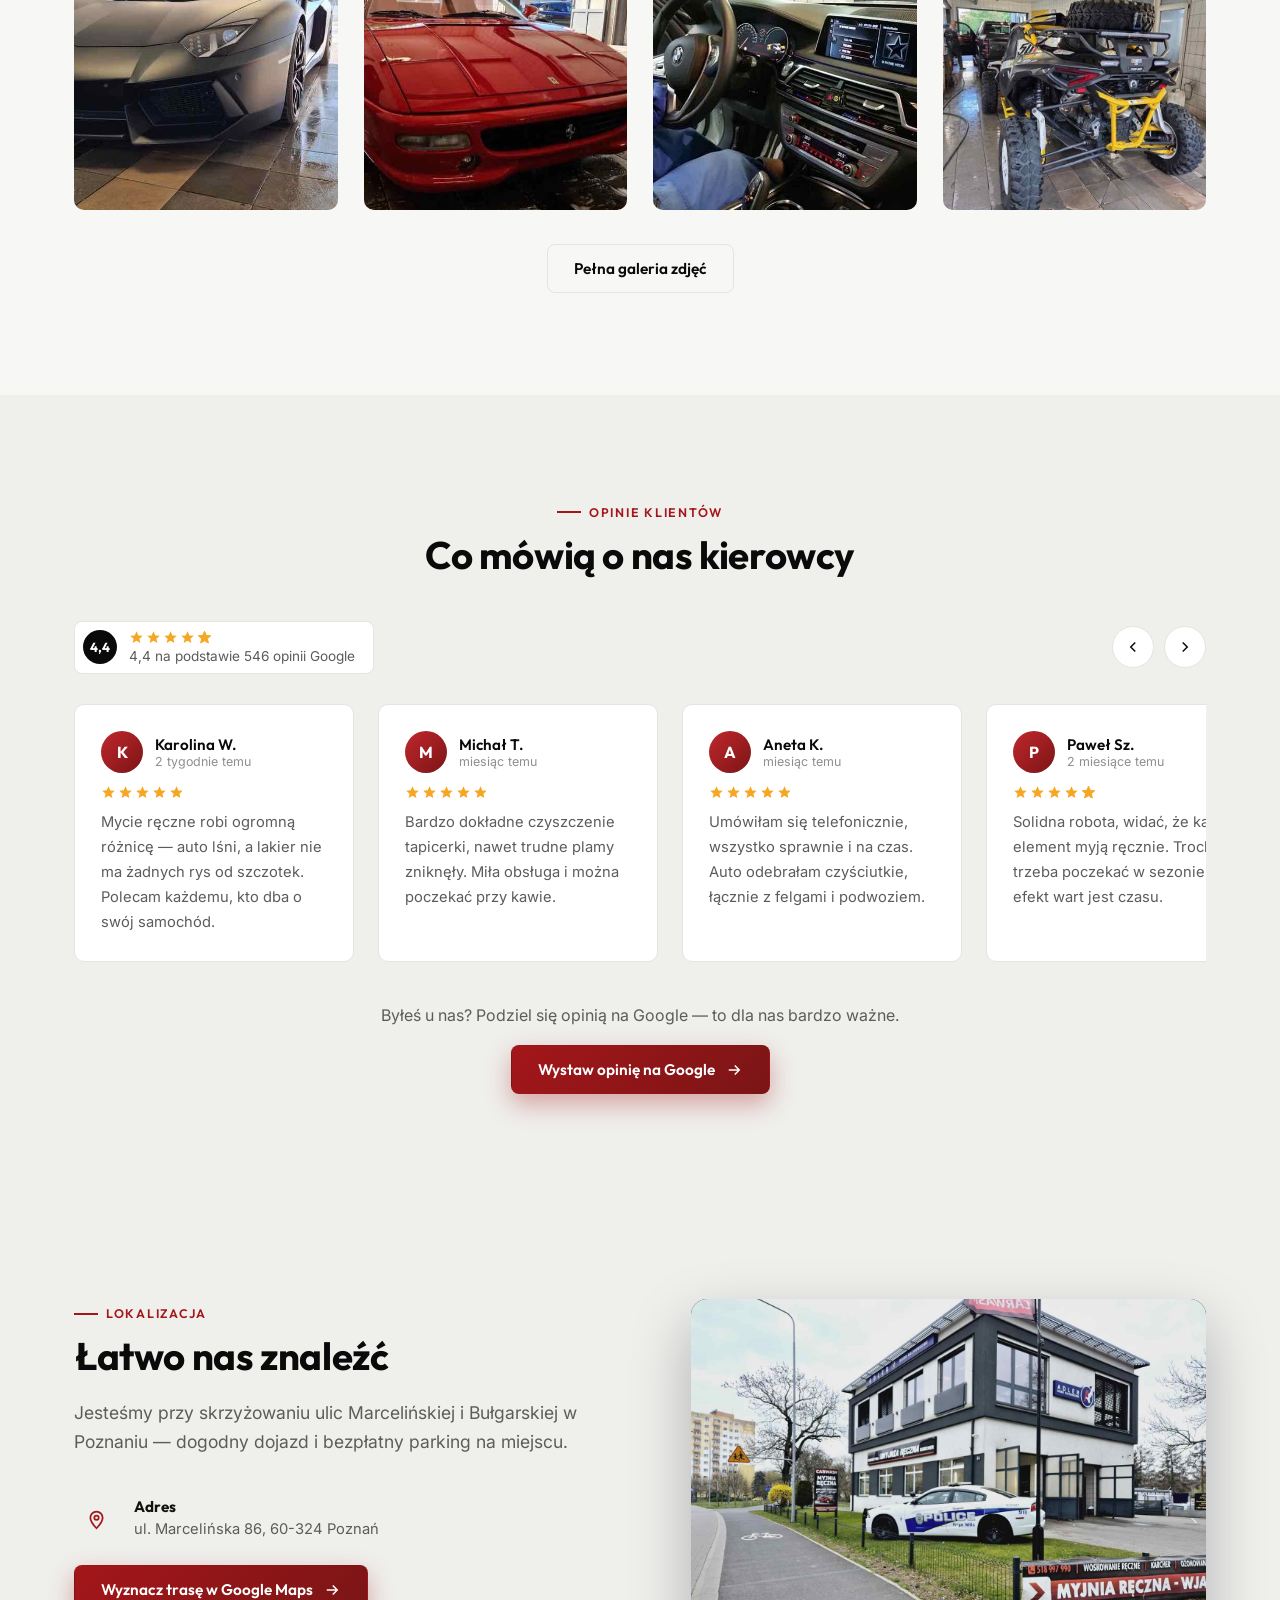
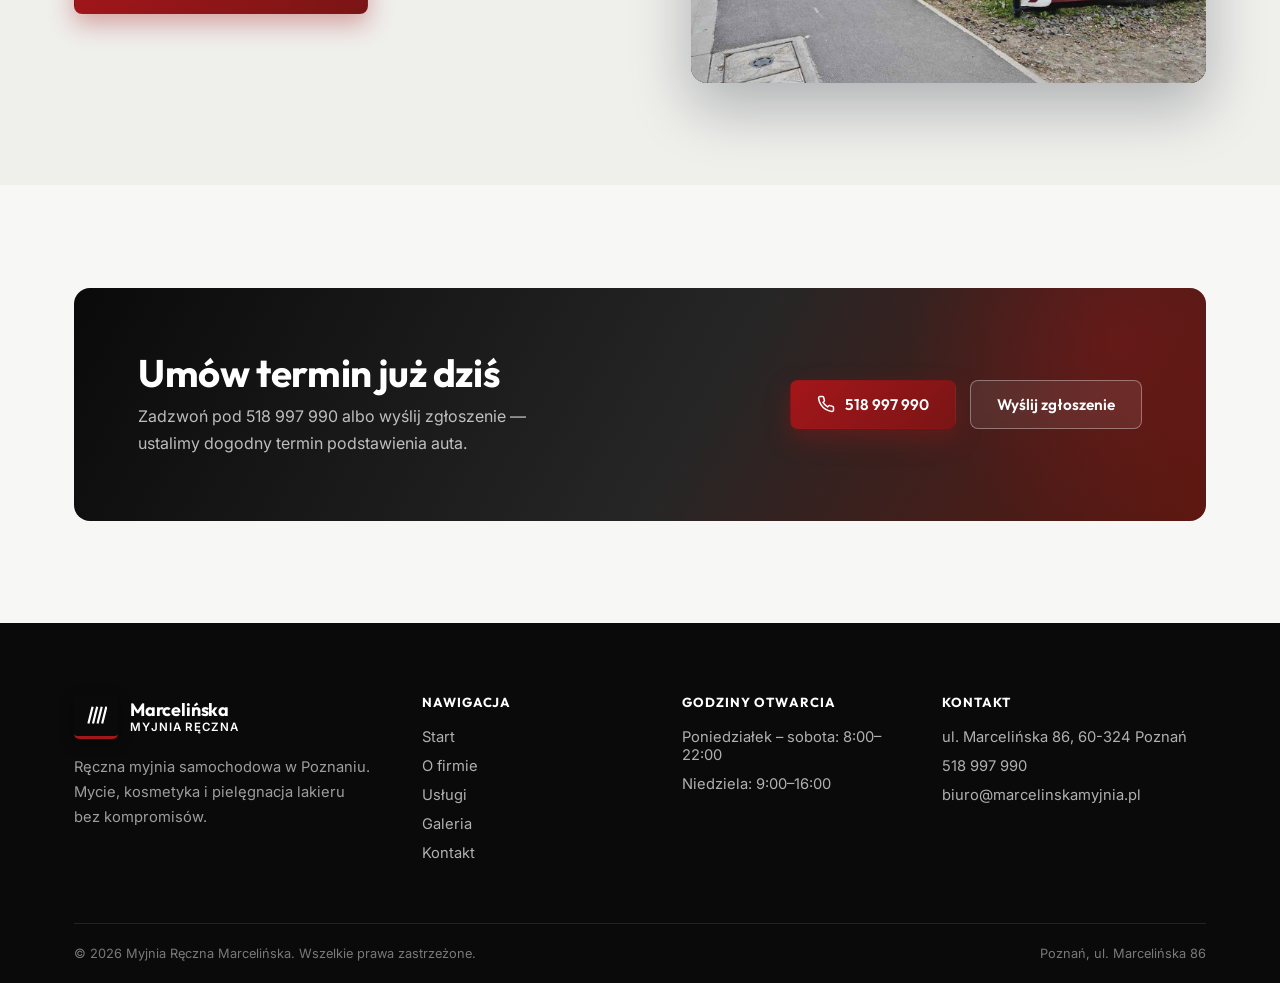
==== commit 48c435bf: "Restore page-hero heights, compress location photo, drop plate shots - .hero now has an explicit hei" ====
--- a/index.html
+++ b/index.html
@@ -387,11 +387,11 @@
         <a href="assets/img/gallery/34-ferrari-f355.jpg" class="gallery-item" style="aspect-ratio:1/1;">
           <img src="assets/img/gallery/34-ferrari-f355-thumb.jpg" alt="Ferrari F355 podczas mycia ręcznego" loading="lazy" width="560" height="560">
         </a>
-        <a href="assets/img/gallery/37-porsche-turbo-cabrio.jpg" class="gallery-item" style="aspect-ratio:1/1;">
-          <img src="assets/img/gallery/37-porsche-turbo-cabrio-thumb.jpg" alt="Porsche 911 Turbo Cabrio po myciu" loading="lazy" width="560" height="560">
+        <a href="assets/img/gallery/42-bmw-deska-rozdzielcza.jpg" class="gallery-item" style="aspect-ratio:1/1;">
+          <img src="assets/img/gallery/42-bmw-deska-rozdzielcza-thumb.jpg" alt="Czyszczenie deski rozdzielczej BMW" loading="lazy" width="560" height="560">
         </a>
-        <a href="assets/img/gallery/35-amg-gtr-detailing.jpg" class="gallery-item" style="aspect-ratio:1/1;">
-          <img src="assets/img/gallery/35-amg-gtr-detailing-thumb.jpg" alt="Mercedes-AMG GT R — pielęgnacja felg" loading="lazy" width="560" height="560">
+        <a href="assets/img/gallery/23-buggy.jpg" class="gallery-item" style="aspect-ratio:1/1;">
+          <img src="assets/img/gallery/23-buggy-thumb.jpg" alt="Mycie pojazdu terenowego buggy" loading="lazy" width="560" height="560">
         </a>
       </div>
       <div class="text-center reveal" style="margin-top:34px;">
@@ -555,15 +555,7 @@
           </a>
         </div>
         <div class="location-map reveal">
-          <img src="assets/img/gallery/firma_z_dworu.jpeg" alt="firma">
-          <!-- <svg viewBox="0 0 400 320" xmlns="http://www.w3.org/2000/svg">
-            <line x1="20" y1="70" x2="380" y2="70" stroke="#ffffff" stroke-width="14" stroke-linecap="round"/>
-            <line x1="260" y1="20" x2="260" y2="300" stroke="#ffffff" stroke-width="14" stroke-linecap="round"/>
-            <path d="M260 150 H180 V235" stroke="#ffffff" stroke-width="14" stroke-linecap="round" stroke-linejoin="round" fill="none"/>
-            <rect x="162" y="222" width="36" height="56" rx="8" fill="#a4161a"/>
-            <text x="30" y="50" fill="rgba(255,255,255,0.65)" font-family="Outfit, Segoe UI, sans-serif" font-weight="600" font-size="19" letter-spacing="0.06em">BUŁGARSKA</text>
-            <text x="295" y="165" fill="rgba(255,255,255,0.65)" font-family="Outfit, Segoe UI, sans-serif" font-weight="600" font-size="19" letter-spacing="0.06em" text-anchor="middle" transform="rotate(90 295 165)">MARCELIŃSKA</text>
-          </svg> -->
+          <img src="assets/img/lokalizacja.jpg" alt="Budynek myjni Marcelińska od strony ulicy" loading="lazy" width="1400" height="1050">
         </div>
       </div>
     </div>
--- a/assets/css/style.css
+++ b/assets/css/style.css
@@ -324,7 +324,7 @@
   color: var(--white);
   overflow: hidden;
 }
-.hero--page { min-height: 46vh; align-items: center; }
+.hero--page { height: 350px; align-items: center; }
 .hero__bg {
   position: absolute;
   inset: 0;
@@ -846,13 +846,11 @@
 .location-map {
   background: var(--navy-950);
   border-radius: var(--radius-lg);
-  /* padding: 32px; */
   box-shadow: var(--shadow-lg);
-  display: flex;
-  align-items: center;
-  justify-content: center;
-}
-.location-map svg { width: 100%; height: auto; display: block; }
+  overflow: hidden;
+  height: clamp(280px, 30vw, 420px);
+}
+.location-map img { width: 100%; height: 100%; object-fit: cover; display: block; }
 
 .hours-table { width: 100%; border-collapse: collapse; margin-top: 18px; }
 .hours-table td { padding: 9px 0; font-size: 0.92rem; border-bottom: 1px dashed var(--line); }
@@ -1061,7 +1059,7 @@
   .brand__mark svg { width: 20px; height: 20px; }
   .brand__name { font-size: 1rem; }
   .hero { min-height: 86vh; }
-  .hero--page { min-height: 32vh; }
+  .hero--page { height: auto; min-height: 0; }
   .hero--page .hero__content { padding: 36px 24px; }
   .hero__actions .btn { flex: 1; }
   .grid-4, .grid-3, .grid-2 { grid-template-columns: 1fr; }
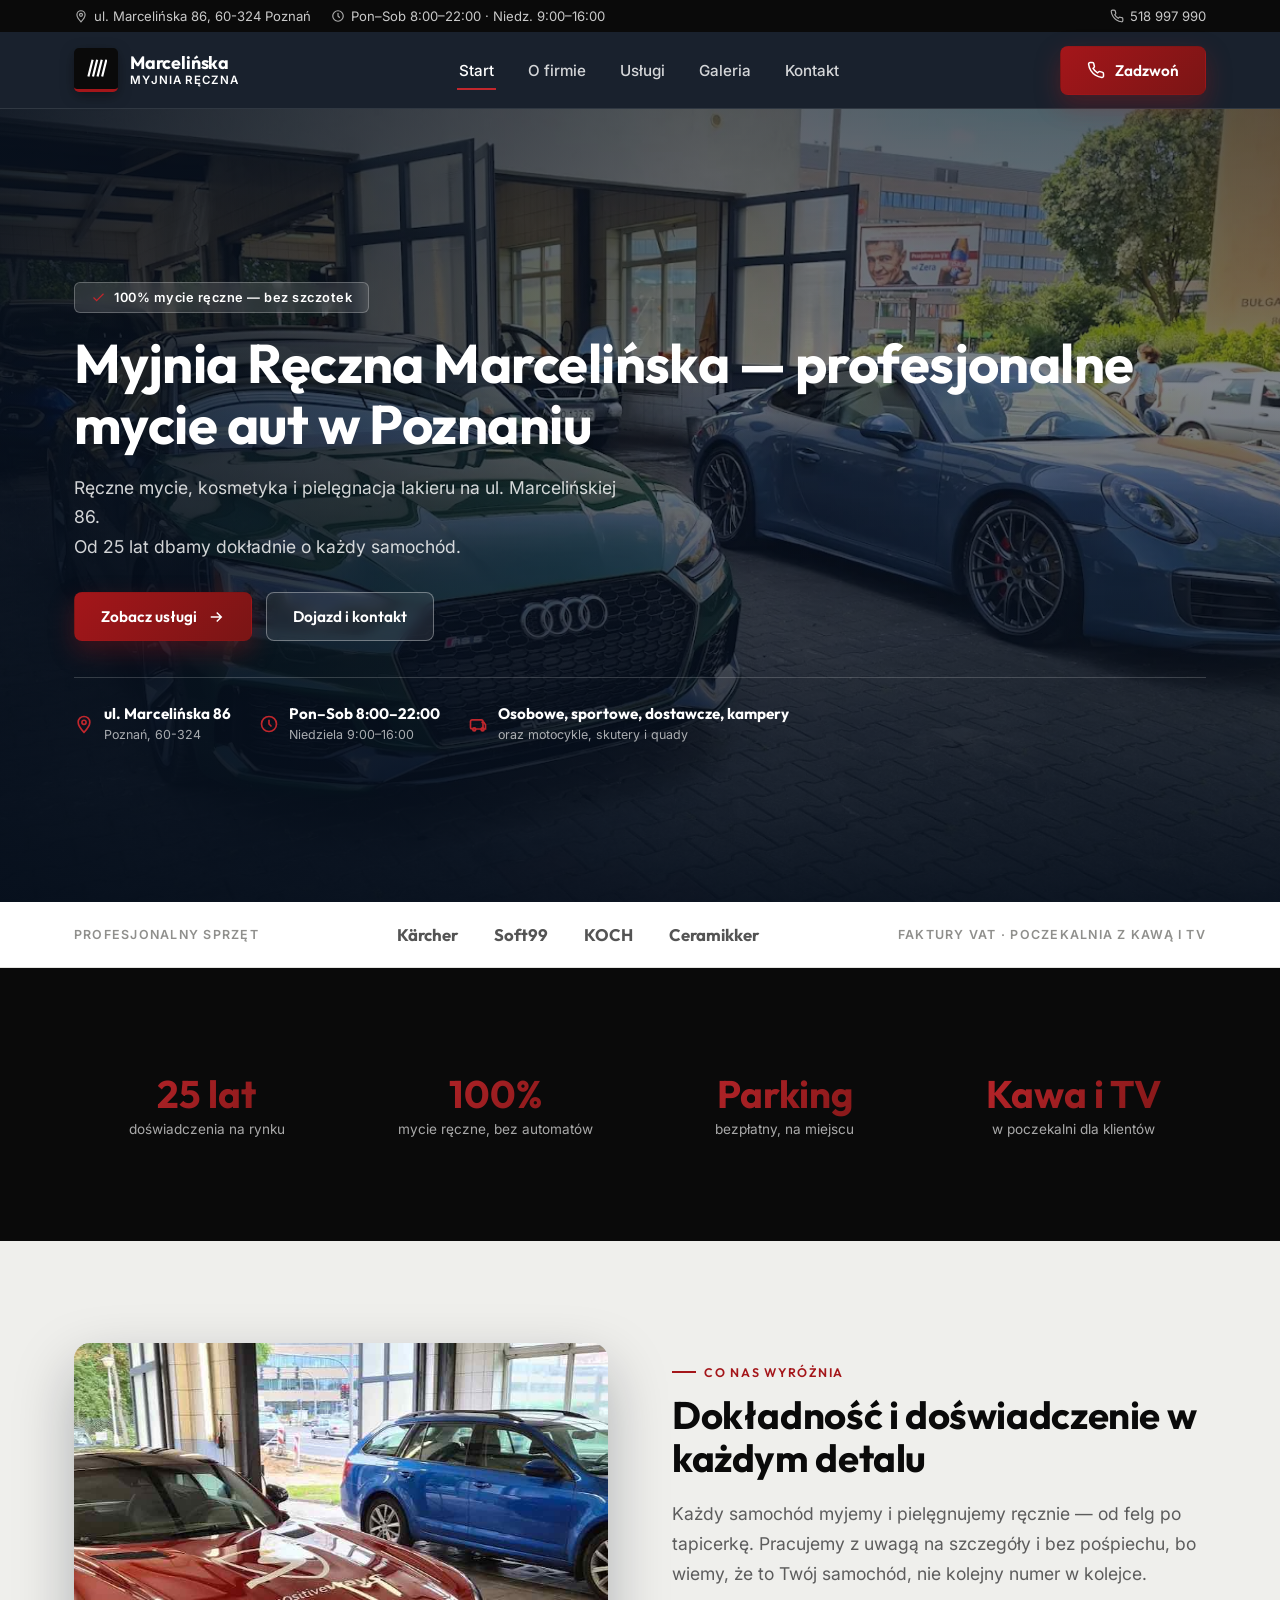
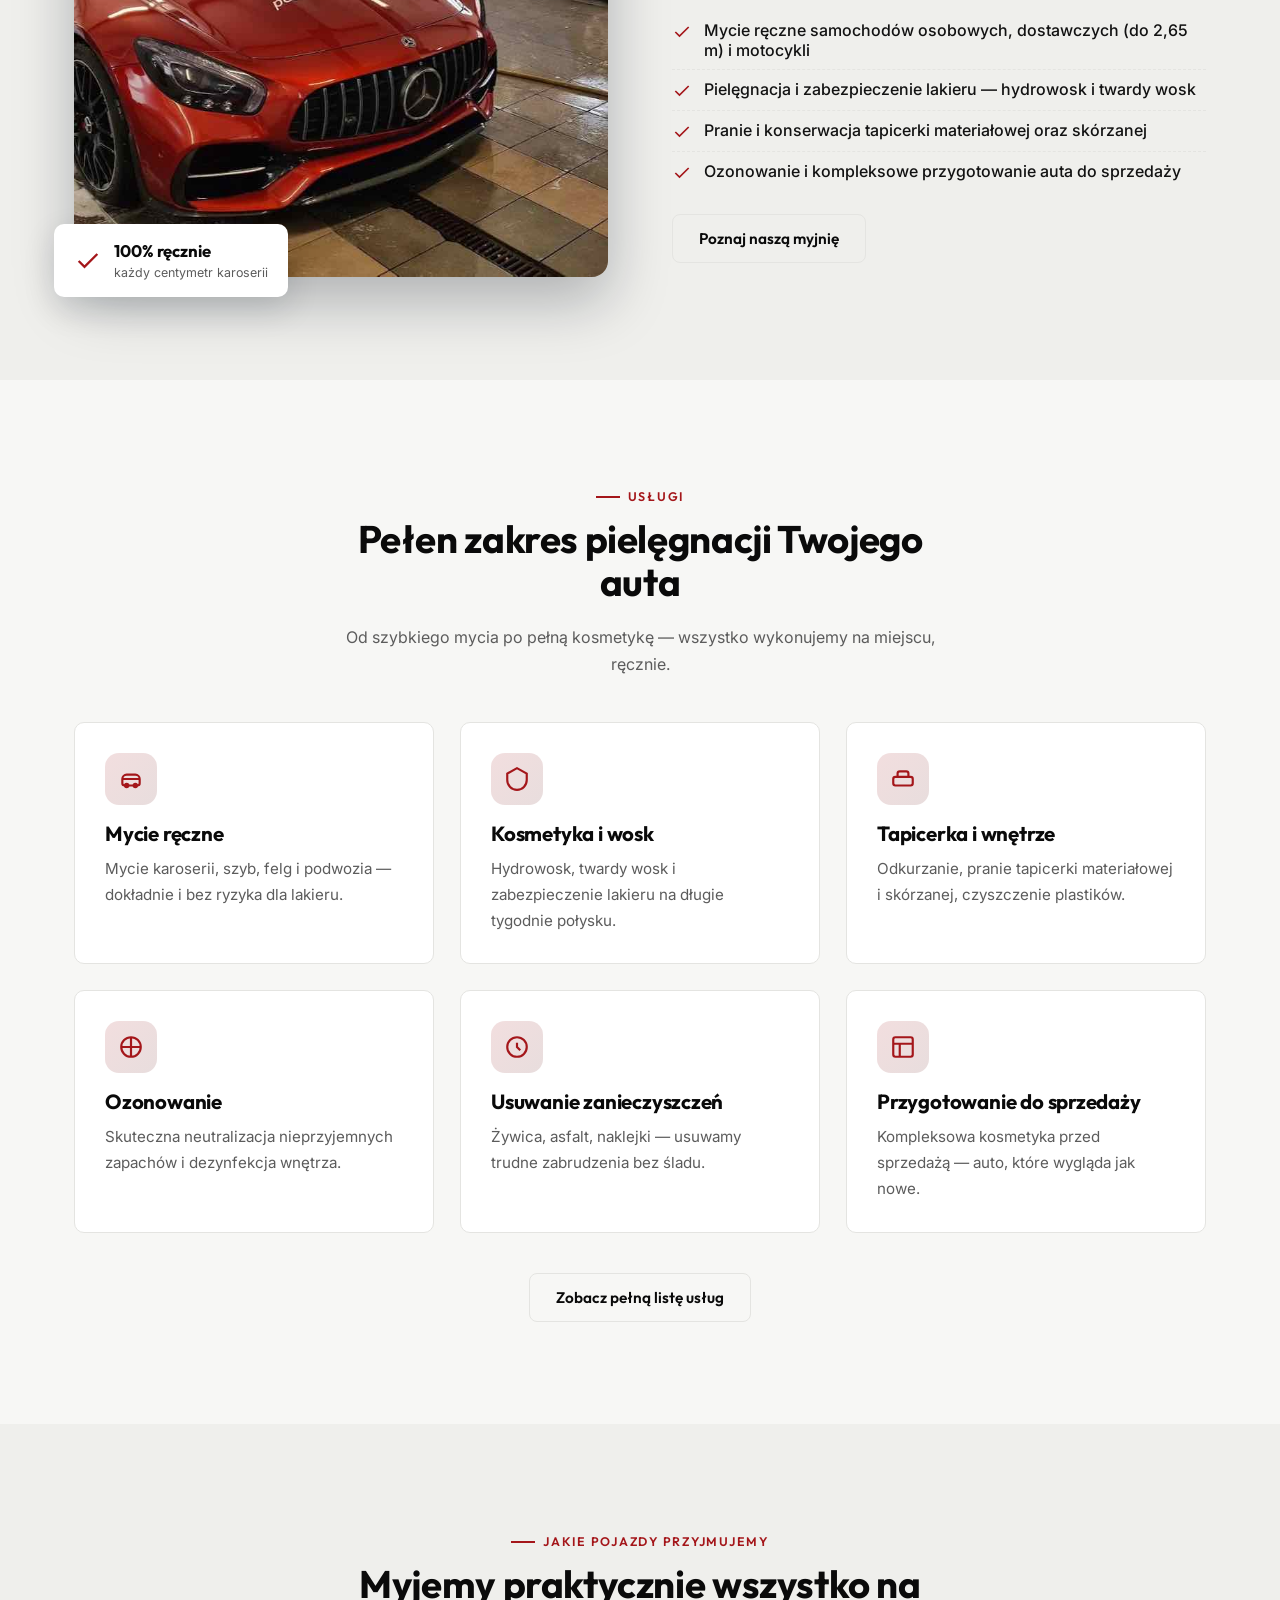
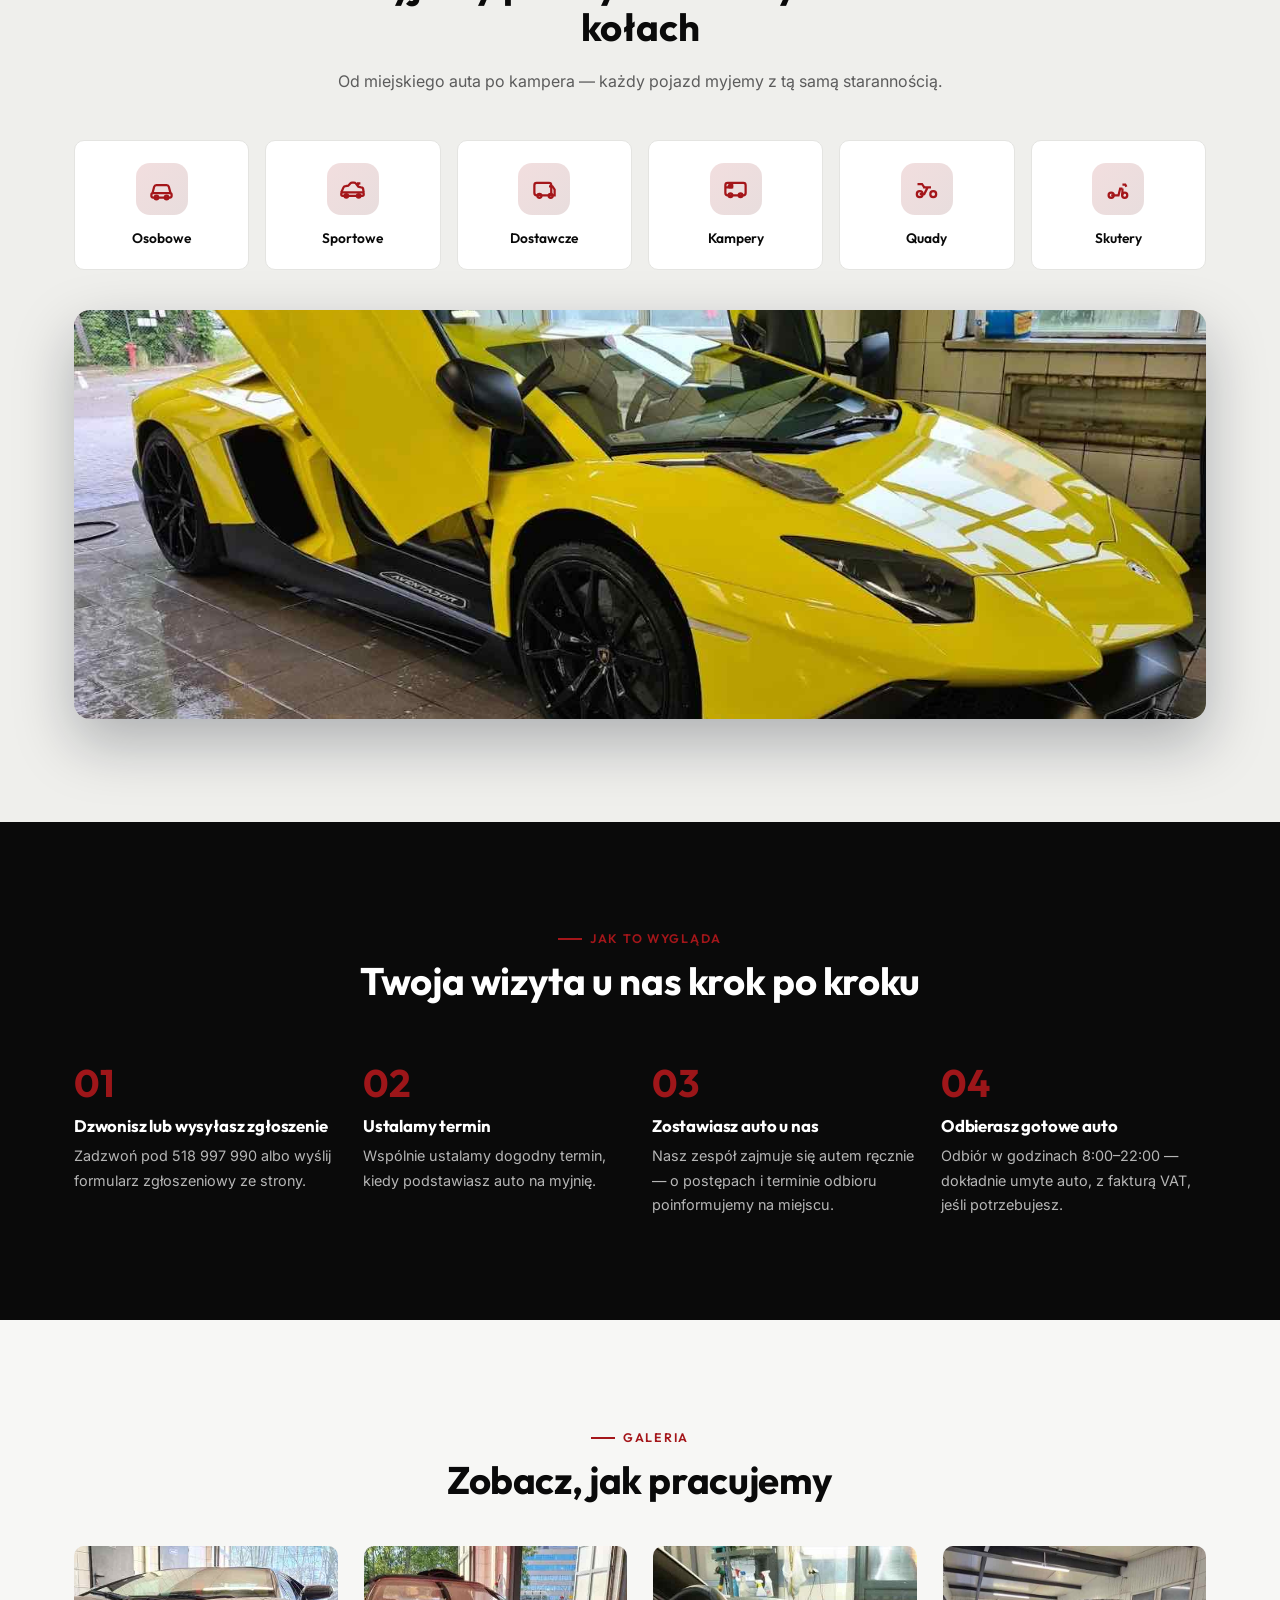
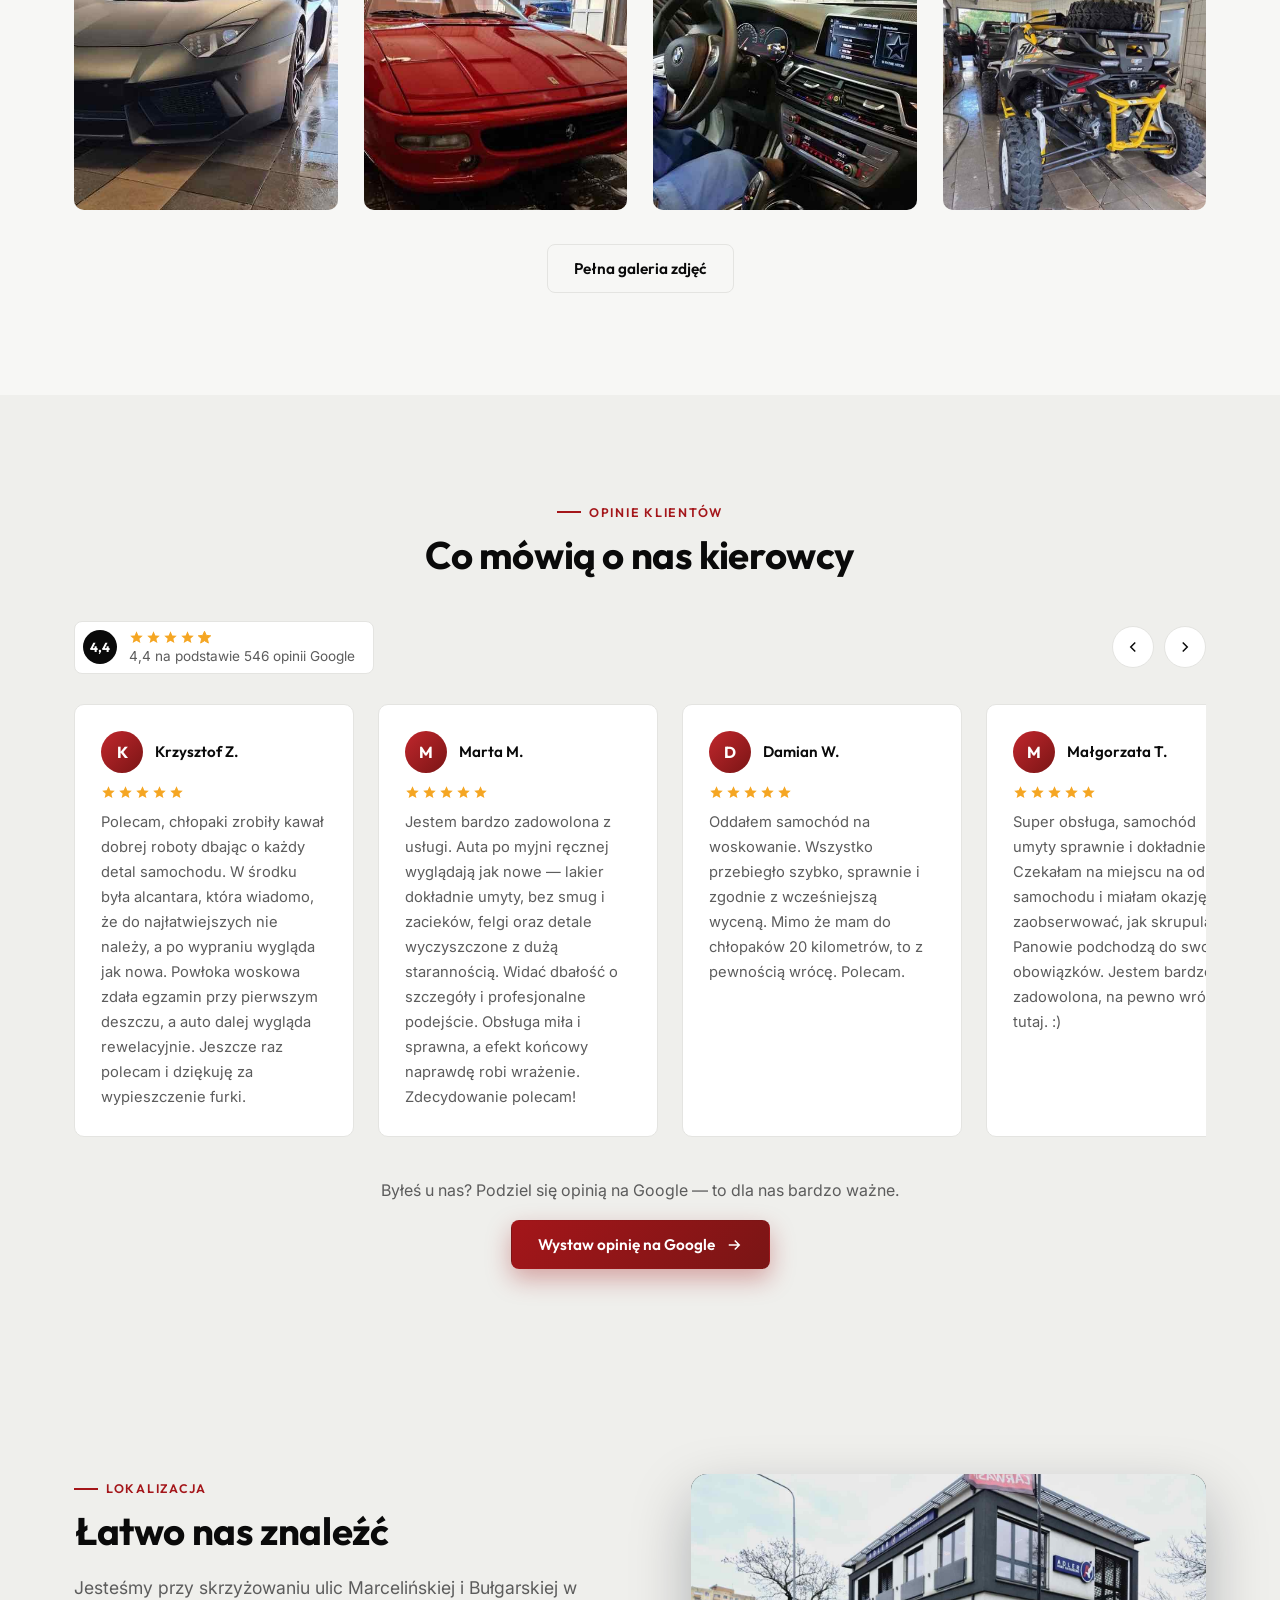
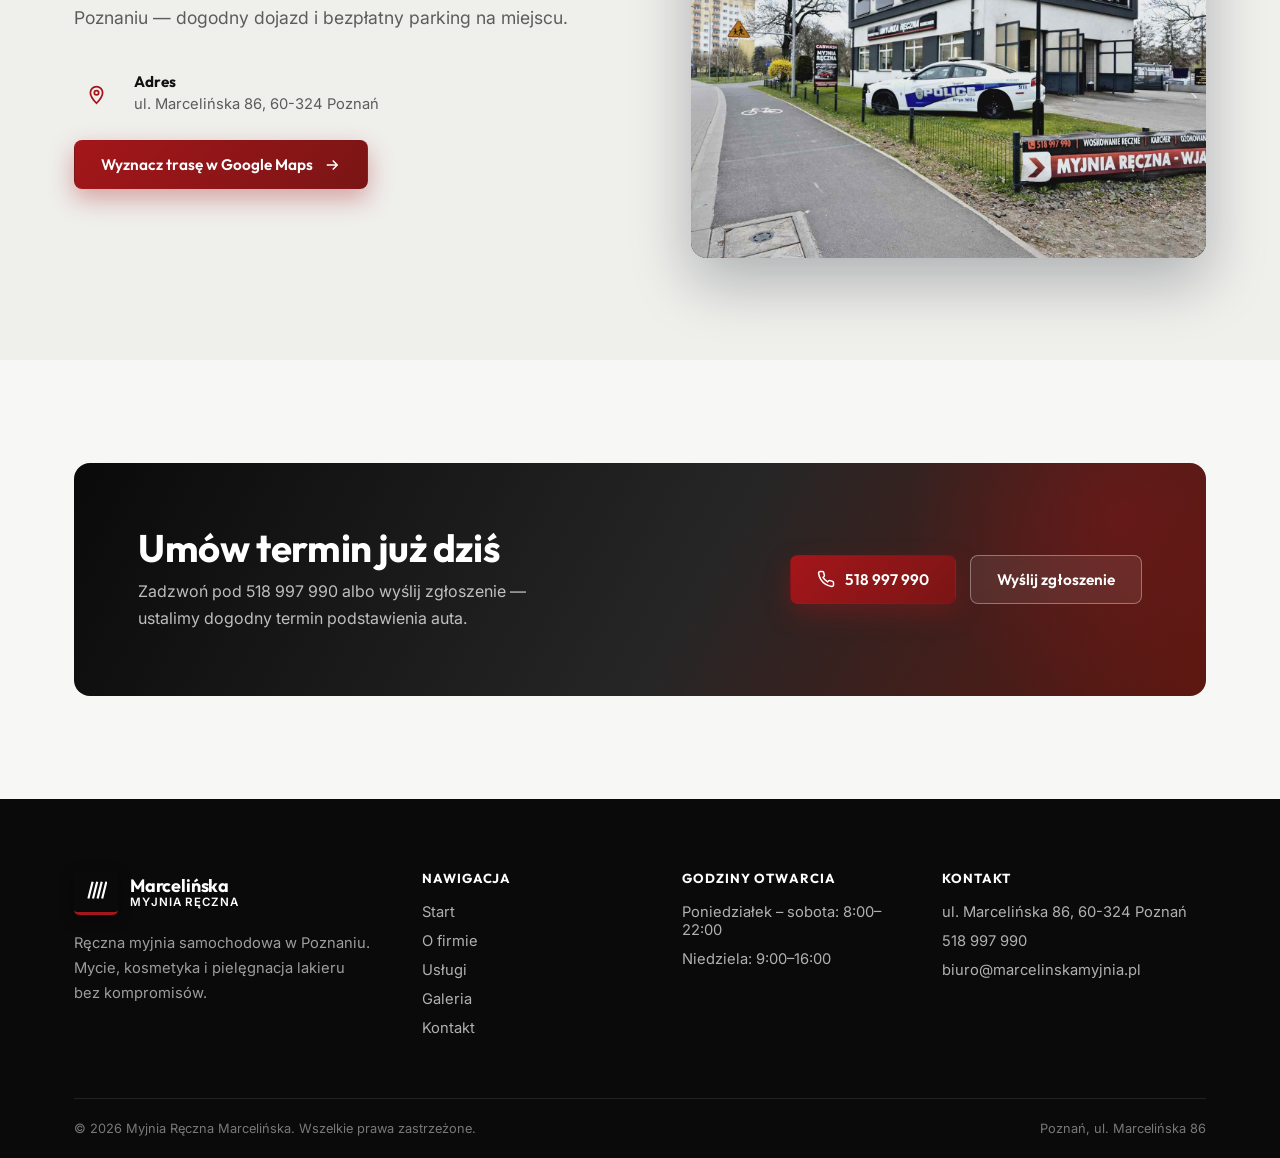
==== commit 7c78f1f9: "Replace placeholder reviews with real customer testimonials Swap the 5 placeholder review cards for " ====
--- a/index.html
+++ b/index.html
@@ -430,93 +430,135 @@
         </div>
       </div>
 
-      <!-- OPINIE TESTOWE — przykładowe wpisy do podmiany na prawdziwe opinie klientów -->
       <div class="reviews-carousel reveal">
         <div class="reviews-track">
           <div class="review-card">
             <div class="review-card__head">
               <span class="review-card__avatar">K</span>
               <div>
-                <div class="review-card__name">Karolina W.</div>
-                <div class="review-card__date">2 tygodnie temu</div>
-              </div>
-            </div>
-            <div class="review-card__stars">
-              <svg viewBox="0 0 24 24" fill="currentColor"><path d="M12 2l2.9 6.6 7.1.6-5.4 4.7 1.6 7-6.2-3.8-6.2 3.8 1.6-7L2 9.2l7.1-.6L12 2z"/></svg>
-              <svg viewBox="0 0 24 24" fill="currentColor"><path d="M12 2l2.9 6.6 7.1.6-5.4 4.7 1.6 7-6.2-3.8-6.2 3.8 1.6-7L2 9.2l7.1-.6L12 2z"/></svg>
-              <svg viewBox="0 0 24 24" fill="currentColor"><path d="M12 2l2.9 6.6 7.1.6-5.4 4.7 1.6 7-6.2-3.8-6.2 3.8 1.6-7L2 9.2l7.1-.6L12 2z"/></svg>
-              <svg viewBox="0 0 24 24" fill="currentColor"><path d="M12 2l2.9 6.6 7.1.6-5.4 4.7 1.6 7-6.2-3.8-6.2 3.8 1.6-7L2 9.2l7.1-.6L12 2z"/></svg>
-              <svg viewBox="0 0 24 24" fill="currentColor"><path d="M12 2l2.9 6.6 7.1.6-5.4 4.7 1.6 7-6.2-3.8-6.2 3.8 1.6-7L2 9.2l7.1-.6L12 2z"/></svg>
-            </div>
-            <p>Mycie ręczne robi ogromną różnicę — auto lśni, a lakier nie ma żadnych rys od szczotek. Polecam każdemu, kto dba o swój samochód.</p>
+                <div class="review-card__name">Krzysztof Z.</div>
+              </div>
+            </div>
+            <div class="review-card__stars">
+              <svg viewBox="0 0 24 24" fill="currentColor"><path d="M12 2l2.9 6.6 7.1.6-5.4 4.7 1.6 7-6.2-3.8-6.2 3.8 1.6-7L2 9.2l7.1-.6L12 2z"/></svg>
+              <svg viewBox="0 0 24 24" fill="currentColor"><path d="M12 2l2.9 6.6 7.1.6-5.4 4.7 1.6 7-6.2-3.8-6.2 3.8 1.6-7L2 9.2l7.1-.6L12 2z"/></svg>
+              <svg viewBox="0 0 24 24" fill="currentColor"><path d="M12 2l2.9 6.6 7.1.6-5.4 4.7 1.6 7-6.2-3.8-6.2 3.8 1.6-7L2 9.2l7.1-.6L12 2z"/></svg>
+              <svg viewBox="0 0 24 24" fill="currentColor"><path d="M12 2l2.9 6.6 7.1.6-5.4 4.7 1.6 7-6.2-3.8-6.2 3.8 1.6-7L2 9.2l7.1-.6L12 2z"/></svg>
+              <svg viewBox="0 0 24 24" fill="currentColor"><path d="M12 2l2.9 6.6 7.1.6-5.4 4.7 1.6 7-6.2-3.8-6.2 3.8 1.6-7L2 9.2l7.1-.6L12 2z"/></svg>
+            </div>
+            <p>Polecam, chłopaki zrobiły kawał dobrej roboty dbając o każdy detal samochodu. W środku była alcantara, która wiadomo, że do najłatwiejszych nie należy, a po wypraniu wygląda jak nowa. Powłoka woskowa zdała egzamin przy pierwszym deszczu, a auto dalej wygląda rewelacyjnie. Jeszcze raz polecam i dziękuję za wypieszczenie furki.</p>
           </div>
           <div class="review-card">
             <div class="review-card__head">
               <span class="review-card__avatar">M</span>
               <div>
-                <div class="review-card__name">Michał T.</div>
-                <div class="review-card__date">miesiąc temu</div>
-              </div>
-            </div>
-            <div class="review-card__stars">
-              <svg viewBox="0 0 24 24" fill="currentColor"><path d="M12 2l2.9 6.6 7.1.6-5.4 4.7 1.6 7-6.2-3.8-6.2 3.8 1.6-7L2 9.2l7.1-.6L12 2z"/></svg>
-              <svg viewBox="0 0 24 24" fill="currentColor"><path d="M12 2l2.9 6.6 7.1.6-5.4 4.7 1.6 7-6.2-3.8-6.2 3.8 1.6-7L2 9.2l7.1-.6L12 2z"/></svg>
-              <svg viewBox="0 0 24 24" fill="currentColor"><path d="M12 2l2.9 6.6 7.1.6-5.4 4.7 1.6 7-6.2-3.8-6.2 3.8 1.6-7L2 9.2l7.1-.6L12 2z"/></svg>
-              <svg viewBox="0 0 24 24" fill="currentColor"><path d="M12 2l2.9 6.6 7.1.6-5.4 4.7 1.6 7-6.2-3.8-6.2 3.8 1.6-7L2 9.2l7.1-.6L12 2z"/></svg>
-              <svg viewBox="0 0 24 24" fill="currentColor"><path d="M12 2l2.9 6.6 7.1.6-5.4 4.7 1.6 7-6.2-3.8-6.2 3.8 1.6-7L2 9.2l7.1-.6L12 2z"/></svg>
-            </div>
-            <p>Bardzo dokładne czyszczenie tapicerki, nawet trudne plamy zniknęły. Miła obsługa i można poczekać przy kawie.</p>
-          </div>
-          <div class="review-card">
-            <div class="review-card__head">
-              <span class="review-card__avatar">A</span>
-              <div>
-                <div class="review-card__name">Aneta K.</div>
-                <div class="review-card__date">miesiąc temu</div>
-              </div>
-            </div>
-            <div class="review-card__stars">
-              <svg viewBox="0 0 24 24" fill="currentColor"><path d="M12 2l2.9 6.6 7.1.6-5.4 4.7 1.6 7-6.2-3.8-6.2 3.8 1.6-7L2 9.2l7.1-.6L12 2z"/></svg>
-              <svg viewBox="0 0 24 24" fill="currentColor"><path d="M12 2l2.9 6.6 7.1.6-5.4 4.7 1.6 7-6.2-3.8-6.2 3.8 1.6-7L2 9.2l7.1-.6L12 2z"/></svg>
-              <svg viewBox="0 0 24 24" fill="currentColor"><path d="M12 2l2.9 6.6 7.1.6-5.4 4.7 1.6 7-6.2-3.8-6.2 3.8 1.6-7L2 9.2l7.1-.6L12 2z"/></svg>
-              <svg viewBox="0 0 24 24" fill="currentColor"><path d="M12 2l2.9 6.6 7.1.6-5.4 4.7 1.6 7-6.2-3.8-6.2 3.8 1.6-7L2 9.2l7.1-.6L12 2z"/></svg>
-              <svg viewBox="0 0 24 24" fill="currentColor"><path d="M12 2l2.9 6.6 7.1.6-5.4 4.7 1.6 7-6.2-3.8-6.2 3.8 1.6-7L2 9.2l7.1-.6L12 2z"/></svg>
-            </div>
-            <p>Umówiłam się telefonicznie, wszystko sprawnie i na czas. Auto odebrałam czyściutkie, łącznie z felgami i podwoziem.</p>
-          </div>
-          <div class="review-card">
-            <div class="review-card__head">
-              <span class="review-card__avatar">P</span>
-              <div>
-                <div class="review-card__name">Paweł Sz.</div>
-                <div class="review-card__date">2 miesiące temu</div>
-              </div>
-            </div>
-            <div class="review-card__stars">
-              <svg viewBox="0 0 24 24" fill="currentColor"><path d="M12 2l2.9 6.6 7.1.6-5.4 4.7 1.6 7-6.2-3.8-6.2 3.8 1.6-7L2 9.2l7.1-.6L12 2z"/></svg>
-              <svg viewBox="0 0 24 24" fill="currentColor"><path d="M12 2l2.9 6.6 7.1.6-5.4 4.7 1.6 7-6.2-3.8-6.2 3.8 1.6-7L2 9.2l7.1-.6L12 2z"/></svg>
-              <svg viewBox="0 0 24 24" fill="currentColor"><path d="M12 2l2.9 6.6 7.1.6-5.4 4.7 1.6 7-6.2-3.8-6.2 3.8 1.6-7L2 9.2l7.1-.6L12 2z"/></svg>
-              <svg viewBox="0 0 24 24" fill="currentColor"><path d="M12 2l2.9 6.6 7.1.6-5.4 4.7 1.6 7-6.2-3.8-6.2 3.8 1.6-7L2 9.2l7.1-.6L12 2z"/></svg>
-              <svg viewBox="0 0 24 24" fill="none" stroke="currentColor" stroke-width="1.5"><path d="M12 2l2.9 6.6 7.1.6-5.4 4.7 1.6 7-6.2-3.8-6.2 3.8 1.6-7L2 9.2l7.1-.6L12 2z"/></svg>
-            </div>
-            <p>Solidna robota, widać, że każdy element myją ręcznie. Trochę trzeba poczekać w sezonie, ale efekt wart jest czasu.</p>
+                <div class="review-card__name">Marta M.</div>
+              </div>
+            </div>
+            <div class="review-card__stars">
+              <svg viewBox="0 0 24 24" fill="currentColor"><path d="M12 2l2.9 6.6 7.1.6-5.4 4.7 1.6 7-6.2-3.8-6.2 3.8 1.6-7L2 9.2l7.1-.6L12 2z"/></svg>
+              <svg viewBox="0 0 24 24" fill="currentColor"><path d="M12 2l2.9 6.6 7.1.6-5.4 4.7 1.6 7-6.2-3.8-6.2 3.8 1.6-7L2 9.2l7.1-.6L12 2z"/></svg>
+              <svg viewBox="0 0 24 24" fill="currentColor"><path d="M12 2l2.9 6.6 7.1.6-5.4 4.7 1.6 7-6.2-3.8-6.2 3.8 1.6-7L2 9.2l7.1-.6L12 2z"/></svg>
+              <svg viewBox="0 0 24 24" fill="currentColor"><path d="M12 2l2.9 6.6 7.1.6-5.4 4.7 1.6 7-6.2-3.8-6.2 3.8 1.6-7L2 9.2l7.1-.6L12 2z"/></svg>
+              <svg viewBox="0 0 24 24" fill="currentColor"><path d="M12 2l2.9 6.6 7.1.6-5.4 4.7 1.6 7-6.2-3.8-6.2 3.8 1.6-7L2 9.2l7.1-.6L12 2z"/></svg>
+            </div>
+            <p>Jestem bardzo zadowolona z usługi. Auta po myjni ręcznej wyglądają jak nowe — lakier dokładnie umyty, bez smug i zacieków, felgi oraz detale wyczyszczone z dużą starannością. Widać dbałość o szczegóły i profesjonalne podejście. Obsługa miła i sprawna, a efekt końcowy naprawdę robi wrażenie. Zdecydowanie polecam!</p>
           </div>
           <div class="review-card">
             <div class="review-card__head">
               <span class="review-card__avatar">D</span>
               <div>
-                <div class="review-card__name">Dorota N.</div>
-                <div class="review-card__date">3 miesiące temu</div>
-              </div>
-            </div>
-            <div class="review-card__stars">
-              <svg viewBox="0 0 24 24" fill="currentColor"><path d="M12 2l2.9 6.6 7.1.6-5.4 4.7 1.6 7-6.2-3.8-6.2 3.8 1.6-7L2 9.2l7.1-.6L12 2z"/></svg>
-              <svg viewBox="0 0 24 24" fill="currentColor"><path d="M12 2l2.9 6.6 7.1.6-5.4 4.7 1.6 7-6.2-3.8-6.2 3.8 1.6-7L2 9.2l7.1-.6L12 2z"/></svg>
-              <svg viewBox="0 0 24 24" fill="currentColor"><path d="M12 2l2.9 6.6 7.1.6-5.4 4.7 1.6 7-6.2-3.8-6.2 3.8 1.6-7L2 9.2l7.1-.6L12 2z"/></svg>
-              <svg viewBox="0 0 24 24" fill="currentColor"><path d="M12 2l2.9 6.6 7.1.6-5.4 4.7 1.6 7-6.2-3.8-6.2 3.8 1.6-7L2 9.2l7.1-.6L12 2z"/></svg>
-              <svg viewBox="0 0 24 24" fill="currentColor"><path d="M12 2l2.9 6.6 7.1.6-5.4 4.7 1.6 7-6.2-3.8-6.2 3.8 1.6-7L2 9.2l7.1-.6L12 2z"/></svg>
-            </div>
-            <p>Kamper po zimie wyglądał jak nowy. Duży plus za to, że biorą też większe pojazdy, nie tylko osobówki.</p>
+                <div class="review-card__name">Damian W.</div>
+              </div>
+            </div>
+            <div class="review-card__stars">
+              <svg viewBox="0 0 24 24" fill="currentColor"><path d="M12 2l2.9 6.6 7.1.6-5.4 4.7 1.6 7-6.2-3.8-6.2 3.8 1.6-7L2 9.2l7.1-.6L12 2z"/></svg>
+              <svg viewBox="0 0 24 24" fill="currentColor"><path d="M12 2l2.9 6.6 7.1.6-5.4 4.7 1.6 7-6.2-3.8-6.2 3.8 1.6-7L2 9.2l7.1-.6L12 2z"/></svg>
+              <svg viewBox="0 0 24 24" fill="currentColor"><path d="M12 2l2.9 6.6 7.1.6-5.4 4.7 1.6 7-6.2-3.8-6.2 3.8 1.6-7L2 9.2l7.1-.6L12 2z"/></svg>
+              <svg viewBox="0 0 24 24" fill="currentColor"><path d="M12 2l2.9 6.6 7.1.6-5.4 4.7 1.6 7-6.2-3.8-6.2 3.8 1.6-7L2 9.2l7.1-.6L12 2z"/></svg>
+              <svg viewBox="0 0 24 24" fill="currentColor"><path d="M12 2l2.9 6.6 7.1.6-5.4 4.7 1.6 7-6.2-3.8-6.2 3.8 1.6-7L2 9.2l7.1-.6L12 2z"/></svg>
+            </div>
+            <p>Oddałem samochód na woskowanie. Wszystko przebiegło szybko, sprawnie i zgodnie z wcześniejszą wyceną. Mimo że mam do chłopaków 20 kilometrów, to z pewnością wrócę. Polecam.</p>
+          </div>
+          <div class="review-card">
+            <div class="review-card__head">
+              <span class="review-card__avatar">M</span>
+              <div>
+                <div class="review-card__name">Małgorzata T.</div>
+              </div>
+            </div>
+            <div class="review-card__stars">
+              <svg viewBox="0 0 24 24" fill="currentColor"><path d="M12 2l2.9 6.6 7.1.6-5.4 4.7 1.6 7-6.2-3.8-6.2 3.8 1.6-7L2 9.2l7.1-.6L12 2z"/></svg>
+              <svg viewBox="0 0 24 24" fill="currentColor"><path d="M12 2l2.9 6.6 7.1.6-5.4 4.7 1.6 7-6.2-3.8-6.2 3.8 1.6-7L2 9.2l7.1-.6L12 2z"/></svg>
+              <svg viewBox="0 0 24 24" fill="currentColor"><path d="M12 2l2.9 6.6 7.1.6-5.4 4.7 1.6 7-6.2-3.8-6.2 3.8 1.6-7L2 9.2l7.1-.6L12 2z"/></svg>
+              <svg viewBox="0 0 24 24" fill="currentColor"><path d="M12 2l2.9 6.6 7.1.6-5.4 4.7 1.6 7-6.2-3.8-6.2 3.8 1.6-7L2 9.2l7.1-.6L12 2z"/></svg>
+              <svg viewBox="0 0 24 24" fill="currentColor"><path d="M12 2l2.9 6.6 7.1.6-5.4 4.7 1.6 7-6.2-3.8-6.2 3.8 1.6-7L2 9.2l7.1-.6L12 2z"/></svg>
+            </div>
+            <p>Super obsługa, samochód umyty sprawnie i dokładnie. Czekałam na miejscu na odbiór samochodu i miałam okazję zaobserwować, jak skrupulatnie Panowie podchodzą do swoich obowiązków. Jestem bardzo zadowolona, na pewno wrócę tutaj. :)</p>
+          </div>
+          <div class="review-card">
+            <div class="review-card__head">
+              <span class="review-card__avatar">J</span>
+              <div>
+                <div class="review-card__name">Jakub A.</div>
+              </div>
+            </div>
+            <div class="review-card__stars">
+              <svg viewBox="0 0 24 24" fill="currentColor"><path d="M12 2l2.9 6.6 7.1.6-5.4 4.7 1.6 7-6.2-3.8-6.2 3.8 1.6-7L2 9.2l7.1-.6L12 2z"/></svg>
+              <svg viewBox="0 0 24 24" fill="currentColor"><path d="M12 2l2.9 6.6 7.1.6-5.4 4.7 1.6 7-6.2-3.8-6.2 3.8 1.6-7L2 9.2l7.1-.6L12 2z"/></svg>
+              <svg viewBox="0 0 24 24" fill="currentColor"><path d="M12 2l2.9 6.6 7.1.6-5.4 4.7 1.6 7-6.2-3.8-6.2 3.8 1.6-7L2 9.2l7.1-.6L12 2z"/></svg>
+              <svg viewBox="0 0 24 24" fill="currentColor"><path d="M12 2l2.9 6.6 7.1.6-5.4 4.7 1.6 7-6.2-3.8-6.2 3.8 1.6-7L2 9.2l7.1-.6L12 2z"/></svg>
+              <svg viewBox="0 0 24 24" fill="currentColor"><path d="M12 2l2.9 6.6 7.1.6-5.4 4.7 1.6 7-6.2-3.8-6.2 3.8 1.6-7L2 9.2l7.1-.6L12 2z"/></svg>
+            </div>
+            <p>Jestem bardzo zadowolony z końcowego efektu. Pan, który zajmował się moim samochodem, świetnie poradził sobie z zaschniętymi śladami żywicy drzewnej oraz lakieru pozostałego po obcierce parkingowej. Auto z zewnątrz wygląda jak nowe. Wnętrze samochodu jest pięknie wyczyszczone i pachnące. Serdecznie polecam!</p>
+          </div>
+          <div class="review-card">
+            <div class="review-card__head">
+              <span class="review-card__avatar">D</span>
+              <div>
+                <div class="review-card__name">Dawid K.</div>
+              </div>
+            </div>
+            <div class="review-card__stars">
+              <svg viewBox="0 0 24 24" fill="currentColor"><path d="M12 2l2.9 6.6 7.1.6-5.4 4.7 1.6 7-6.2-3.8-6.2 3.8 1.6-7L2 9.2l7.1-.6L12 2z"/></svg>
+              <svg viewBox="0 0 24 24" fill="currentColor"><path d="M12 2l2.9 6.6 7.1.6-5.4 4.7 1.6 7-6.2-3.8-6.2 3.8 1.6-7L2 9.2l7.1-.6L12 2z"/></svg>
+              <svg viewBox="0 0 24 24" fill="currentColor"><path d="M12 2l2.9 6.6 7.1.6-5.4 4.7 1.6 7-6.2-3.8-6.2 3.8 1.6-7L2 9.2l7.1-.6L12 2z"/></svg>
+              <svg viewBox="0 0 24 24" fill="currentColor"><path d="M12 2l2.9 6.6 7.1.6-5.4 4.7 1.6 7-6.2-3.8-6.2 3.8 1.6-7L2 9.2l7.1-.6L12 2z"/></svg>
+              <svg viewBox="0 0 24 24" fill="currentColor"><path d="M12 2l2.9 6.6 7.1.6-5.4 4.7 1.6 7-6.2-3.8-6.2 3.8 1.6-7L2 9.2l7.1-.6L12 2z"/></svg>
+            </div>
+            <p>Świetnie wykonana usługa, myjnia bardzo dobrze poradziła sobie ze zmyciem dużej ilości zaschniętej smoły. Dodatkowo standardowo obsługa klienta oraz zaangażowanie na najwyższym poziomie — po raz kolejny myjnia spełniła moje oczekiwania i na pewno chętnie tam jeszcze wrócę.</p>
+          </div>
+          <div class="review-card">
+            <div class="review-card__head">
+              <span class="review-card__avatar">S</span>
+              <div>
+                <div class="review-card__name">Sandra W.</div>
+              </div>
+            </div>
+            <div class="review-card__stars">
+              <svg viewBox="0 0 24 24" fill="currentColor"><path d="M12 2l2.9 6.6 7.1.6-5.4 4.7 1.6 7-6.2-3.8-6.2 3.8 1.6-7L2 9.2l7.1-.6L12 2z"/></svg>
+              <svg viewBox="0 0 24 24" fill="currentColor"><path d="M12 2l2.9 6.6 7.1.6-5.4 4.7 1.6 7-6.2-3.8-6.2 3.8 1.6-7L2 9.2l7.1-.6L12 2z"/></svg>
+              <svg viewBox="0 0 24 24" fill="currentColor"><path d="M12 2l2.9 6.6 7.1.6-5.4 4.7 1.6 7-6.2-3.8-6.2 3.8 1.6-7L2 9.2l7.1-.6L12 2z"/></svg>
+              <svg viewBox="0 0 24 24" fill="currentColor"><path d="M12 2l2.9 6.6 7.1.6-5.4 4.7 1.6 7-6.2-3.8-6.2 3.8 1.6-7L2 9.2l7.1-.6L12 2z"/></svg>
+              <svg viewBox="0 0 24 24" fill="currentColor"><path d="M12 2l2.9 6.6 7.1.6-5.4 4.7 1.6 7-6.2-3.8-6.2 3.8 1.6-7L2 9.2l7.1-.6L12 2z"/></svg>
+            </div>
+            <p>Polecam to miejsce, chłopaki zrobili wszystko co chciałam, mój nissan wygląda jak nowy i mega przemili Panowie. Dziękuję, będę Was polecać i widzimy się przed zimą. Pozdrawiam!</p>
+          </div>
+          <div class="review-card">
+            <div class="review-card__head">
+              <span class="review-card__avatar">S</span>
+              <div>
+                <div class="review-card__name">Sylwia B.</div>
+              </div>
+            </div>
+            <div class="review-card__stars">
+              <svg viewBox="0 0 24 24" fill="currentColor"><path d="M12 2l2.9 6.6 7.1.6-5.4 4.7 1.6 7-6.2-3.8-6.2 3.8 1.6-7L2 9.2l7.1-.6L12 2z"/></svg>
+              <svg viewBox="0 0 24 24" fill="currentColor"><path d="M12 2l2.9 6.6 7.1.6-5.4 4.7 1.6 7-6.2-3.8-6.2 3.8 1.6-7L2 9.2l7.1-.6L12 2z"/></svg>
+              <svg viewBox="0 0 24 24" fill="currentColor"><path d="M12 2l2.9 6.6 7.1.6-5.4 4.7 1.6 7-6.2-3.8-6.2 3.8 1.6-7L2 9.2l7.1-.6L12 2z"/></svg>
+              <svg viewBox="0 0 24 24" fill="currentColor"><path d="M12 2l2.9 6.6 7.1.6-5.4 4.7 1.6 7-6.2-3.8-6.2 3.8 1.6-7L2 9.2l7.1-.6L12 2z"/></svg>
+              <svg viewBox="0 0 24 24" fill="currentColor"><path d="M12 2l2.9 6.6 7.1.6-5.4 4.7 1.6 7-6.2-3.8-6.2 3.8 1.6-7L2 9.2l7.1-.6L12 2z"/></svg>
+            </div>
+            <p>Wspaniała obsługa i kompleksowo umyte auto. Jestem bardzo zadowolona i polecam tę myjnię. Pan ze swojej inicjatywy usunął drobne rysy na klapie bagażnika, za co jestem niezwykle wdzięczna. Korzystam z tej myjni od kilku miesięcy i nie mam ochoty szukać innej. Serdecznie pozdrawiam całą ekipę :) Do zobaczenia!</p>
           </div>
         </div>
       </div>
--- a/assets/css/style.css
+++ b/assets/css/style.css
@@ -345,7 +345,7 @@
   z-index: 2;
   padding: 90px 24px 76px;
 }
-.hero--page .hero__content { padding: 56px 24px; max-width: 600px; }
+.hero--page .hero__content { padding: 56px 24px; max-width: 800px; }
 .hero__badge {
   display: inline-flex;
   align-items: center;
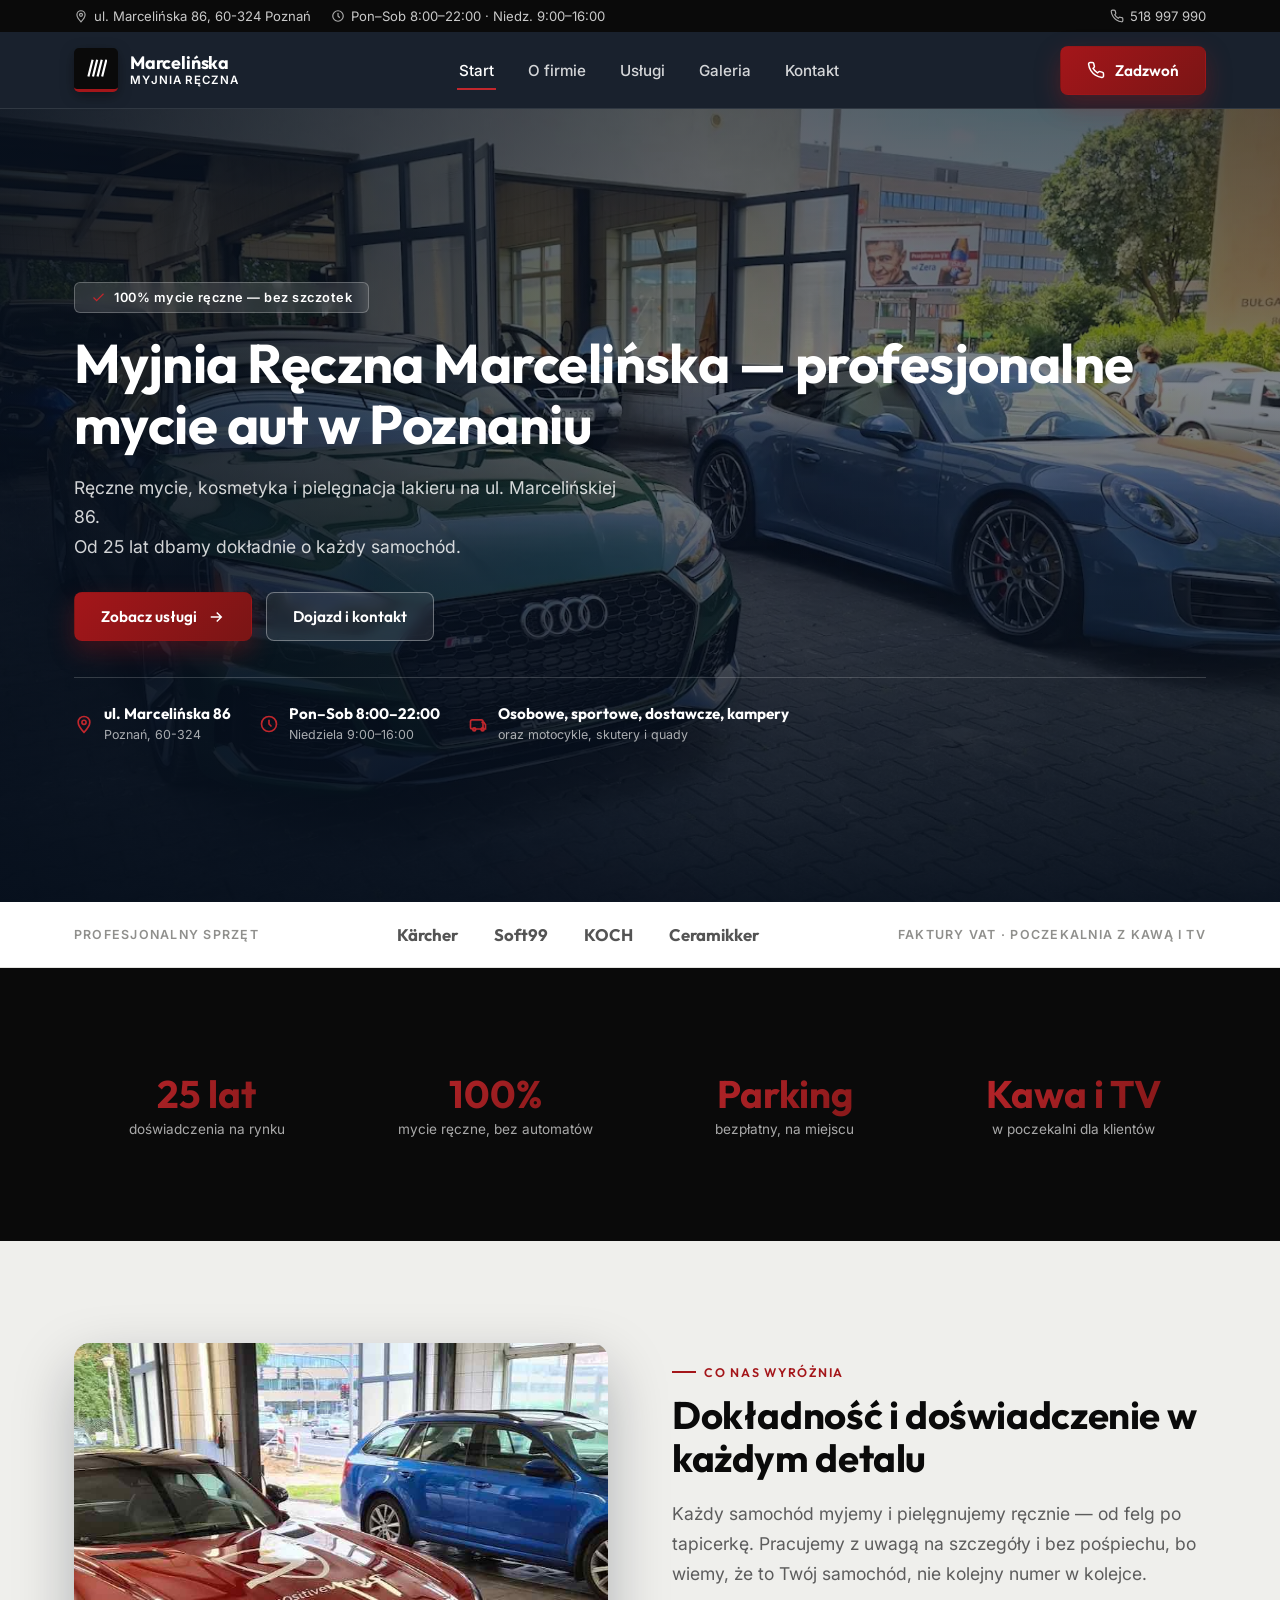
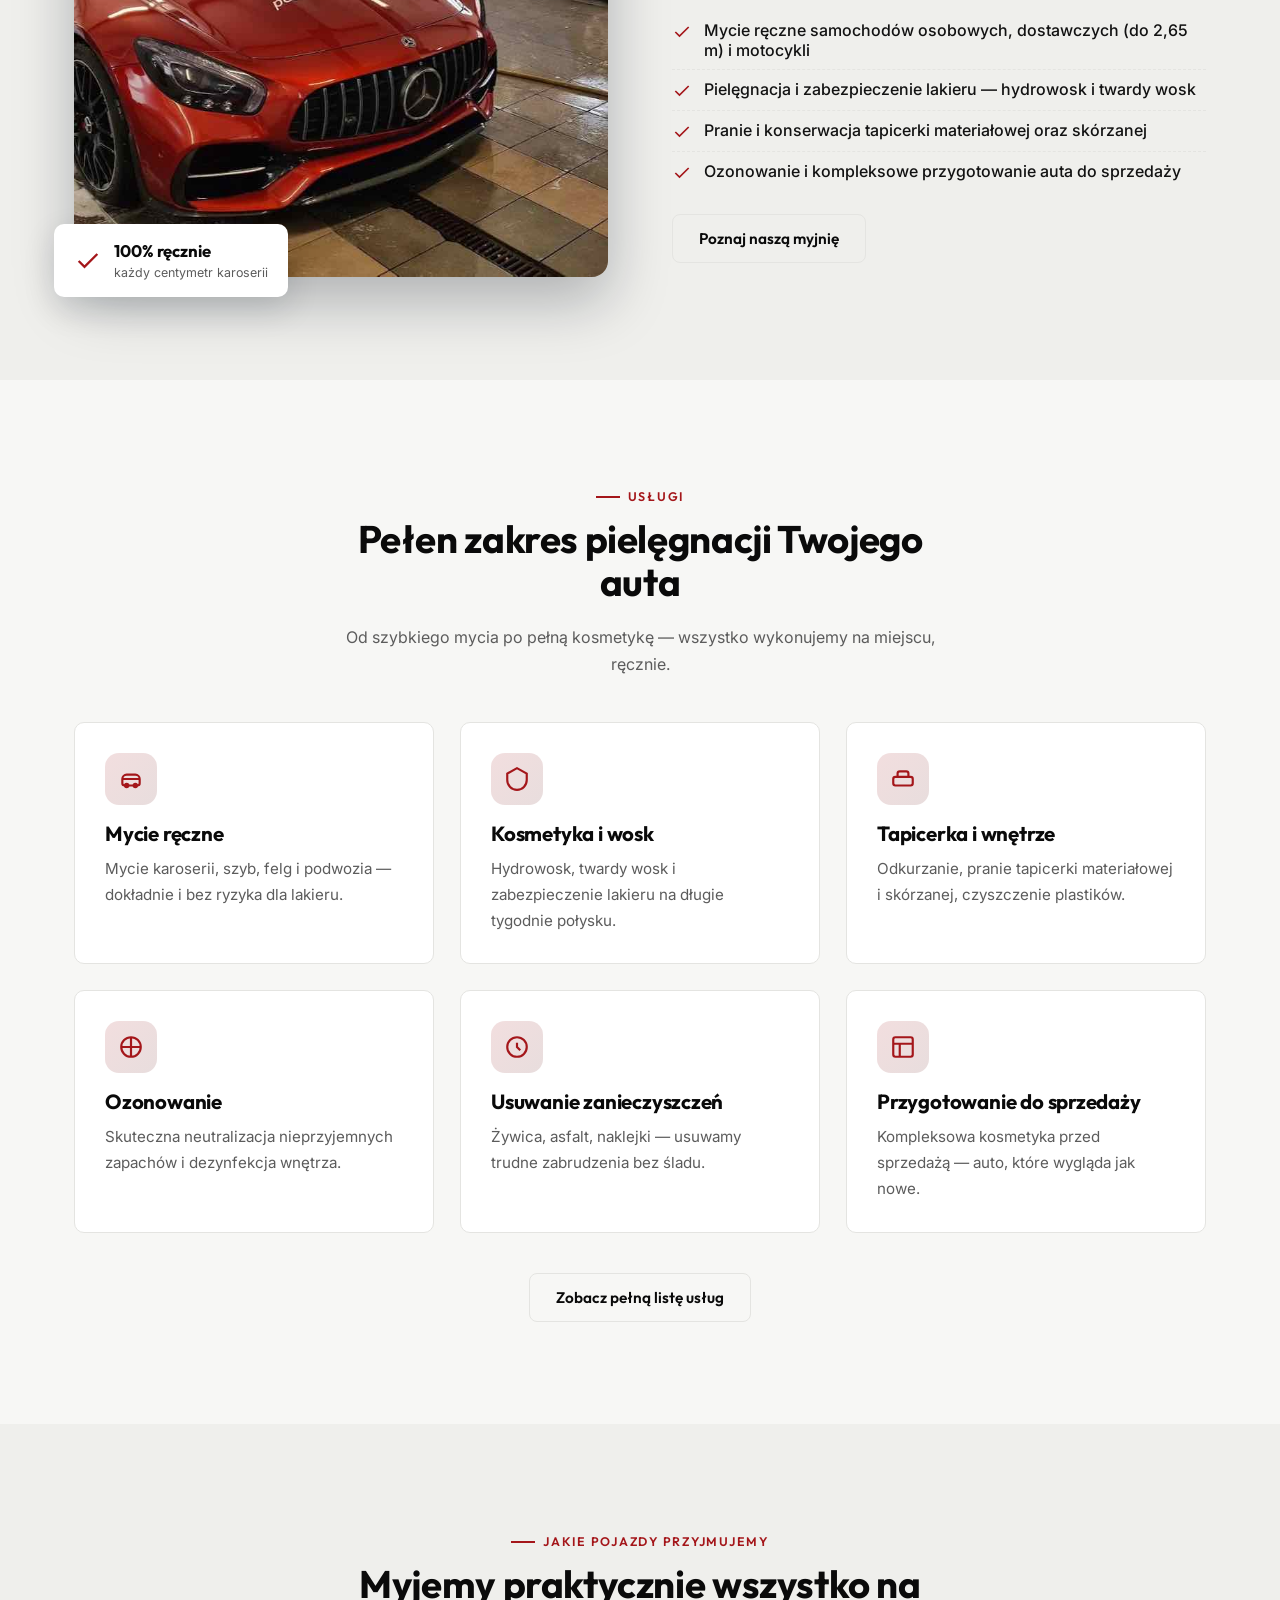
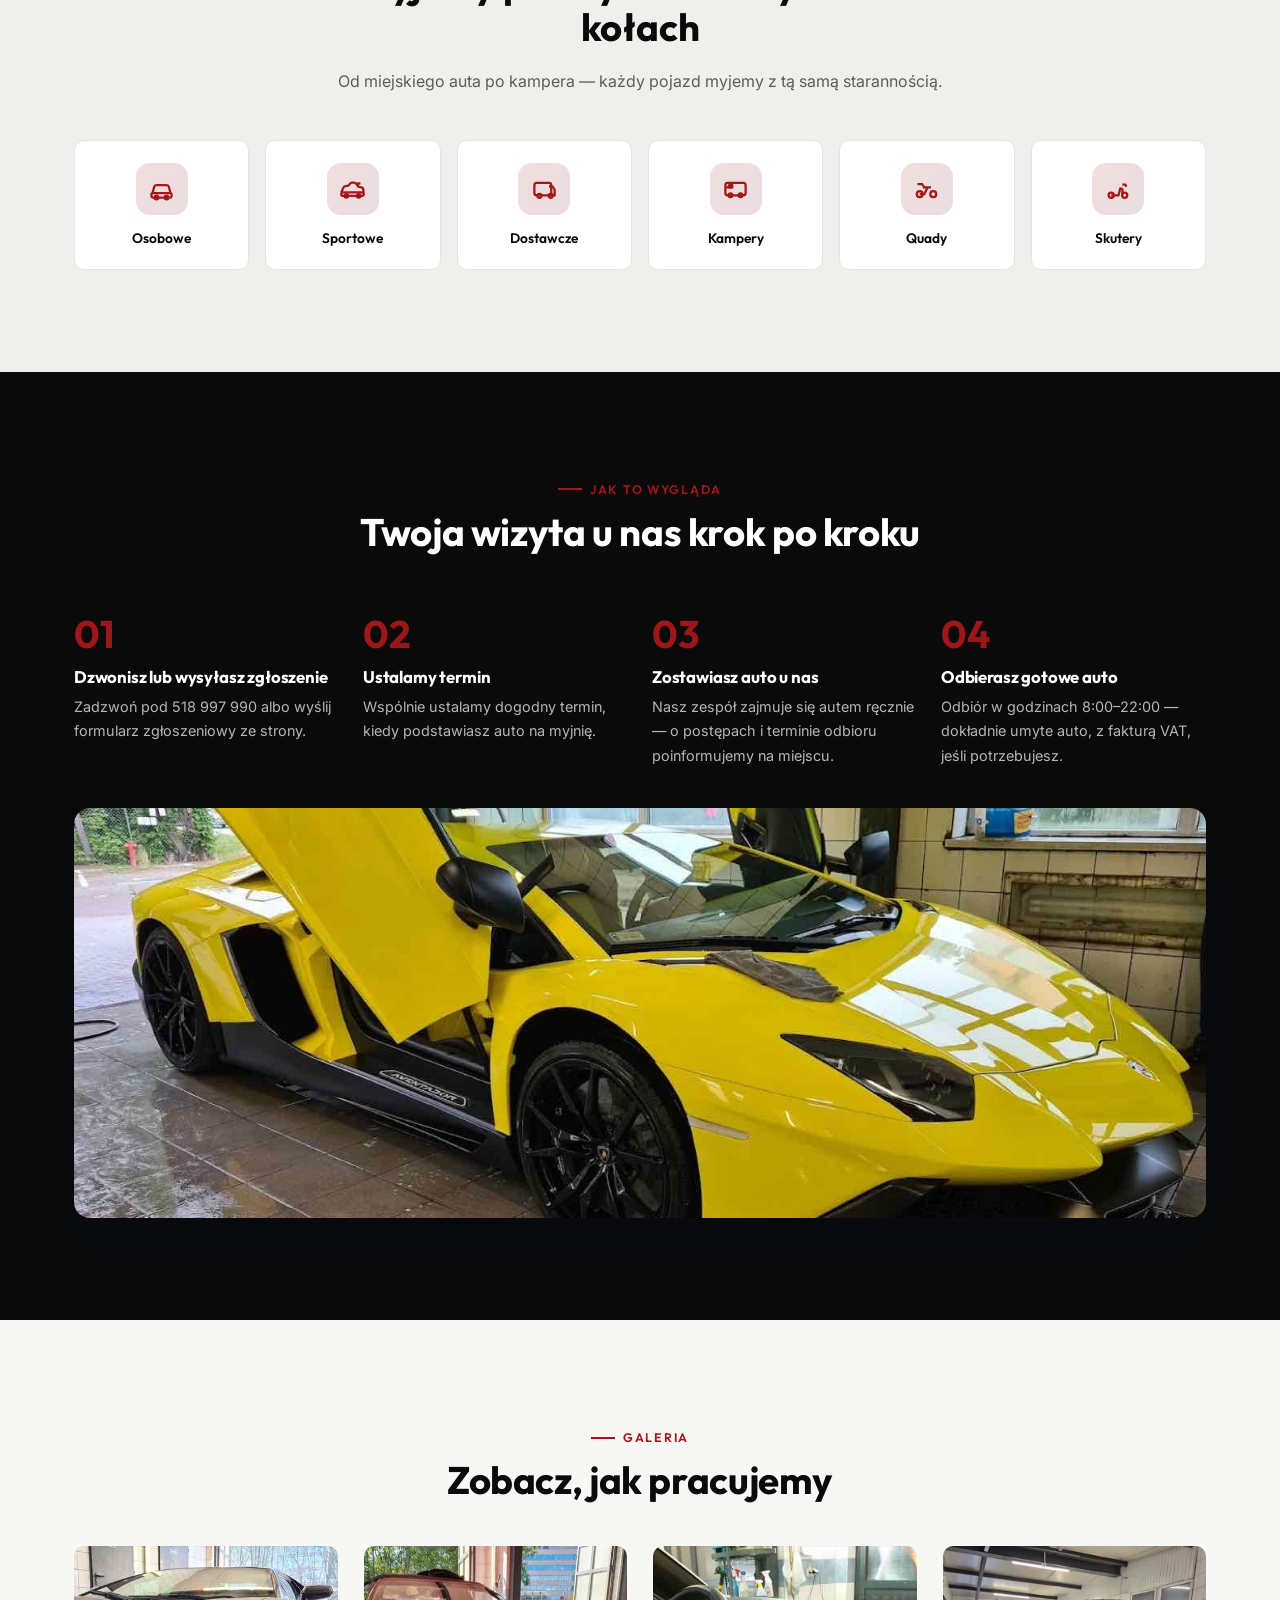
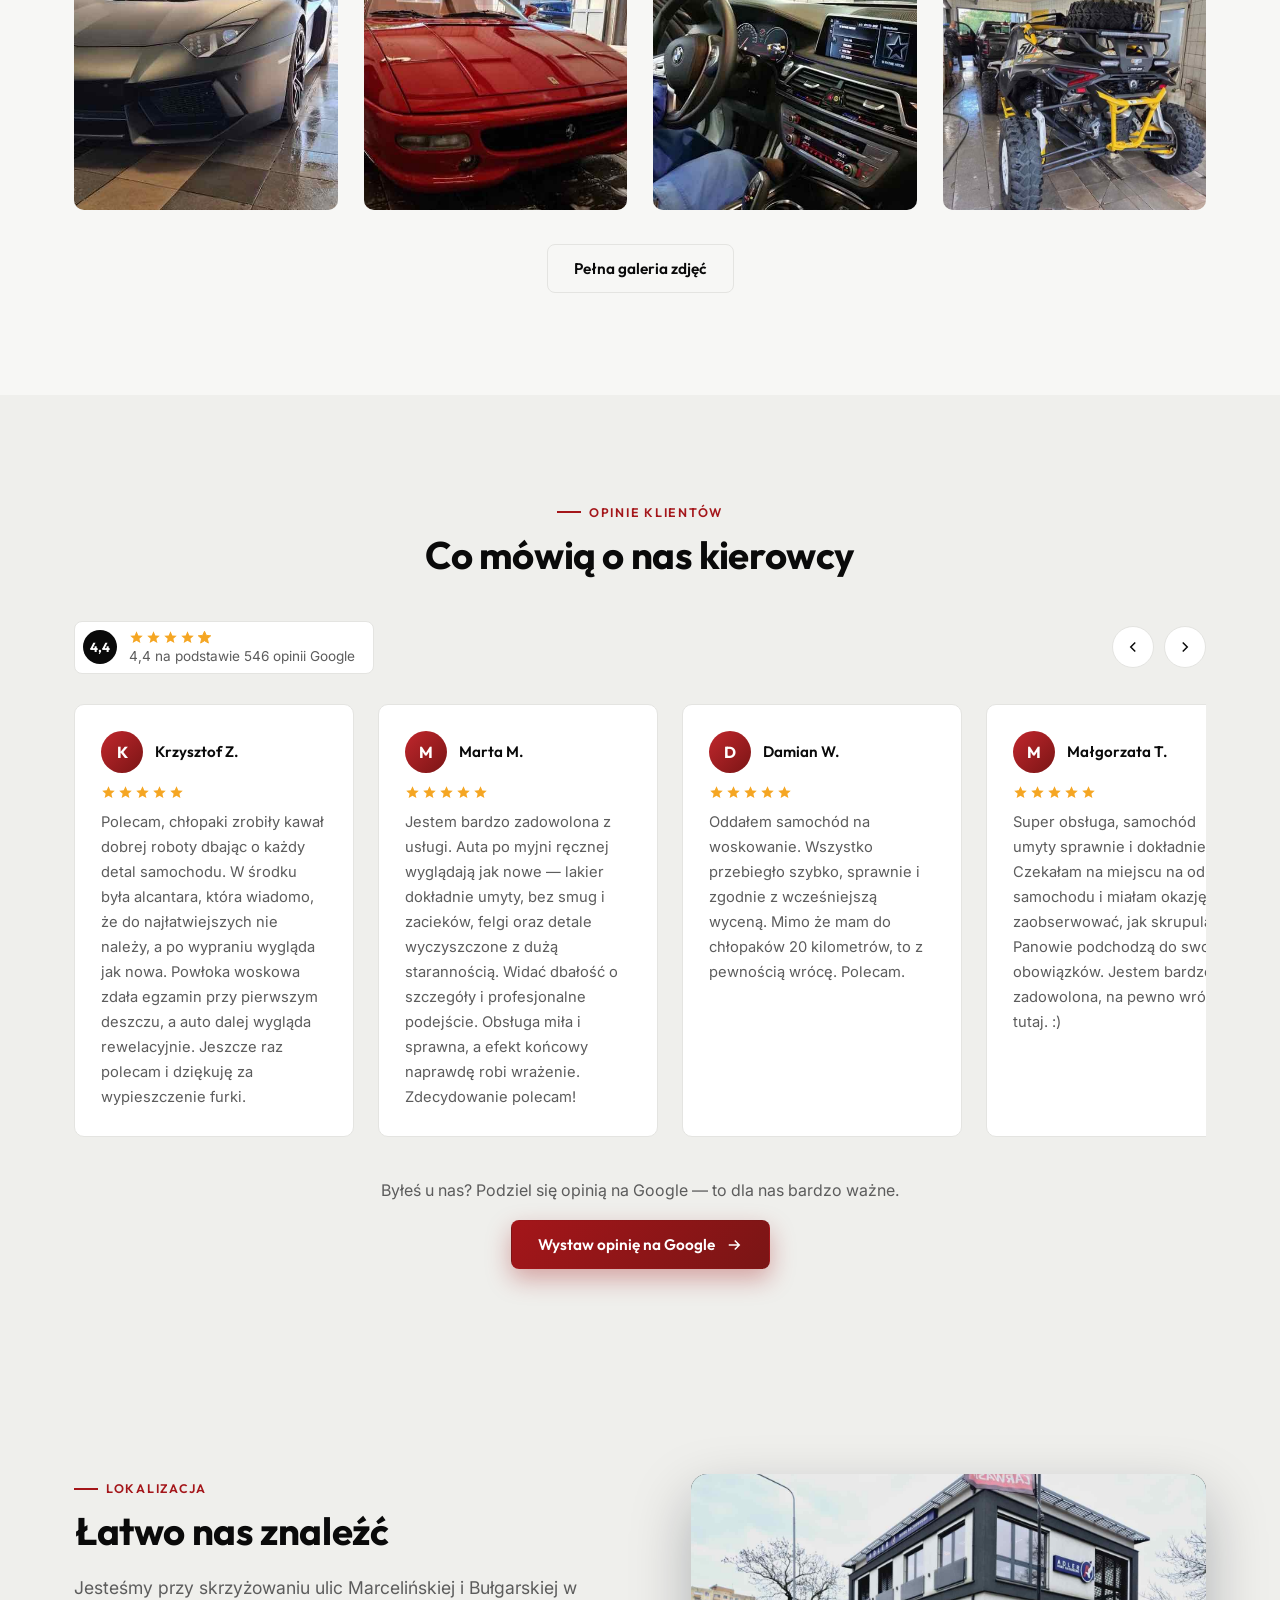
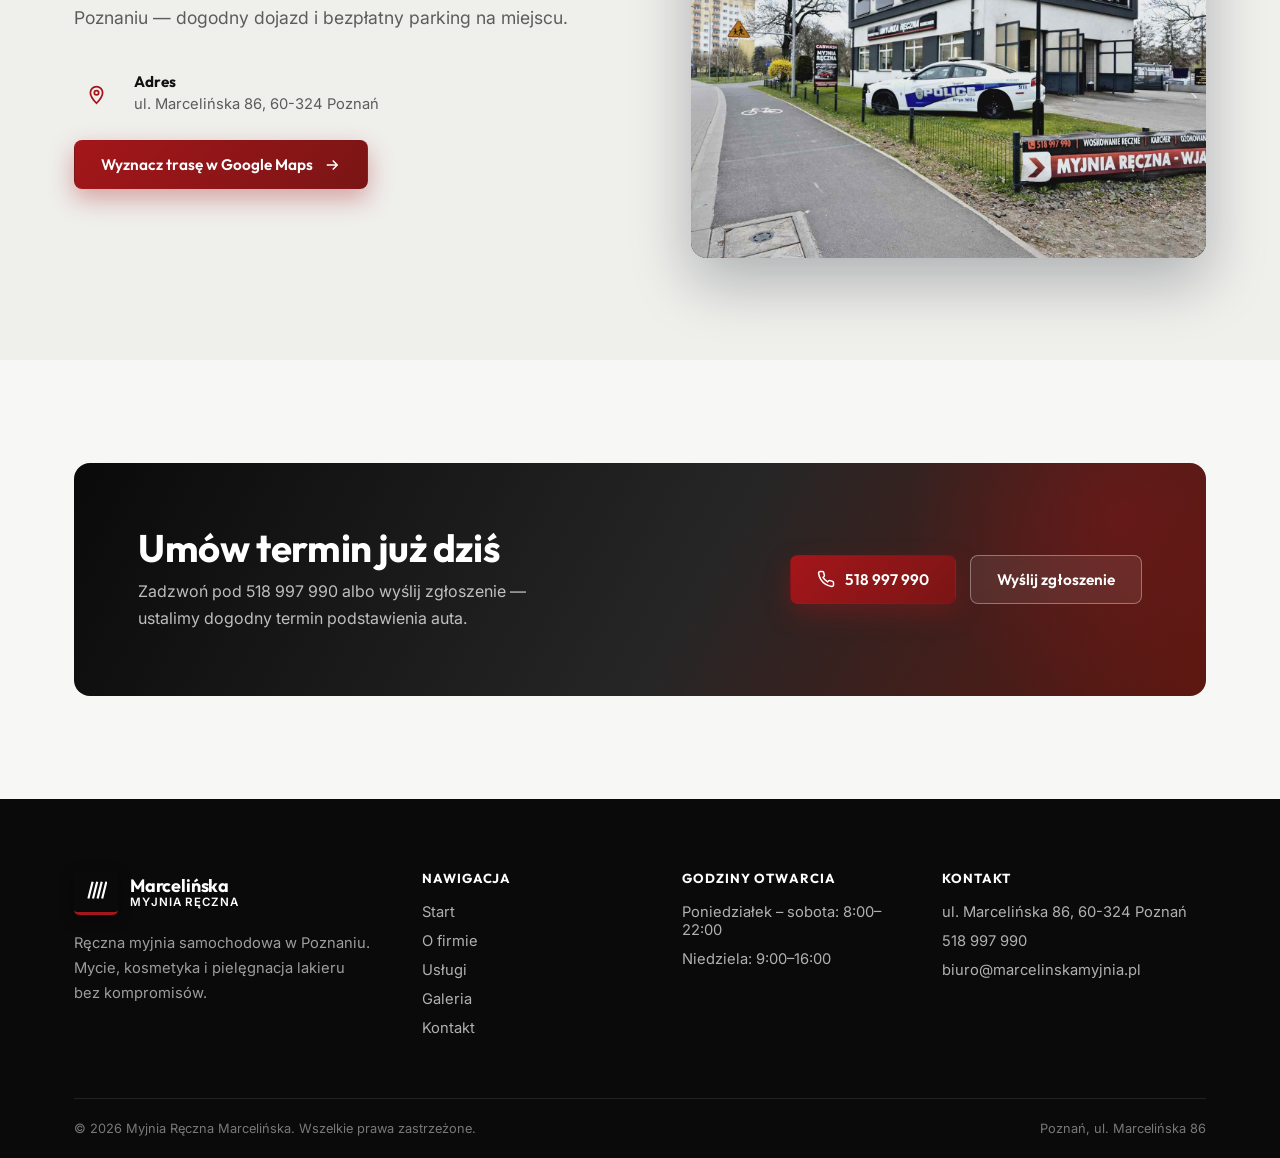
==== commit 0a9ce9f0: "Move Lamborghini SV photo to the "steps" section Relocate the full-width Lamborghini feature photo f" ====
--- a/index.html
+++ b/index.html
@@ -341,9 +341,6 @@
           <span>Skutery</span>
         </div>
       </div>
-      <div class="vehicle-feature reveal">
-        <img src="assets/img/gallery/32-lamborghini-sv.jpg" alt="Lamborghini Aventador SV Roadster podczas mycia ręcznego" loading="lazy" width="1400" height="787">
-      </div>
     </div>
   </section>
 
@@ -370,6 +367,9 @@
           <h3>Odbierasz gotowe auto</h3>
           <p>Odbiór w godzinach 8:00–22:00 — dokładnie umyte auto, z fakturą VAT, jeśli potrzebujesz.</p>
         </div>
+      </div>
+      <div class="vehicle-feature reveal">
+        <img src="assets/img/gallery/32-lamborghini-sv.jpg" alt="Lamborghini Aventador SV Roadster podczas mycia ręcznego" loading="lazy" width="1400" height="787">
       </div>
     </div>
   </section>
--- a/assets/css/style.css
+++ b/assets/css/style.css
@@ -345,7 +345,7 @@
   z-index: 2;
   padding: 90px 24px 76px;
 }
-.hero--page .hero__content { padding: 56px 24px; max-width: 800px; }
+.hero--page .hero__content { padding: 56px 24px; }
 .hero__badge {
   display: inline-flex;
   align-items: center;
